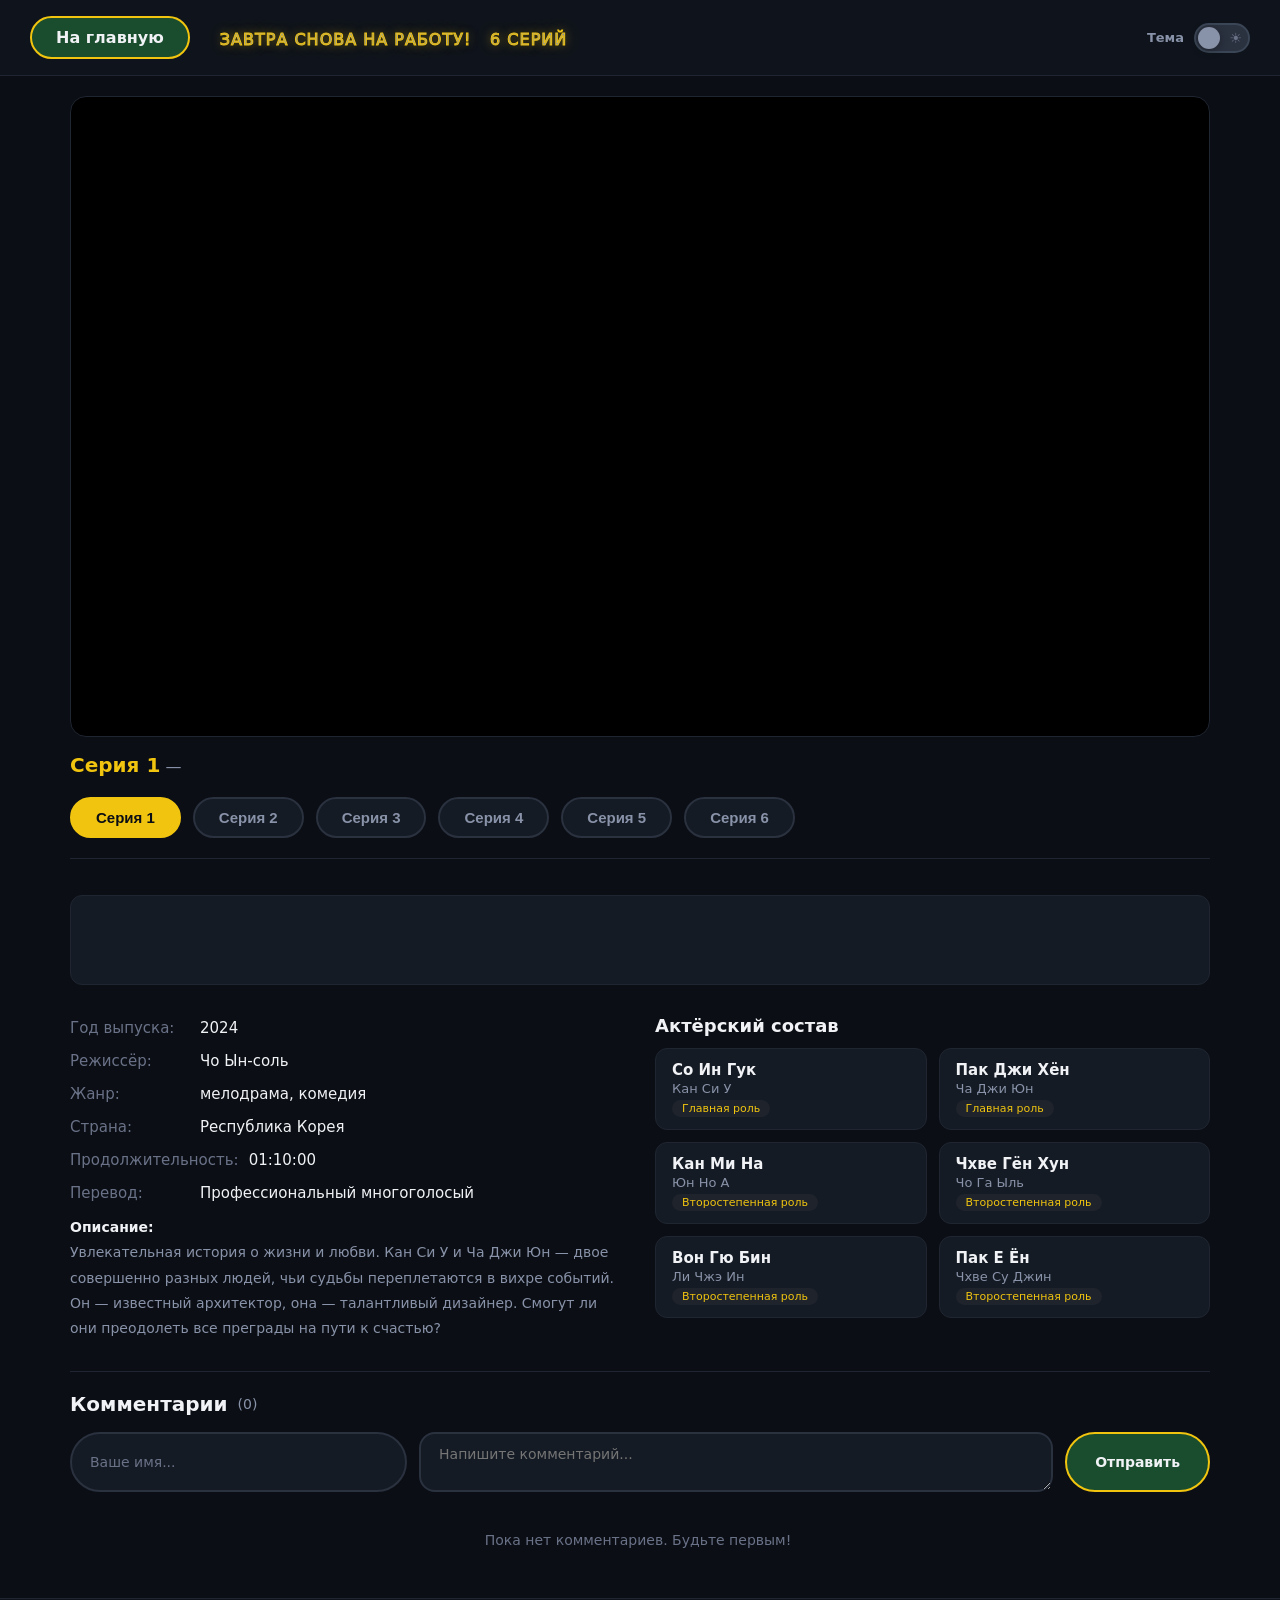
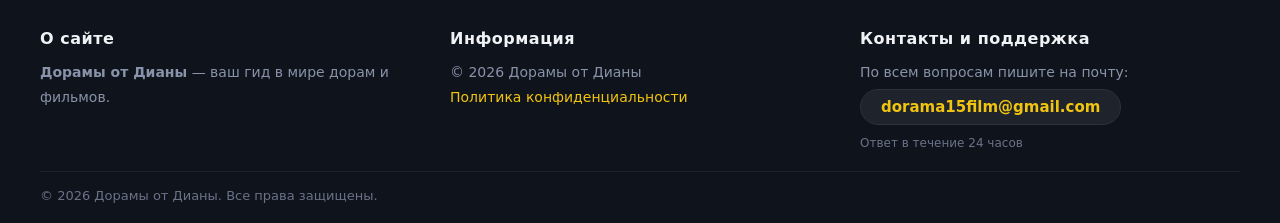
==== watch.html @ 2b7a159f "Update watch.html" ====
<!DOCTYPE html>
<html lang="ru">
<head>
    <meta charset="UTF-8">
    <meta name="viewport" content="width=device-width, initial-scale=1.0">
    <title>Смотреть дораму</title>
    <link rel="icon" href="Log.png" type="image/png">
    
    <!-- ===== КОД ЗАГРУЗЧИКА РСЯ ===== -->
    <script>
        window.yaContextCb = window.yaContextCb || [];
    </script>
    <script src="https://yandex.ru/ads/system/context.js" async></script>
    <!-- ===== КОНЕЦ КОДА ЗАГРУЗЧИКА ===== -->
    
    <style>
        * { margin: 0; padding: 0; box-sizing: border-box; }

        :root {
            --bg-primary: #0b0e14;
            --bg-secondary: #151b24;
            --bg-card: #151b24;
            --bg-header: #0f141c;
            --text-primary: #f0f2f5;
            --text-secondary: #8892a8;
            --text-muted: #6a7288;
            --border-color: #1f2631;
            --border-light: #2a313f;
            --shadow: rgba(0, 0, 0, 0.5);
            --shadow-glow: rgba(241, 196, 15, 0.15);
            --input-bg: #000000;
            --toast-bg: #151b24;
            --modal-bg: #151b24;
            --scrollbar-track: #1a212b;
            --scrollbar-thumb: #f1c40f;
            --accent-color: #f1c40f;
            --accent-hover: #f39c12;
        }

        [data-theme="light"] {
            --bg-primary: #e8f4f8;
            --bg-secondary: #ffffff;
            --bg-card: #ffffff;
            --bg-header: #d4ecf5;
            --text-primary: #1a2a3a;
            --text-secondary: #3a5a6a;
            --text-muted: #5a7a8a;
            --border-color: #b0d4e0;
            --border-light: #90c4d4;
            --shadow: rgba(0, 180, 200, 0.15);
            --shadow-glow: rgba(0, 212, 255, 0.25);
            --input-bg: #f0f8fa;
            --toast-bg: #ffffff;
            --modal-bg: #ffffff;
            --scrollbar-track: #d4ecf5;
            --scrollbar-thumb: #00bcd4;
            --accent-color: #00bcd4;
            --accent-hover: #0097a7;
        }

        body {
            background: var(--bg-primary);
            color: var(--text-primary);
            font-family: system-ui, sans-serif;
            min-height: 100vh;
            display: flex;
            flex-direction: column;
            transition: background 0.4s ease, color 0.4s ease;
        }

        .header {
            padding: 16px 30px;
            background: var(--bg-header);
            border-bottom: 1px solid var(--border-color);
            display: flex;
            align-items: center;
            gap: 20px;
            flex-wrap: wrap;
            transition: background 0.3s ease, border-color 0.3s ease;
        }

        .header .back-btn {
            color: var(--text-primary);
            text-decoration: none;
            font-size: 16px;
            font-weight: 600;
            padding: 10px 24px;
            background: #1a4d2e;
            border: 2px solid var(--accent-color);
            border-radius: 30px;
            transition: 0.3s ease;
            display: inline-block;
        }

        .header .back-btn:hover {
            background: #2a6d3e;
            border-color: var(--accent-hover);
            transform: scale(1.02);
            box-shadow: 0 0 30px var(--shadow-glow);
        }

        .header .title {
            font-size: 22px;
            font-weight: 700;
            color: #1a4d2e;
            text-shadow:
                0 0 10px rgba(241, 196, 15, 0.5),
                0 0 20px rgba(241, 196, 15, 0.3),
                0 0 40px rgba(241, 196, 15, 0.1);
            -webkit-text-stroke: 1px var(--accent-color);
            text-stroke: 1px var(--accent-color);
            text-transform: uppercase;
            letter-spacing: 1px;
            transition: text-shadow 0.3s ease, -webkit-text-stroke 0.3s ease;
        }

        .header .title span {
            color: var(--text-secondary);
            font-weight: 400;
            font-size: 16px;
            margin-left: 10px;
            transition: color 0.3s ease;
        }

        .theme-toggle-wrapper {
            margin-left: auto;
            display: flex;
            align-items: center;
            gap: 10px;
        }

        .theme-toggle-label {
            color: var(--text-secondary);
            font-family: system-ui, -apple-system, sans-serif;
            font-size: 13px;
            font-weight: 600;
            transition: color 0.3s ease;
        }

        .theme-switch {
            position: relative;
            width: 56px;
            height: 30px;
            background: #2a313f;
            border-radius: 30px;
            cursor: pointer;
            transition: 0.3s ease;
            border: 2px solid #3a4555;
            flex-shrink: 0;
        }

        [data-theme="light"] .theme-switch {
            background: #00bcd4;
            border-color: #00d4ff;
            box-shadow: 0 0 20px rgba(0, 212, 255, 0.3);
        }

        .theme-switch .slider {
            position: absolute;
            top: 2px;
            left: 2px;
            width: 22px;
            height: 22px;
            background: #8892a8;
            border-radius: 50%;
            transition: 0.3s ease;
            box-shadow: 0 2px 8px rgba(0, 0, 0, 0.3);
        }

        [data-theme="light"] .theme-switch .slider {
            left: 28px;
            background: #ffffff;
            box-shadow: 0 2px 12px rgba(0, 212, 255, 0.4);
        }

        .theme-switch:hover {
            border-color: var(--accent-color);
            transform: scale(1.05);
        }

        .theme-switch .theme-icons {
            display: flex;
            justify-content: space-between;
            padding: 0 6px;
            align-items: center;
            height: 100%;
            font-size: 14px;
            color: #6a7288;
            pointer-events: none;
        }

        [data-theme="light"] .theme-icons .sun-icon { color: #ffffff; }
        [data-theme="dark"] .theme-icons .moon-icon { color: #f1c40f; }

        .main-content {
            flex: 1;
            padding: 20px 30px 30px;
            max-width: 1200px;
            margin: 0 auto;
            width: 100%;
            display: flex;
            flex-direction: column;
        }

        .player-wrapper {
            width: 100%;
            background: #000;
            border-radius: 16px;
            overflow: hidden;
            border: 1px solid var(--border-color);
            position: relative;
            aspect-ratio: 16 / 9;
            transition: border-color 0.3s ease;
        }

        .player-wrapper iframe {
            width: 100%;
            height: 100%;
            border: none;
            display: block;
        }

        .episode-info {
            display: flex;
            justify-content: space-between;
            align-items: center;
            padding: 16px 0 10px;
            flex-wrap: wrap;
            gap: 10px;
        }

        .episode-info .current-episode {
            font-size: 20px;
            font-weight: 600;
            color: var(--accent-color);
            transition: color 0.3s ease;
        }

        .episode-info .episode-title {
            color: var(--text-secondary);
            font-size: 16px;
            transition: color 0.3s ease;
        }

        .episodes-list {
            display: flex;
            gap: 12px;
            flex-wrap: wrap;
            padding: 10px 0 20px;
            border-bottom: 1px solid var(--border-color);
            margin-bottom: 20px;
            transition: border-color 0.3s ease;
        }

        .episodes-list .episode-btn {
            background: var(--bg-secondary);
            border: 2px solid var(--border-light);
            color: var(--text-secondary);
            padding: 10px 24px;
            border-radius: 30px;
            cursor: pointer;
            font-size: 15px;
            font-weight: 600;
            transition: 0.25s ease;
        }

        .episodes-list .episode-btn:hover {
            border-color: var(--accent-color);
            color: var(--text-primary);
        }

        .episodes-list .episode-btn.active {
            background: var(--accent-color);
            border-color: var(--accent-color);
            color: #0b0e14;
        }

        /* ===== РЕКЛАМНЫЙ БАННЕР ===== */
        .ad-banner {
            margin: 16px 0 20px;
            min-height: 90px;
            background: var(--bg-secondary);
            border-radius: 12px;
            border: 1px solid var(--border-color);
            display: flex;
            align-items: center;
            justify-content: center;
            overflow: hidden;
            padding: 4px;
            transition: background 0.3s ease, border-color 0.3s ease;
        }

        .ad-banner .ad-label {
            color: var(--text-muted);
            font-size: 11px;
            text-transform: uppercase;
            letter-spacing: 0.5px;
            transition: color 0.3s ease;
        }

        .drama-info {
            display: grid;
            grid-template-columns: 1fr 1fr;
            gap: 30px;
            margin-top: 10px;
        }

        .drama-description {
            color: var(--text-secondary);
            font-size: 15px;
            line-height: 1.8;
            transition: color 0.3s ease;
        }

        .drama-description .info-item {
            display: flex;
            gap: 10px;
            margin-bottom: 6px;
        }

        .drama-description .info-item .label {
            color: var(--text-muted);
            min-width: 120px;
            flex-shrink: 0;
            transition: color 0.3s ease;
        }

        .drama-description .info-item .value {
            color: var(--text-primary);
            transition: color 0.3s ease;
        }

        .drama-description .plot {
            color: var(--text-secondary);
            font-size: 14px;
            line-height: 1.8;
            margin-top: 8px;
            transition: color 0.3s ease;
        }

        .drama-description .plot strong {
            color: var(--text-primary);
            transition: color 0.3s ease;
        }

        .cast-section .cast-title {
            color: var(--text-primary);
            font-size: 18px;
            font-weight: 700;
            margin-bottom: 12px;
            transition: color 0.3s ease;
        }

        .cast-grid {
            display: grid;
            grid-template-columns: repeat(auto-fill, minmax(220px, 1fr));
            gap: 12px;
        }

        .cast-item {
            background: var(--bg-secondary);
            border: 1px solid var(--border-color);
            border-radius: 12px;
            padding: 12px 16px;
            transition: background 0.3s ease, border-color 0.3s ease;
        }

        .cast-item .actor-name {
            color: var(--text-primary);
            font-size: 15px;
            font-weight: 600;
            transition: color 0.3s ease;
        }

        .cast-item .actor-role {
            color: var(--text-secondary);
            font-size: 13px;
            margin-top: 2px;
            transition: color 0.3s ease;
        }

        .cast-item .actor-role-tag {
            background: #1e232c;
            color: var(--accent-color);
            font-size: 11px;
            padding: 2px 10px;
            border-radius: 20px;
            display: inline-block;
            margin-top: 4px;
            transition: color 0.3s ease;
        }

        .comments-section {
            margin-top: 30px;
            padding-top: 20px;
            border-top: 1px solid var(--border-color);
            width: 100%;
            transition: border-color 0.3s ease;
        }

        .comments-section .comments-title {
            color: var(--text-primary);
            font-size: 20px;
            font-weight: 700;
            margin-bottom: 16px;
            display: flex;
            align-items: center;
            gap: 10px;
            transition: color 0.3s ease;
        }

        .comments-section .comments-title span {
            color: var(--text-secondary);
            font-size: 14px;
            font-weight: 400;
            transition: color 0.3s ease;
        }

        .comment-form {
            display: flex;
            gap: 12px;
            margin-bottom: 20px;
            flex-wrap: wrap;
        }

        .comment-form input {
            flex: 1;
            min-width: 200px;
            padding: 12px 18px;
            background: var(--bg-secondary);
            border: 2px solid var(--border-light);
            border-radius: 30px;
            color: var(--text-primary);
            font-family: system-ui, sans-serif;
            font-size: 14px;
            outline: none;
            transition: 0.3s ease;
        }

        .comment-form input:focus {
            border-color: var(--accent-color);
            box-shadow: 0 0 30px var(--shadow-glow);
        }

        .comment-form input::placeholder {
            color: var(--text-muted);
        }

        .comment-form textarea {
            flex: 2;
            min-width: 300px;
            padding: 12px 18px;
            background: var(--bg-secondary);
            border: 2px solid var(--border-light);
            border-radius: 16px;
            color: var(--text-primary);
            font-family: system-ui, sans-serif;
            font-size: 14px;
            outline: none;
            resize: vertical;
            min-height: 60px;
            transition: 0.3s ease;
        }

        .comment-form textarea:focus {
            border-color: var(--accent-color);
            box-shadow: 0 0 30px var(--shadow-glow);
        }

        .comment-form .submit-btn {
            background: #1a4d2e;
            border: 2px solid var(--accent-color);
            border-radius: 30px;
            color: var(--text-primary);
            padding: 12px 28px;
            font-family: system-ui, sans-serif;
            font-size: 14px;
            font-weight: 600;
            cursor: pointer;
            transition: 0.3s ease;
            white-space: nowrap;
        }

        .comment-form .submit-btn:hover {
            background: #2a6d3e;
            border-color: var(--accent-hover);
            transform: scale(1.02);
            box-shadow: 0 0 30px var(--shadow-glow);
        }

        .comments-list {
            display: flex;
            flex-direction: column;
            gap: 12px;
            max-height: 400px;
            overflow-y: auto;
            padding-right: 4px;
        }

        .comments-list::-webkit-scrollbar {
            width: 4px;
        }
        .comments-list::-webkit-scrollbar-track {
            background: var(--scrollbar-track);
            border-radius: 10px;
        }
        .comments-list::-webkit-scrollbar-thumb {
            background: var(--scrollbar-thumb);
            border-radius: 10px;
        }

        .comment-item {
            background: var(--bg-secondary);
            border: 1px solid var(--border-color);
            border-radius: 12px;
            padding: 14px 18px;
            animation: fadeInUp 0.3s ease;
            transition: background 0.3s ease, border-color 0.3s ease;
        }

        .comment-item .comment-header {
            display: flex;
            justify-content: space-between;
            align-items: center;
            margin-bottom: 6px;
            flex-wrap: wrap;
            gap: 6px;
        }

        .comment-item .comment-author {
            color: var(--accent-color);
            font-weight: 600;
            font-size: 15px;
            transition: color 0.3s ease;
        }

        .comment-item .comment-date {
            color: var(--text-muted);
            font-size: 12px;
            transition: color 0.3s ease;
        }

        .comment-item .comment-text {
            color: var(--text-secondary);
            font-size: 14px;
            line-height: 1.6;
            transition: color 0.3s ease;
        }

        .comment-item .comment-delete {
            background: transparent;
            border: none;
            color: var(--text-muted);
            cursor: pointer;
            font-size: 14px;
            transition: 0.2s ease;
            padding: 2px 8px;
            border-radius: 6px;
        }

        .comment-item .comment-delete:hover {
            color: #e74c3c;
            background: rgba(231, 76, 60, 0.1);
        }

        .no-comments {
            color: var(--text-muted);
            text-align: center;
            padding: 20px;
            font-size: 14px;
            transition: color 0.3s ease;
        }

        .toast-container {
            position: fixed;
            bottom: 100px;
            right: 30px;
            z-index: 9999;
            display: flex;
            flex-direction: column;
            gap: 10px;
            max-width: 350px;
        }

        .toast {
            background: var(--toast-bg);
            border: 2px solid var(--accent-color);
            border-radius: 12px;
            padding: 14px 20px;
            color: var(--text-primary);
            font-family: system-ui, -apple-system, sans-serif;
            font-size: 14px;
            box-shadow: 0 8px 30px var(--shadow);
            animation: slideInRight 0.4s ease, fadeOut 0.4s ease 2.6s forwards;
            display: flex;
            align-items: center;
            gap: 10px;
            transition: background 0.3s ease, color 0.3s ease, border-color 0.3s ease;
        }

        .toast.success {
            border-color: #2ecc71;
        }

        .toast.error {
            border-color: #e74c3c;
        }

        .toast.info {
            border-color: var(--accent-color);
        }

        .toast .toast-icon {
            font-size: 20px;
        }

        @keyframes slideInRight {
            from { transform: translateX(100%); opacity: 0; }
            to { transform: translateX(0); opacity: 1; }
        }

        @keyframes fadeOut {
            from { opacity: 1; transform: translateX(0); }
            to { opacity: 0; transform: translateX(50px); }
        }

        @keyframes fadeInUp {
            from { opacity: 0; transform: translateY(10px); }
            to { opacity: 1; transform: translateY(0); }
        }

        /* ============================================================
           ПОДВАЛ (FOOTER) С ПОДДЕРЖКОЙ
           ============================================================ */
        .site-footer {
            width: 100%;
            background: var(--bg-header);
            border-top: 1px solid var(--border-color);
            padding: 30px 20px 20px;
            flex-shrink: 0;
            margin-top: auto;
            transition: background 0.3s ease, border-color 0.3s ease;
        }

        .footer-content {
            max-width: 1200px;
            margin: 0 auto;
            display: grid;
            grid-template-columns: 1fr 1fr 1fr;
            gap: 30px;
        }

        .footer-column h4 {
            color: var(--text-primary);
            font-family: system-ui, -apple-system, sans-serif;
            font-size: 16px;
            font-weight: 700;
            margin-bottom: 12px;
            letter-spacing: 0.5px;
            transition: color 0.3s ease;
        }

        .footer-column p {
            color: var(--text-secondary);
            font-family: system-ui, -apple-system, sans-serif;
            font-size: 14px;
            line-height: 1.8;
            transition: color 0.3s ease;
        }

        .footer-column a {
            color: var(--accent-color);
            text-decoration: none;
            transition: 0.2s;
        }

        .footer-column a:hover {
            color: var(--accent-hover);
            text-decoration: underline;
        }

        .footer-column .email-link {
            display: inline-block;
            background: #1e232c;
            padding: 8px 20px;
            border-radius: 30px;
            border: 1px solid #2a313f;
            color: var(--accent-color);
            font-size: 15px;
            font-weight: 600;
            transition: 0.2s;
            margin-top: 4px;
        }

        .footer-column .email-link:hover {
            background: #2a313f;
            border-color: var(--accent-color);
            text-decoration: none;
            transform: scale(1.02);
        }

        .footer-bottom {
            max-width: 1200px;
            margin: 0 auto;
            padding-top: 16px;
            border-top: 1px solid #1a212b;
            margin-top: 16px;
            display: flex;
            justify-content: space-between;
            align-items: center;
            flex-wrap: wrap;
            gap: 10px;
        }

        .footer-bottom p {
            color: var(--text-muted);
            font-family: system-ui, -apple-system, sans-serif;
            font-size: 13px;
            transition: color 0.3s ease;
        }

        .footer-bottom .social-links {
            display: flex;
            gap: 16px;
        }

        .footer-bottom .social-links a {
            color: var(--text-muted);
            font-size: 18px;
            transition: 0.2s;
            text-decoration: none;
        }

        .footer-bottom .social-links a:hover {
            color: var(--accent-color);
        }

        @media (max-width: 768px) {
            .header { padding: 12px 16px; }
            .header .title { font-size: 18px; }
            .theme-toggle-wrapper { gap: 6px; }
            .theme-switch { width: 48px; height: 26px; }
            .theme-switch .slider { width: 18px; height: 18px; }
            [data-theme="light"] .theme-switch .slider { left: 24px; }
            .theme-toggle-label { font-size: 11px; }
            .main-content { padding: 12px 16px 20px; }
            .drama-info { grid-template-columns: 1fr; gap: 20px; }
            .cast-grid { grid-template-columns: repeat(auto-fill, minmax(160px, 1fr)); }
            .drama-description .info-item .label { min-width: 90px; }
            .comment-form { flex-direction: column; }
            .comment-form input { min-width: auto; }
            .comment-form textarea { min-width: auto; min-height: 50px; }
            .ad-banner { min-height: 60px; margin: 12px 0 16px; }
            .footer-content { grid-template-columns: 1fr; gap: 20px; text-align: center; }
            .footer-bottom { flex-direction: column; text-align: center; }
        }

        @media (max-width: 480px) {
            .header .title { font-size: 15px; }
            .header .title span { font-size: 13px; display: block; margin-left: 0; }
            .theme-toggle-wrapper { gap: 4px; }
            .theme-switch { width: 42px; height: 22px; }
            .theme-switch .slider { width: 16px; height: 16px; top: 1px; left: 1px; }
            [data-theme="light"] .theme-switch .slider { left: 22px; }
            .theme-toggle-label { font-size: 10px; }
            .theme-switch .theme-icons { font-size: 11px; padding: 0 4px; }
            .cast-grid { grid-template-columns: 1fr 1fr; gap: 8px; }
            .cast-item { padding: 10px 12px; }
            .drama-description .info-item { flex-direction: column; gap: 2px; }
            .drama-description .info-item .label { min-width: auto; }
            .drama-description .plot { font-size: 13px; }
            .comments-section .comments-title { font-size: 17px; }
            .comment-item .comment-author { font-size: 13px; }
            .comment-item .comment-text { font-size: 13px; }
            .toast-container { bottom: 70px; right: 10px; max-width: 240px; }
            .toast { font-size: 12px; padding: 10px 14px; }
            .ad-banner { min-height: 50px; margin: 10px 0 12px; }
            .footer-content { grid-template-columns: 1fr; gap: 20px; text-align: center; }
            .footer-bottom { flex-direction: column; text-align: center; }
            .footer-column .email-link { font-size: 13px; padding: 6px 16px; }
        }
    </style>
</head>
<body>
    <header class="header">
        <a href="index.html" class="back-btn"> На главную</a>
        <div class="title"> <span id="dramaTitle">Завтра снова на работу!</span> <span id="dramaEpisodes">6 серий</span></div>

        <div class="theme-toggle-wrapper">
            <span class="theme-toggle-label" id="themeLabel">Тема</span>
            <div class="theme-switch" id="themeSwitch">
                <div class="slider"></div>
                <div class="theme-icons">
                    <span class="moon-icon">🌙</span>
                    <span class="sun-icon">☀️</span>
                </div>
            </div>
        </div>
    </header>

    <main class="main-content">
        <div class="player-wrapper">
            <iframe id="videoPlayer" src="" allow="autoplay; encrypted-media; fullscreen; picture-in-picture; screen-wake-lock;" frameborder="0" allowfullscreen></iframe>
        </div>

        <div class="episode-info">
            <div>
                <span class="current-episode" id="currentEpisode">Серия 1</span>
                <span class="episode-title" id="episodeTitle"> Начало истории</span>
            </div>
        </div>

        <div class="episodes-list" id="episodesList"></div>

        <!-- ===== РЕКЛАМНЫЙ БАННЕР ===== -->
        <div class="ad-banner">
            <!-- Yandex.RTB R-A-19737404-1 -->
            <div id="yandex_rtb_R-A-19737404-1"></div>
            <script>
            window.yaContextCb.push(() => {
                Ya.Context.AdvManager.render({
                    "blockId": "R-A-19737404-1",
                    "renderTo": "yandex_rtb_R-A-19737404-1"
                })
            })
            </script>
        </div>

        <div class="drama-info" id="dramaInfo"></div>

        <div class="comments-section" id="commentsSection">
            <div class="comments-title">
                 Комментарии <span id="commentsCount">(0)</span>
            </div>

            <div class="comment-form">
                <input type="text" id="commentName" placeholder="Ваше имя..." maxlength="30" />
                <textarea id="commentText" placeholder="Напишите комментарий..." maxlength="500"></textarea>
                <button class="submit-btn" id="submitComment">Отправить</button>
            </div>

            <div class="comments-list" id="commentsList">
                <div class="no-comments">Пока нет комментариев. Будьте первым! </div>
            </div>
        </div>
    </main>

    <!-- ============================================================
    ПОДВАЛ (FOOTER) С ПОДДЕРЖКОЙ
    ============================================================ -->
    <footer class="site-footer">
        <div class="footer-content">
            <div class="footer-column">
                <h4>О сайте</h4>
                <p><strong>Дорамы от Дианы</strong> — ваш гид в мире дорам и фильмов.</p>
            </div>
            <div class="footer-column">
                <h4>Информация</h4>
                <p>© 2026 Дорамы от Дианы</p>
                <p><a href="privacy.html" style="color: var(--accent-color); text-decoration: none;">Политика конфиденциальности</a></p>
            </div>
            <div class="footer-column">
                <h4>Контакты и поддержка</h4>
                <p>По всем вопросам пишите на почту:</p>
                <a href="mailto:dorama15film@gmail.com" class="email-link"> dorama15film@gmail.com</a>
                <p style="margin-top: 8px; font-size: 12px; color: var(--text-muted);">Ответ в течение 24 часов</p>
            </div>
        </div>
        <div class="footer-bottom">
            <p>© 2026 Дорамы от Дианы. Все права защищены.</p>
        </div>
    </footer>

    <script>
        // =====================================================
        // ===== ТЕМА =====
        // =====================================================
        const themeSwitch = document.getElementById('themeSwitch');
        let currentTheme = localStorage.getItem('theme') || 'dark';

        function applyTheme(theme) {
            document.documentElement.setAttribute('data-theme', theme);
            localStorage.setItem('theme', theme);
            currentTheme = theme;
        }

        themeSwitch.addEventListener('click', () => {
            const newTheme = currentTheme === 'dark' ? 'light' : 'dark';
            applyTheme(newTheme);
            showToast(newTheme === 'light' ? '☀️ Светлая тема' : '🌙 Тёмная тема', '', 'info');
        });

        applyTheme(currentTheme);

        // =====================================================
        // ===== TOAST =====
        // =====================================================
        function showToast(message, icon = '', type = 'info') {
            const container = document.getElementById('toastContainer') || createToastContainer();
            const toast = document.createElement('div');
            toast.className = `toast ${type}`;
            toast.innerHTML = `<span class="toast-icon">${icon}</span> ${message}`;
            container.appendChild(toast);
            setTimeout(() => {
                if (toast.parentNode) toast.remove();
            }, 3000);
        }

        function createToastContainer() {
            const container = document.createElement('div');
            container.className = 'toast-container';
            container.id = 'toastContainer';
            document.body.appendChild(container);
            return container;
        }

        // =====================================================
        // ===== ДАННЫЕ О ДОРАМАХ (23 ДОРАМЫ) =====
        // =====================================================
        const DRAMAS = {
            // ===== ДОРАМА 1: Завтра снова на работу! =====
            drama1: {
                name: 'Завтра снова на работу!',
                episodes: 6,
                storageKey: 'lastDramaEpisode1',
                info: {
                    year: '2024',
                    director: 'Чо Ын-соль',
                    genre: 'мелодрама, комедия',
                    country: 'Республика Корея',
                    duration: '01:10:00',
                    translation: 'Профессиональный многоголосый',
                    plot: 'Увлекательная история о жизни и любви. Кан Си У и Ча Джи Юн — двое совершенно разных людей, чьи судьбы переплетаются в вихре событий. Он — известный архитектор, она — талантливый дизайнер. Смогут ли они преодолеть все преграды на пути к счастью?',
                    cast: [
                        { name: 'Со Ин Гук', role: 'Кан Си У', tag: 'Главная роль' },
                        { name: 'Пак Джи Хён', role: 'Ча Джи Юн', tag: 'Главная роль' },
                        { name: 'Кан Ми На', role: 'Юн Но А', tag: 'Второстепенная роль' },
                        { name: 'Чхве Гён Хун', role: 'Чо Га Ыль', tag: 'Второстепенная роль' },
                        { name: 'Вон Гю Бин', role: 'Ли Чжэ Ин', tag: 'Второстепенная роль' },
                        { name: 'Пак Е Ён', role: 'Чхве Су Джин', tag: 'Второстепенная роль' }
                    ]
                },
                videos: {
                    1: 'https://vkvideo.ru/video_ext.php?oid=-240209939&id=456239017&hash=840fe3708e6631e2&hd=3',
                    2: 'https://vkvideo.ru/video_ext.php?oid=-240209939&id=456239018&hash=beca558dabab47be&hd=3',
                    3: 'https://vkvideo.ru/video_ext.php?oid=-240209939&id=456239019&hash=2d01bbbcca816411&hd=3',
                    4: 'https://vkvideo.ru/video_ext.php?oid=-240209939&id=456239020&hash=11e776e7ffbe1859&hd=3',
                    5: 'https://vkvideo.ru/video_ext.php?oid=-240209939&id=456239021&hash=3e2b94d232d22eef&hd=3',
                    6: 'https://vkvideo.ru/video_ext.php?oid=-240209939&id=456239022&hash=d2c59399f439985e&hd=3'
                }
            },
            // ===== ДОРАМА 2: Лазурная весна =====
            drama2: {
                name: 'Лазурная весна',
                episodes: 6,
                storageKey: 'lastDramaEpisode2',
                info: {
                    year: '2026',
                    director: 'Чон Хон-су',
                    genre: 'Мелодрама',
                    country: 'Корея Южная',
                    duration: '00:40:00',
                    translation: 'Профессиональный многоголосый',
                    plot: 'Говорят, море умеет слушать. Не отвечает, не осуждает — просто шумит, перекатывая гальку, и ждёт. Именно к нему и приходят двое, каждый со своим грузом, каждый — на последнем издыхании в той жизни, которую уже не в силах тащить дальше. Юн Док Хён давно перестал ждать чего-то от будущего. Прошлое прилипло к нему, как морская соль к коже — незаметно, намертво, и уже не смыть. Со Ан На когда-то бежала вперёд быстрее всех, но однажды упала — и не просто разбила колено. Разбилась вся жизнь, которую она строила. Теперь тревога стала её постоянным спутником, тихим и удушающим, как туман над водой ранним утром. Они встречаются в маленьком прибрежном посёлке, где время течёт иначе. Без суеты. Без дедлайнов. Здесь рыбаки чинят сети, пахнет водорослями и жареной рыбой, и кажется, что мир снаружи — это просто сон, который никак не хочет заканчиваться. Нырять без снаряжения — странный выбор для людей, которые едва держатся на поверхности. Но именно под водой что-то меняется. Там нет голосов, нет воспоминаний, нет страха перед завтрашним днём. Только холод, темнота и собственное сердцебиение. И — странным образом — покой.',
                    cast: [
                        { name: 'Ким Е-рим', role: 'Со Ан На', tag: 'Главная роль' },
                        { name: 'Кан Сан-джун', role: 'Юн Док Хён', tag: 'Главная роль' },
                        { name: 'Ко Джу-хи', role: 'Второстепенная роль', tag: '' },
                        { name: 'Чон Хён-мин', role: 'Второстепенная роль', tag: '' }
                    ]
                },
                videos: {
                    1: 'https://vkvideo.ru/video_ext.php?oid=-240209939&id=456239023&hash=ed3dfe7f49737604&hd=3',
                    2: 'https://vkvideo.ru/video_ext.php?oid=-240209939&id=456239024&hash=53ba059fa9ecb049&hd=3',
                    3: 'https://vkvideo.ru/video_ext.php?oid=-240209939&id=456239025&hash=65c706e3c5886f24&hd=3',
                    4: 'https://vkvideo.ru/video_ext.php?oid=-240209939&id=456239026&hash=679f21016c9672ec&hd=3',
                    5: 'https://vkvideo.ru/video_ext.php?oid=-240209939&id=456239027&hash=340f22a92d15b7b6&hd=3',
                    6: 'https://vkvideo.ru/video_ext.php?oid=-240209939&id=456239028&hash=77eede5363ac751f&hd=3'
                }
            },
            // ===== ДОРАМА 3: Абсолютная величина любви =====
            drama3: {
                name: 'Абсолютная величина любви',
                episodes: 16,
                storageKey: 'lastDramaEpisode3',
                info: {
                    year: '2026',
                    director: 'Тхэ Гон Ли',
                    genre: 'мелодрама, комедия',
                    country: 'Корея Южная',
                    duration: '00:59:00',
                    translation: 'Профессиональный многоголосый',
                    plot: 'Днём — серая мышка за последней партой, та самая ученица, которую учителя путают с соседкой по парте. Ночью — автор бойких веб-романов, где слова льются куда смелее, чем в реальной жизни Е И-джу когда-либо получалось вести себя. Дома — мать с хваткой, не оставляющей пространства для своевольных решений. На бумаге же — свобода без границ. Вдохновением для нового хита становятся четверо молодых учителей, только-только переступивших порог школы: живые, настоящие, с разными голосами и разными взглядами. И вот тонкая грань между вымыслом и явью начинает плавиться, особенно когда в поле зрения попадает загадочный учитель математики — слишком спокойный, слишком наблюдательный, слишком похожий на героя из её собственных текстов. 16 серий нежной неловкости, первых румянцев и того особого корейского обаяния, когда комедия щекочет, а в следующую секунду внезапно сжимает сердце. Где кончается строка романа и начинается настоящее чувство — провести эту черту окажется куда сложнее, чем писать главы по ночам.',
                    cast: [
                        { name: 'Ким Хян-ги', role: 'Е И-джу', tag: 'Главная роль' },
                        { name: 'Ким Джэ-хён', role: 'Ким Джи-сок', tag: 'Главная роль' },
                        { name: 'Чха Хаг-ён', role: 'Чхве Су-мин', tag: '' },
                        { name: 'Сон Джон-хёк', role: 'Ким Дон-гю', tag: '' }
                    ]
                },
                videos: {
                    1: 'https://vkvideo.ru/video_ext.php?oid=-240209939&id=456239297&hash=dd2d99a5808e32a9&hd=3',
                    2: 'https://vkvideo.ru/video_ext.php?oid=-240209939&id=456239296&hash=e62ee5fc8d8db95f&hd=3',
                    3: 'https://vkvideo.ru/video_ext.php?oid=-240209939&id=456239295&hash=044384bbef31db70&hd=3',
                    4: 'https://vkvideo.ru/video_ext.php?oid=-240209939&id=456239294&hash=334e1184391d27ed&hd=3',
                    5: 'https://vkvideo.ru/video_ext.php?oid=-240209939&id=456239293&hash=f34b8498639dc8d9&hd=3',
                    6: 'https://vkvideo.ru/video_ext.php?oid=-240209939&id=456239292&hash=e59cb4a625178c48&hd=3',
                    7: 'https://vkvideo.ru/video_ext.php?oid=-240209939&id=456239291&hash=f5d646fc68f478b7&hd=3',
                    8: 'https://vkvideo.ru/video_ext.php?oid=-240209939&id=456239290&hash=a1d36f4fbc9167a7&hd=3',
                    9: 'https://vkvideo.ru/video_ext.php?oid=-240209939&id=456239289&hash=4d7a5f0585c14cb5&hd=3',
                    10: 'https://vkvideo.ru/video_ext.php?oid=-240209939&id=456239288&hash=34e7f66ce7e39822&hd=3',
                    11: 'https://vkvideo.ru/video_ext.php?oid=-240209939&id=456239287&hash=0348766c4701d3ba&hd=3',
                    12: 'https://vkvideo.ru/video_ext.php?oid=-240209939&id=456239286&hash=2f8f6c793392ffa1&hd=3',
                    13: 'https://vkvideo.ru/video_ext.php?oid=-240209939&id=456239285&hash=38362495087480fc&hd=3',
                    14: 'https://vkvideo.ru/video_ext.php?oid=-240209939&id=456239284&hash=9258f67dcfe6e63d&hd=3',
                    15: 'https://vkvideo.ru/video_ext.php?oid=-240209939&id=456239283&hash=61e719ffbafcc26e&hd=3',
                    16: 'https://vkvideo.ru/video_ext.php?oid=-240209939&id=456239282&hash=f0c1d2451e2205ee&hd=3'
                }
            },
            // ===== ДОРАМА 4: Атхит - это я =====
            drama4: {
                name: 'Атхит - это я',
                episodes: 6,
                storageKey: 'lastDramaEpisode4',
                info: {
                    year: '2022',
                    director: 'Bhandit Thongdee, Simon Kessler',
                    genre: 'комедия, романтика',
                    country: 'Таиланд',
                    duration: '00:44:00',
                    translation: 'Озвучка, Субтитры',
                    plot: 'Сун работает сборщиком долгов, но его успех в этой роли оставляет желать лучшего. Он часто сталкивается с трудностями при попытках возврата денежных средств от должников. Ситуация усугубляется тем, что его отец, стоящий на грани банкротства, настоятельно требует от Суна возвращения долга с одного из клиентов, молодого человека по имени Атхит. Суну нужно как можно скорее найти способ эффективно разрешить эту задачу, чтобы избежать финансового коллапса своей семьи и сохранить деловую репутацию. Однако его обычные методы работают плохо — подход с прямым давлением и угрозами не приносит ожидаемых результатов. Необходимо, чтобы Сун пересмотрел свои методы и возможно нашел более гуманный и эффективный подход к взысканию задолженностей, чтобы добиться положительных изменений и успеха в своей работе.',
                    cast: [
                        { name: 'Nop Panut Guntachai', role: 'Атхит (Athit)', tag: 'Главная роль' },
                        { name: 'Prem Warut Chawalitrujiwong', role: 'Сун (Sun)', tag: 'Главная роль' },
                        { name: 'Parinya Angsanan', role: 'Мек (Mek)', tag: '' },
                        { name: 'Papungkorn Sakunsong', role: 'Най (Nai)', tag: '' },
                        { name: 'Nathas Tunjaroen', role: 'Манкон (Mangkorn)', tag: '' },
                        { name: 'Weerapat Toemmaneerat', role: 'Тай (Thai)', tag: '' },
                        { name: 'Tanawat Hudchaleelaha', role: 'Немо (Nemo)', tag: '' }
                    ]
                },
                videos: {
                    1: 'https://vkvideo.ru/video_ext.php?oid=-240209939&id=456239043&hash=db6392efde51ba6e&hd=3',
                    2: 'https://vkvideo.ru/video_ext.php?oid=-240209939&id=456239044&hash=5d903d8bf8d1f639&hd=3',
                    3: 'https://vkvideo.ru/video_ext.php?oid=-240209939&id=456239045&hash=d6ca323f6bf9b4a0&hd=3',
                    4: 'https://vkvideo.ru/video_ext.php?oid=-240209939&id=456239046&hash=71c8095d7d9d13f6&hd=3',
                    5: 'https://vkvideo.ru/video_ext.php?oid=-240209939&id=456239047&hash=b4099cd95d47ae91&hd=3',
                    6: 'https://vkvideo.ru/video_ext.php?oid=-240209939&id=456239048&hash=d9466f01ce9b0a00&hd=3'
                }
            },
            // ===== ДОРАМА 5: Бойфренд по запросу =====
            drama5: {
                name: 'Бойфренд по запросу',
                episodes: 10,
                storageKey: 'lastDramaEpisode5',
                info: {
                    year: '2026',
                    director: 'Ким Джон Щик',
                    genre: 'Комедия, мелодрама',
                    country: 'Южная Корея',
                    duration: '00:55:00',
                    translation: 'Профессиональный многоголосый',
                    plot: 'Со Ми Рэ живёт работой. Продюсер вебтунов — звучит круто, да? На деле это бесконечные дедлайны, капризные авторы и постоянное ощущение, что времени катастрофически не хватает ни на что. Романтика? Да она про неё даже думать забыла. Свидания, цветы, бабочки в животе — всё это кажется какой-то сказкой из манхвы, которую она сама редактирует. И тут ей подсовывают новое приложение. "Парень по подписке". Виртуальная реальность, идеальные парни на любой вкус — красавцы, умницы, романтики. Со Ми Рэ сначала скептически фыркает, но... любопытство берёт своё. Надевает шлем — и погружается. Там всё не по-настоящему, конечно. Но чувства? О, чувства очень даже настоящие. Сердце колотится, щёки горят, хочется улыбаться без причины. Она будто заново учится влюбляться. Параллельно в офисе её достаёт коллега Пак Кён Нам. Амбициозный, успешный, вечно всех переплюнуть пытается. Они постоянно спорят, соревнуются, огрызаются друг на друга. Но с недавних пор... споры перестали раздражать. Более того — работа вообще стала легче как-то. Неужели виртуальные свидания настолько меняют настроение? Вопрос назревает сам собой: где кончается фантазия и где начинается реальность? И что если самый идеальный парень давно рядом — просто ты его не замечала? А если Кён Нам знает о приложении больше, чем кажется? Если он тоже играет в эту игру — но по своим правилам?',
                    cast: [
                        { name: 'Ким Джи Су', role: '', tag: 'Главная роль' },
                        { name: 'Со Ин Гук', role: '', tag: 'Главная роль' },
                        { name: 'Рю Абель', role: '', tag: '' },
                        { name: 'Ким Сон Чхоль', role: '', tag: '' },
                        { name: 'Пак Чи-ху', role: '', tag: '' },
                        { name: 'Кон Мин Чжон', role: '', tag: '' },
                        { name: 'Ко Гю Пхиль', role: '', tag: '' },
                        { name: 'Кан Мин У', role: '', tag: '' },
                        { name: 'Сон Ха-На', role: '', tag: '' },
                        { name: 'Ю Сон Хо', role: '', tag: '' },
                        { name: 'Хё Рим Со', role: '', tag: '' },
                        { name: 'Сон Хо Ён', role: '', tag: '' },
                        { name: 'Хун Ли', role: '', tag: '' },
                        { name: 'Ким А Ён', role: '', tag: '' },
                        { name: 'Пак Хэ-лин', role: '', tag: '' },
                        { name: 'Тинюй Лу', role: '', tag: '' }
                    ]
                },
                videos: {
                    1: 'https://vkvideo.ru/video_ext.php?oid=-240209939&id=456239049&hash=4e7aaaca66866200&hd=3',
                    2: 'https://vkvideo.ru/video_ext.php?oid=-240209939&id=456239050&hash=dbd8261600e7dfa1&hd=3',
                    3: 'https://vkvideo.ru/video_ext.php?oid=-240209939&id=456239051&hash=3d4e0c05d04ba423&hd=3',
                    4: 'https://vkvideo.ru/video_ext.php?oid=-240209939&id=456239052&hash=026b075dcff2723a&hd=3',
                    5: 'https://vkvideo.ru/video_ext.php?oid=-240209939&id=456239053&hash=bb79c2e519e5998b&hd=3',
                    6: 'https://vkvideo.ru/video_ext.php?oid=-240209939&id=456239054&hash=adb71c60c01a909b&hd=3',
                    7: 'https://vkvideo.ru/video_ext.php?oid=-240209939&id=456239055&hash=a8b1c91faf8e4d6d&hd=3',
                    8: 'https://vkvideo.ru/video_ext.php?oid=-240209939&id=456239056&hash=ae681bfa74c82000&hd=3',
                    9: 'https://vkvideo.ru/video_ext.php?oid=-240209939&id=456239057&hash=d45cd0f0e6bd26cc&hd=3',
                    10: 'https://vkvideo.ru/video_ext.php?oid=-240209939&id=456239058&hash=4cd0477c2a8825b2&hd=3'
                }
            },
            // ===== ДОРАМА 6: Жена принца XXI века =====
            drama6: {
                name: 'Жена принца XXI века',
                episodes: 12,
                storageKey: 'lastDramaEpisode6',
                info: {
                    year: '2026',
                    director: 'Пак Джун Хва',
                    genre: 'мелодрама',
                    country: 'Корея Южная',
                    duration: '01:14:00',
                    translation: 'Профессиональный многоголосый',
                    plot: 'Корея, которой не существует — и всё же она до боли узнаваема. Небоскрёбы, смартфоны, пробки на хайвеях, и где-то над всем этим — королевский дворец, живой и настоящий, с флагом, гвардией и протоколом на каждый чих. Монархия здесь — не музейный экспонат, а работающий механизм. Со своими правилами, своими жертвами и своими играми. Сон Хи Джу умеет многое. Острый ум, внешность, которая заставляет оборачиваться, воля — хоть гвозди забивай. Дочь влиятельного чеболя, казалось бы, у неё есть всё. Но одно маленькое "но" перечёркивает многое: она незаконнорождённая. В мире, где статус — это воздух, это звучит как приговор. Шёпот за спиной она слышит давно, научилась не вздрагивать. Но внутри — накопилось. Принц Ли Ан — второй сын. Не наследник, не символ, почти тень. Старший брат получил всё: внимание, привилегии, будущее. Ли Ан существует на периферии собственной семьи — и устал от этого так, что иногда хочется просто исчезнуть. Оказаться обычным человеком, хотя бы на один день. Их встреча — случайная, нелепая, немного неловкая — могла бы ничем не кончиться. Но судьба, она такая: редко спрашивает разрешения. Предложение, которое Хи Джу решается сделать, звучит холодно и по-деловому: фиктивный брак. Ей — защита и статус, ему — видимость реальной роли. Всё просто. Всё под контролем. Так обычно говорят в самом начале истории, которая потом выходит из-под контроля полностью.',
                    cast: [
                        { name: 'АйЮ', role: 'Сон Хи Джу', tag: 'Главная роль' },
                        { name: 'Пён Усок', role: 'Принц Ли Ан', tag: 'Главная роль' },
                        { name: 'Стив Санхён Но', role: '', tag: '' },
                        { name: 'Гон Сын Ён', role: '', tag: '' },
                        { name: 'Ю Су Бин', role: '', tag: '' },
                        { name: 'Ли Ён', role: '', tag: '' },
                        { name: 'Пак Джун Мён', role: '', tag: '' },
                        { name: 'Пён Со Юн', role: '', tag: '' }
                    ]
                },
                videos: {
                    1: 'https://vkvideo.ru/video_ext.php?oid=-240209939&id=456239059&hash=cf794ae56194b893&hd=3',
                    2: 'https://vkvideo.ru/video_ext.php?oid=-240209939&id=456239060&hash=517ef06fbbb2a94d&hd=3',
                    3: 'https://vkvideo.ru/video_ext.php?oid=-240209939&id=456239061&hash=c1c648c29808d79a&hd=3',
                    4: 'https://vkvideo.ru/video_ext.php?oid=-240209939&id=456239062&hash=2941691fb6a25f9b&hd=3',
                    5: 'https://vkvideo.ru/video_ext.php?oid=-240209939&id=456239063&hash=fa830f1199d7af85&hd=3',
                    6: 'https://vkvideo.ru/video_ext.php?oid=-240209939&id=456239064&hash=b31279f9d43ad9bf&hd=3',
                    7: 'https://vkvideo.ru/video_ext.php?oid=-240209939&id=456239065&hash=3c05bbca0e069421&hd=3',
                    8: 'https://vkvideo.ru/video_ext.php?oid=-240209939&id=456239066&hash=2846faf658879e6f&hd=3',
                    9: 'https://vkvideo.ru/video_ext.php?oid=-240209939&id=456239067&hash=4417a787b580f884&hd=3',
                    10: 'https://vkvideo.ru/video_ext.php?oid=-240209939&id=456239068&hash=0dbfd19d803b5e2a&hd=3',
                    11: 'https://vkvideo.ru/video_ext.php?oid=-240209939&id=456239069&hash=6d062085aa257253&hd=3',
                    12: 'https://vkvideo.ru/video_ext.php?oid=-240209939&id=456239070&hash=27d8c0f57c73886f&hd=3'
                }
            },
            // ===== ДОРАМА 7: Весенняя лихорадка =====
            drama7: {
                name: 'Весенняя лихорадка',
                episodes: 12,
                storageKey: 'lastDramaEpisode7',
                info: {
                    year: '2026',
                    director: 'Пак Вон-гук',
                    genre: 'мелодрама, комедия',
                    country: 'Корея Южная',
                    duration: '01:02:00',
                    translation: 'Профессиональный многоголосый',
                    plot: 'Юн Бом сбегает из Сеула. Ну то есть официально она просто берёт перевод по обмену в маленький городишко Шинсу, работать учителем. Но по факту — да, сбегает, от чего-то что болит так сильно, что молчать об этом легче чем объяснять. Приезжает, а там всё как в провинции обычно бывает: все всех знают, сплетни разносятся быстрее интернета, и новенькая учительница из столицы — это событие года, считай. Поначалу Юн Бом держит дистанцию. Холодная, замкнутая, делает свою работу и всё. Пытается построить стену между собой и этим миром где все лезут с вопросами. А потом в её жизни появляется Сон Джэ Гю. Дядя одного из учеников, местная знаменитость, причём не самого положительного толка — связан с криминалом, решает вопросы по своему, грубовато так. Но парадокс в том, что за этой грубостью прячется что-то настоящее. Искреннее, что ли. Сначала их общение — чисто по школьным делам. Но Джэ-гю видит как местные начинают "прижимать" новенькую учительницу намёками, сплетнями, давлением. И начинает вмешиваться. А Юн Бом — она же независимая, ей эта защита не нужна вообще! Пытается границы выстроить, но обстоятельства заставляют их всё чаще пересекаться. Конфликты с родителями учеников, старые долги Джэ-гю, прошлое Юн Бом которое не отпускает... Постепенно между ними что то возникает. Не сразу понятно что именно, но точно больше чем просто знакомство. И теперь Юн Бом стоит перед выбором: продолжать прятаться в спокойной жизни или наконец разобраться со своим прошлым и впустить кого-то по-настоящему близко.',
                    cast: [
                        { name: 'Ан Бо-хён', role: 'Сон Джэ Гю', tag: 'Главная роль' },
                        { name: 'Ли Джу-бин', role: 'Юн Бом', tag: 'Главная роль' },
                        { name: 'Чха Со-вон', role: '', tag: '' },
                        { name: 'Чо Джун-ён', role: '', tag: '' },
                        { name: 'Ли Джэ-ин', role: '', tag: '' },
                        { name: 'Чин Гён', role: '', tag: '' },
                        { name: 'Пэ Джон-нам', role: '', tag: '' },
                        { name: 'Ким Бён-чхун', role: '', tag: '' },
                        { name: 'О Ман-сок', role: '', tag: '' },
                        { name: 'Чон Ён-ги', role: '', tag: '' }
                    ]
                },
                videos: {
                    1: 'https://vkvideo.ru/video_ext.php?oid=-240209939&id=456239071&hash=1f27835192750df2&hd=3',
                    2: 'https://vkvideo.ru/video_ext.php?oid=-240209939&id=456239072&hash=9ac2444293c24df6&hd=3',
                    3: 'https://vkvideo.ru/video_ext.php?oid=-240209939&id=456239073&hash=9cb8d6c3b2c8f1ac&hd=3',
                    4: 'https://vkvideo.ru/video_ext.php?oid=-240209939&id=456239074&hash=712bd3006b17af03&hd=3',
                    5: 'https://vkvideo.ru/video_ext.php?oid=-240209939&id=456239075&hash=0f62c59adfbd0afb&hd=3',
                    6: 'https://vkvideo.ru/video_ext.php?oid=-240209939&id=456239076&hash=520bda7a0e46d32a&hd=3',
                    7: 'https://vkvideo.ru/video_ext.php?oid=-240209939&id=456239077&hash=27ec0c95a3875f59&hd=3',
                    8: 'https://vkvideo.ru/video_ext.php?oid=-240209939&id=456239078&hash=bce2a19f662241a1&hd=3',
                    9: 'https://vkvideo.ru/video_ext.php?oid=-240209939&id=456239079&hash=1cd418e8791d48ea&hd=3',
                    10: 'https://vkvideo.ru/video_ext.php?oid=-240209939&id=456239080&hash=a742725e8e4fcc74&hd=3',
                    11: 'https://vkvideo.ru/video_ext.php?oid=-240209939&id=456239081&hash=1bf6f0ba4249601b&hd=3',
                    12: 'https://vkvideo.ru/video_ext.php?oid=-240209939&id=456239082&hash=60863793b7acf836&hd=3'
                }
            },
            // ===== ДОРАМА 8: Босс компании «Тайфун» =====
            drama8: {
                name: 'Босс компании «Тайфун»',
                episodes: 16,
                storageKey: 'lastDramaEpisode8',
                info: {
                    year: '2025',
                    director: 'Ли На-джон',
                    genre: 'Драма, семейный',
                    country: 'Корея Южная',
                    duration: '01:17:00',
                    translation: 'Профессиональный многоголосый',
                    plot: '1997 год. Южная Корея. Азиатский финансовый кризис бьёт по стране, как цунами. Компании рушатся одна за другой, люди теряют всё. В престижном районе Апкучжон умирает основатель торговой фирмы «Тайфун» — человек, который создавал это дело с нуля. А его сын Кан Тхэ-пун (имя буквально значит «тайфун») всю жизнь был беззаботным наследником. Деньги, тусовки, никакой ответственности. И вот теперь — бац! — он вынужден возглавить компанию, которая на грани банкротства. Тхэ-пун садится в кресло генерального директора, но понятия не имеет, что делать. Он путает факс с телефоном, не знает, что такое просроченный платёж, усердно конспектирует на совещаниях, как первоклашка. Кредиторы требуют долги, поставщики разрывают контракты, сотрудники в панике. Особенно О Ми-сук из бухгалтерии — старшая дочь в бедной семье, которая годами тянет родных на себе. Для неё работа в «Тайфуне» — единственный источник дохода. И тут появляется этот неопытный босс со своими идеями? Но Тхэ-пун не сдаётся. Он меняет яркую одежду на строгий костюм и начинает учиться заново — с нуля, как отец когда-то. Предлагает рискованный план: искать клиентов среди мелких провинциальных магазинов, которых игнорируют большие корпорации. Стать посредником, помочь им выжить в кризис. Ми-сук, перфекционистка до мозга костей, видит в этом плане шанс. Она соглашается возглавить проект, хотя сомнения гложут изнутри. Команда раскалывается: Ми-сук уезжает по городам, сталкиваясь с отказами и недоверием. Тхэ-пун остаётся в Сеуле, ведёт переговоры с кредиторами... и узнаёт страшную правду: его отец заложил личное имущество ради бизнеса. Эта жертва меняет всё. Тхэ-пун понимает: «Тайфун» — это не просто компания. Это наследие, любовь, символ стихии, которая может как разрушить, так и очистить путь для нового начала. И если он не справится, всё рухнет окончательно.',
                    cast: [
                        { name: 'Ли Джун-хо', role: 'Кан Тхэ-пун', tag: 'Главная роль' },
                        { name: 'Ким Мин-ха', role: 'О Ми-сук', tag: 'Главная роль' },
                        { name: 'Сон Дон-иль', role: '', tag: '' },
                        { name: 'Ким Джи-ён', role: '', tag: '' },
                        { name: 'Ким Мин-сок', role: '', tag: '' },
                        { name: 'Му Джин-сон', role: '', tag: '' },
                        { name: 'Квон Хан-соль', role: '', tag: '' },
                        { name: 'Ли Чхан-хун', role: '', tag: '' },
                        { name: 'Ким Джэ-хва', role: '', tag: '' },
                        { name: 'Ким Сон-иль', role: '', tag: '' }
                    ]
                },
                videos: {
                    1: 'https://vkvideo.ru/video_ext.php?oid=-240209939&id=456239098&hash=df1b685200f0eccf&hd=3',
                    2: 'https://vkvideo.ru/video_ext.php?oid=-240209939&id=456239097&hash=4d88fe8c0df2f486&hd=3',
                    3: 'https://vkvideo.ru/video_ext.php?oid=-240209939&id=456239096&hash=11342c59a1841e02&hd=3',
                    4: 'https://vkvideo.ru/video_ext.php?oid=-240209939&id=456239095&hash=47030ae0c2488b65&hd=3',
                    5: 'https://vkvideo.ru/video_ext.php?oid=-240209939&id=456239094&hash=af96406ed60002be&hd=3',
                    6: 'https://vkvideo.ru/video_ext.php?oid=-240209939&id=456239093&hash=38d542511f7eab5c&hd=3',
                    7: 'https://vkvideo.ru/video_ext.php?oid=-240209939&id=456239092&hash=32425b259717ff32&hd=3',
                    8: 'https://vkvideo.ru/video_ext.php?oid=-240209939&id=456239091&hash=0bd0e7e8b6f12a20&hd=3',
                    9: 'https://vkvideo.ru/video_ext.php?oid=-240209939&id=456239090&hash=f71ebf5a1647b087&hd=3',
                    10: 'https://vkvideo.ru/video_ext.php?oid=-240209939&id=456239089&hash=28caf8979d1e9b8a&hd=3',
                    11: 'https://vkvideo.ru/video_ext.php?oid=-240209939&id=456239088&hash=a8d66aa6156e00df&hd=3',
                    12: 'https://vkvideo.ru/video_ext.php?oid=-240209939&id=456239087&hash=f33be513208a2258&hd=3',
                    13: 'https://vkvideo.ru/video_ext.php?oid=-240209939&id=456239086&hash=791c3f2ebef9fd62&hd=3',
                    14: 'https://vkvideo.ru/video_ext.php?oid=-240209939&id=456239085&hash=730c620b365533ef&hd=3',
                    15: 'https://vkvideo.ru/video_ext.php?oid=-240209939&id=456239084&hash=7797ba5269d7c3a9&hd=3',
                    16: 'https://vkvideo.ru/video_ext.php?oid=-240209939&id=456239083&hash=bd27462a88e0354c&hd=3'
                }
            },
            // ===== ДОРАМА 9: Все твои желания исполнятся =====
            drama9: {
                name: 'Все твои желания исполнятся',
                episodes: 13,
                storageKey: 'lastDramaEpisode9',
                info: {
                    year: '2025',
                    director: 'Бён Хон Ли (II), Гиль Хо Ан',
                    genre: 'комедия, мелодрама, фэнтези',
                    country: 'Корея Южная',
                    duration: '00:55:00',
                    translation: 'Любительский многоголосый',
                    plot: 'Га Ён разучилась мечтать. Точнее, она и не умела толком. Чувства? Выражать эмоции? Зачем, если можно просто существовать, не высовываясь, не надеясь ни на что. Окружающая реальность приносит разочарования, так к чему тогда позитивное мышление и вся эта мишура про силу желаний? Но однажды случается чудо. Старинная лампа, пылившаяся где-то на антресолях, оказывается в её руках. И оттуда появляется... джинн. Настоящий, живой, эмоциональный до неприличия. Дух, который томился в заточении веками, изнывая от одиночества, жаждущий хоть какого-то общения. И вот судьба сводит его с девушкой, которая вообще не знает, чего хочет. Три желания. Классика жанра. Казалось бы, мечта любого человека — получить шанс изменить жизнь одним щелчком пальцев. Но Га Ён ошеломлена. Её мозг отказывается работать в категориях "хочу". Она отвыкла представлять себя счастливой, обладательницей чего-то ценного. Мечты стали чем-то абстрактным, недостижимым, бессмысленным. А джинн — навязчивый, неугомонный, яркий как фейерверк — не даёт ей покоя. Требует загадать желания, чтобы наконец освободиться из проклятой лампы. Но как загадать, если не знаешь, чего хочешь? Как поверить в возможность счастья, если годами убеждал себя, что это не для тебя? Наука утверждает: мозг не отличает реальность от воображения. Мечты могут влиять на жизнь, если их правильно использовать. Но грёзы — коварная штука, они не знают границ, а разочарование от несбывшихся надежд бьёт больнее любой реальной неудачи. Два существа — девушка, запершая себя в клетку равнодушия, и древний дух, переполненный эмоциями. Их встреча обещает быть взрывоопасной. Потому что иногда, чтобы исполнились желания, нужно сначала научиться их чувствовать. А это — самая сложная магия из всех возможных.',
                    cast: [
                        { name: 'Су Чжи Пэ', role: 'Га Ён', tag: 'Главная роль' },
                        { name: 'У Бин Ким', role: 'Джинн', tag: 'Главная роль' },
                        { name: 'Ын Джин Ан', role: '', tag: '' },
                        { name: 'Стив Но', role: '', tag: '' },
                        { name: 'Гю Пхиль Го', role: '', tag: '' },
                        { name: 'Джу Ён Ли', role: '', tag: '' },
                        { name: 'Ми Гён Ким', role: '', tag: '' },
                        { name: 'Шин Э Шин', role: '', tag: '' },
                        { name: 'Мён Син Пак', role: '', tag: '' },
                        { name: 'Док Джу Ким', role: '', tag: '' },
                        { name: 'Дон Ёп Го', role: '', tag: '' },
                        { name: 'Дэниэл Хенни', role: '', tag: '' },
                        { name: 'Чжи Хун Ким (I)', role: '', tag: '' },
                        { name: 'Хё Кё Сон', role: '', tag: '' },
                        { name: 'Му Сэн Ли', role: '', tag: '' }
                    ]
                },
                videos: {
                    1: 'https://vkvideo.ru/video_ext.php?oid=-240209939&id=456239111&hash=63a2d406a8ca07b0&hd=3',
                    2: 'https://vkvideo.ru/video_ext.php?oid=-240209939&id=456239110&hash=f65f4abbfaafbebf&hd=3',
                    3: 'https://vkvideo.ru/video_ext.php?oid=-240209939&id=456239109&hash=29dcc9316a0a909e&hd=3',
                    4: 'https://vkvideo.ru/video_ext.php?oid=-240209939&id=456239108&hash=4775ba3ec3da169d&hd=3',
                    5: 'https://vkvideo.ru/video_ext.php?oid=-240209939&id=456239107&hash=6858f75c0e5a034b&hd=3',
                    6: 'https://vkvideo.ru/video_ext.php?oid=-240209939&id=456239106&hash=0decc27f536f9f4c&hd=3',
                    7: 'https://vkvideo.ru/video_ext.php?oid=-240209939&id=456239105&hash=aef458729453cba8&hd=3',
                    8: 'https://vkvideo.ru/video_ext.php?oid=-240209939&id=456239104&hash=4ed9086fa70c0184&hd=3',
                    9: 'https://vkvideo.ru/video_ext.php?oid=-240209939&id=456239103&hash=33fb485fe4a81512&hd=3',
                    10: 'https://vkvideo.ru/video_ext.php?oid=-240209939&id=456239102&hash=024e831dcc26c254&hd=3',
                    11: 'https://vkvideo.ru/video_ext.php?oid=-240209939&id=456239101&hash=3ba69a009ef2af1b&hd=3',
                    12: 'https://vkvideo.ru/video_ext.php?oid=-240209939&id=456239100&hash=112512a5175f23e2&hd=3',
                    13: 'https://vkvideo.ru/video_ext.php?oid=-240209939&id=456239099&hash=6cabc9bafeaebb9c&hd=3'
                }
            },
            // ===== ДОРАМА 10: Полярная звезда =====
            drama10: {
                name: 'Полярная звезда',
                episodes: 9,
                storageKey: 'lastDramaEpisode10',
                info: {
                    year: '2025',
                    director: 'Ким Хи-вон, Хо Мён-хэн',
                    genre: 'триллер, мелодрама, боевик',
                    country: 'Корея Южная',
                    duration: '00:53:00',
                    translation: 'Профессиональный многоголосый',
                    plot: 'Мун Джу когда-то была звездой дипломатического небосклона — умная, решительная, безупречная в каждом жесте и слове. Её уважали коллеги, ею гордилась страна. Казалось, ей по плечу любые международные переговоры и самые запутанные политические интриги. Но одно убийство способно разрушить даже самую блестящую карьеру. Влиятельный чиновник найден мёртвым, а все улики ведут в такие дебри, где дипломатический иммунитет не поможет. Между Севером и Югом разгорается игра, ставки в которой — человеческие жизни. В центре этого водоворота появляется Сан Хо — человек без прошлого, имени и, кажется, совести. Наёмник, который умеет решать проблемы радикально и бесшумно. Его руки помнят запах пороха, а глаза видели столько крови, что уже ничему не удивляются. Теперь Мун Джу и этот загадочный незнакомец должны работать в паре. Она — с её дипломатической мудростью, он — с его жестокими методами. Правда где-то рядом, но за неё придётся заплатить такую цену, которая может оказаться слишком высокой даже для закалённых в боях сердец.',
                    cast: [
                        { name: 'Чон Джи-хён', role: 'Мун Джу', tag: 'Главная роль' },
                        { name: 'Кан Дон-вон', role: 'Сан Хо', tag: 'Главная роль' },
                        { name: 'Джон Чо', role: '', tag: '' },
                        { name: 'Ли Ми-сук', role: '', tag: '' },
                        { name: 'Пак Хэ-джун', role: '', tag: '' },
                        { name: 'Ким Хэ-сук', role: '', tag: '' },
                        { name: 'О Джон-сэ', role: '', tag: '' },
                        { name: 'Ли Сан-хи', role: '', tag: '' },
                        { name: 'Чу Джон-хёк', role: '', tag: '' },
                        { name: 'Вон Джи-ан', role: '', tag: '' }
                    ]
                },
                videos: {
                    1: 'https://vkvideo.ru/video_ext.php?oid=-240209939&id=456239120&hash=604e64827658a72f&hd=3',
                    2: 'https://vkvideo.ru/video_ext.php?oid=-240209939&id=456239119&hash=4efd10671d12457f&hd=3',
                    3: 'https://vkvideo.ru/video_ext.php?oid=-240209939&id=456239118&hash=bd3bece607ff33e2&hd=3',
                    4: 'https://vkvideo.ru/video_ext.php?oid=-240209939&id=456239117&hash=64ae719ce8ccade0&hd=3',
                    5: 'https://vkvideo.ru/video_ext.php?oid=-240209939&id=456239116&hash=725331502342480e&hd=3',
                    6: 'https://vkvideo.ru/video_ext.php?oid=-240209939&id=456239115&hash=d61b544d36ac21d5&hd=3',
                    7: 'https://vkvideo.ru/video_ext.php?oid=-240209939&id=456239114&hash=c59f61a202933590&hd=3',
                    8: 'https://vkvideo.ru/video_ext.php?oid=-240209939&id=456239113&hash=402a5b7b87a76da0&hd=3',
                    9: 'https://vkvideo.ru/video_ext.php?oid=-240209939&id=456239112&hash=c19a0446c984a05c&hd=3'
                }
            },
            // ===== ДОРАМА 11: В погоне за нефритом =====
            drama11: {
                name: 'В погоне за нефритом',
                episodes: 40,
                storageKey: 'lastDramaEpisode11',
                info: {
                    year: '2026',
                    director: 'Цзэн Цинцзе',
                    genre: 'драма, мелодрама',
                    country: 'Китай',
                    duration: '00:46:50',
                    translation: 'Любительский многоголосый',
                    plot: 'Метель — штука безжалостная, заносит следы быстрее, чем успеваешь оглянуться. Именно в такую непогоду судьба сталкивает Фань Чанъюй, простую девушку из мясной лавки, с раненым, полузамёрзшим мужчиной у обочины. Пройти мимо она не смогла — то ли совесть не позволила, то ли что-то ещё, чему сама Чанъюй пока не может подобрать название. А зря бы прошла: перед ней, оказывается, не бродяга, а Се Чжэн, маркиз, чью семью недавно вырезали жестоко и без сожаления, и теперь он вынужден скрываться, точно загнанный зверь, от врагов, что не остановятся, пока не доведут дело до конца. Фань Чанъюй — не кисейная барышня, а женщина с крепкими руками и характером под стать: работа в мясной лавке закалила и тело, и волю. Родственники у неё, как назло, из тех, что готовы обобрать до нитки при первой возможности, поэтому, когда подворачивается шанс через фиктивный брак защититься от их посягательств и заодно спасти найденного незнакомца, героиня решается — без особых раздумий, на голом расчёте пополам с состраданием. Поначалу это чистая сделка: он получает укрытие, она — защиту от жадных родичей. Она понятия не имеет, что перед ней не какой-то безродный бедолага, а наследник знатного рода. Но, как это часто случается, фальшивые чувства начинают потихоньку прорастать чем-то настоящим, будто трава сквозь трещины в камне. Между двумя людьми, которых свело чистое совпадение, зарождается связь — сначала настороженная, потом всё более крепкая, и вот уже ни он, ни она не могут сказать наверняка, где кончается расчёт и начинается любовь. Только вот радоваться рано: как только чувства становятся явными, влюблённые оказываются в самом центре смертельно опасной игры. Тайны Се Чжэна нагоняют беду, и парочке приходится расстаться — не по своей воле, а чтобы просто выжить. Но Фань Чанъюй не из тех, кто смиряется с несправедливостью: она отправляется прямиком на поле боя, вооружённая ножом мясника вместо меча, и это не метафора, а буквальная деталь, ставшая символом всей истории. Ради любимого и ради справедливости она готова на многое, а рядом с ней — верные друзья, без которых такие бои не выигрывают. Постепенно линии судьбы вновь пересекаются: влюблённые встречаются посреди хаоса войны и вместе идут против общего врага, мечтая только об одном — вернуться домой, туда, где начиналась их история, ещё до всех этих метелей, интриг и крови.',
                    cast: [
                        { name: 'Линхэ Чжан', role: 'Се Чжэн', tag: 'Главная роль' },
                        { name: 'Сивэй Тянь', role: 'Фань Чанъюй', tag: 'Главная роль' },
                        { name: 'Ду Чунь', role: '', tag: '' },
                        { name: 'Янь Икуань', role: '', tag: '' },
                        { name: 'Лю Линь', role: '', tag: '' },
                        { name: 'Ли Цин', role: '', tag: '' },
                        { name: 'Юэ Ян', role: '', tag: '' },
                        { name: 'Чжу Цзаньцзинь', role: '', tag: '' },
                        { name: 'Ванг Джин Э尔', role: '', tag: '' },
                        { name: 'Сноу Кун', role: '', tag: '' }
                    ]
                },
                videos: {
                    1: 'https://vkvideo.ru/video_ext.php?oid=-240209939&id=456239160&hash=34596f811349a58e&hd=3',
                    2: 'https://vkvideo.ru/video_ext.php?oid=-240209939&id=456239159&hash=0fa98229b3f94b94&hd=3',
                    3: 'https://vkvideo.ru/video_ext.php?oid=-240209939&id=456239158&hash=5f60cbc66b11491d&hd=3',
                    4: 'https://vkvideo.ru/video_ext.php?oid=-240209939&id=456239157&hash=d1d38f41d2b94fa4&hd=3',
                    5: 'https://vkvideo.ru/video_ext.php?oid=-240209939&id=456239156&hash=ebb1681442b9e9b7&hd=3',
                    6: 'https://vkvideo.ru/video_ext.php?oid=-240209939&id=456239155&hash=d74a25dc20e37ec6&hd=3',
                    7: 'https://vkvideo.ru/video_ext.php?oid=-240209939&id=456239154&hash=cf5aeeb1b6bae68d&hd=3',
                    8: 'https://vkvideo.ru/video_ext.php?oid=-240209939&id=456239153&hash=1ae9ac1d2cb6ba05&hd=3',
                    9: 'https://vkvideo.ru/video_ext.php?oid=-240209939&id=456239152&hash=932b376e262f7402&hd=3',
                    10: 'https://vkvideo.ru/video_ext.php?oid=-240209939&id=456239151&hash=7dcc4b027eb43e71&hd=3',
                    11: 'https://vkvideo.ru/video_ext.php?oid=-240209939&id=456239150&hash=25b5b5ffdb8271dd&hd=3',
                    12: 'https://vkvideo.ru/video_ext.php?oid=-240209939&id=456239149&hash=6fb7729549252b7c&hd=3',
                    13: 'https://vkvideo.ru/video_ext.php?oid=-240209939&id=456239148&hash=f3fd93cad70b1a6e&hd=3',
                    14: 'https://vkvideo.ru/video_ext.php?oid=-240209939&id=456239147&hash=530ea69a63e1831e&hd=3',
                    15: 'https://vkvideo.ru/video_ext.php?oid=-240209939&id=456239146&hash=eebca4ebf6b62fde&hd=3',
                    16: 'https://vkvideo.ru/video_ext.php?oid=-240209939&id=456239145&hash=17dd00c213be2bf6&hd=3',
                    17: 'https://vkvideo.ru/video_ext.php?oid=-240209939&id=456239144&hash=d68661c3a1595db9&hd=3',
                    18: 'https://vkvideo.ru/video_ext.php?oid=-240209939&id=456239143&hash=4cb1766816ca7a4f&hd=3',
                    19: 'https://vkvideo.ru/video_ext.php?oid=-240209939&id=456239142&hash=5e92cc90fcbc6327&hd=3',
                    20: 'https://vkvideo.ru/video_ext.php?oid=-240209939&id=456239141&hash=57921e4f12480d98&hd=3',
                    21: 'https://vkvideo.ru/video_ext.php?oid=-240209939&id=456239140&hash=968fec4dced4f1a9&hd=3',
                    22: 'https://vkvideo.ru/video_ext.php?oid=-240209939&id=456239139&hash=012d03a9b54145f8&hd=3',
                    23: 'https://vkvideo.ru/video_ext.php?oid=-240209939&id=456239138&hash=91d103d19b4477af&hd=3',
                    24: 'https://vkvideo.ru/video_ext.php?oid=-240209939&id=456239137&hash=76b701000890b67f&hd=3',
                    25: 'https://vkvideo.ru/video_ext.php?oid=-240209939&id=456239136&hash=90eff1d5012b6ee5&hd=3',
                    26: 'https://vkvideo.ru/video_ext.php?oid=-240209939&id=456239135&hash=508cae78e24bbc1f&hd=3',
                    27: 'https://vkvideo.ru/video_ext.php?oid=-240209939&id=456239134&hash=683e8b652c5acefd&hd=3',
                    28: 'https://vkvideo.ru/video_ext.php?oid=-240209939&id=456239133&hash=6989972d98324171&hd=3',
                    29: 'https://vkvideo.ru/video_ext.php?oid=-240209939&id=456239132&hash=b30a8d6ac675b28e&hd=3',
                    30: 'https://vkvideo.ru/video_ext.php?oid=-240209939&id=456239131&hash=a9733722ed3df2d6&hd=3',
                    31: 'https://vkvideo.ru/video_ext.php?oid=-240209939&id=456239130&hash=31833418f8fd2086&hd=3',
                    32: 'https://vkvideo.ru/video_ext.php?oid=-240209939&id=456239129&hash=2f857a5833e32bb3&hd=3',
                    33: 'https://vkvideo.ru/video_ext.php?oid=-240209939&id=456239128&hash=52df095880ca580e&hd=3',
                    34: 'https://vkvideo.ru/video_ext.php?oid=-240209939&id=456239127&hash=5b2c3258db1e1478&hd=3',
                    35: 'https://vkvideo.ru/video_ext.php?oid=-240209939&id=456239126&hash=09a639a1bef94035&hd=3',
                    36: 'https://vkvideo.ru/video_ext.php?oid=-240209939&id=456239125&hash=4cab028527939cf9&hd=3',
                    37: 'https://vkvideo.ru/video_ext.php?oid=-240209939&id=456239124&hash=aa742ebf3974dee0&hd=3',
                    38: 'https://vkvideo.ru/video_ext.php?oid=-240209939&id=456239123&hash=212936b400bd3cce&hd=3',
                    39: 'https://vkvideo.ru/video_ext.php?oid=-240209939&id=456239122&hash=db635643f27791bc&hd=3',
                    40: 'https://vkvideo.ru/video_ext.php?oid=-240209939&id=456239121&hash=cf2cff84d1ec1195&hd=3'
                }
            },
            // ===== ДОРАМА 12: 50-летние профи =====
            drama12: {
                name: '50-летние профи',
                episodes: 12,
                storageKey: 'lastDramaEpisode12',
                info: {
                    year: '2026',
                    director: 'Хан Донхва',
                    genre: 'комедия, боевик, криминал',
                    country: 'Корея Южная',
                    duration: '01:10:00',
                    translation: 'Профессиональный многоголосый',
                    plot: 'Есть такая поговорка — покой нам только снится, и трое героев этой истории убедились в этом на собственной шкуре. Каждому из них давно перевалило за пятьдесят, у каждого за плечами — жизнь, полная риска, а теперь вроде бы наступило время тихой гавани. Да только гавань оказалась с подвохом. Чон Хомён когда-то был агентом национальной разведки — человеком, чья работа состояла в том, чтобы оставаться невидимым. После ложного обвинения ему пришлось исчезнуть по-настоящему: сменить имя, лицо жизни и осесть на острове Ёнсон под личиной скромного повара китайского ресторанчика. Готовит, между прочим, неплохо — но руки, которые когда-то держали оружие, иногда предательски вздрагивают при виде ножа для разделки мяса. Бон — фигура ещё более трагичная. Северокорейский спецагент, потерявший память в результате давнего инцидента. Он живёт как будто половинкой себя: старые навыки — рефлексы, реакция, умение читать людей — временами всплывают из глубин подсознания, точно рыба, на миг показавшаяся над водой и снова канувшая в омут. Сам он этого не осознаёт, а окружающие лишь диву даются, откуда в тихом соседе вдруг берётся такая прыть. Третий — Кан, человек с криминальным прошлым, некогда занимавший не последнее место в преступной иерархии. Теперь он старается держаться подальше от бывших подельников, от всего, что напоминает о прежней жизни. Но прошлое, как назло, липнет к пяткам похлеще смолы.',
                    cast: [
                        { name: 'Син Хагюн', role: 'Чон Хомён', tag: 'Главная роль' },
                        { name: 'О Джонсэ', role: 'Бон', tag: 'Главная роль' },
                        { name: 'Хо Сонтхэ', role: 'Кан', tag: 'Главная роль' },
                        { name: 'Ли Хакчу', role: '', tag: '' },
                        { name: 'Квон Юль', role: '', tag: '' },
                        { name: 'Ким Санхо', role: '', tag: '' },
                        { name: 'Син Донми', role: '', tag: '' },
                        { name: 'Ким Синнок', role: '', tag: '' },
                        { name: 'Хан Джиын', role: '', tag: '' },
                        { name: 'Хён Бонсик', role: '', tag: '' }
                    ]
                },
                videos: {
                    1: 'https://vkvideo.ru/video_ext.php?oid=-240209939&id=456239172&hash=59462314b63a87b6&hd=3',
                    2: 'https://vkvideo.ru/video_ext.php?oid=-240209939&id=456239171&hash=cd53f1899d986897&hd=3',
                    3: 'https://vkvideo.ru/video_ext.php?oid=-240209939&id=456239170&hash=ac080867ab2fcb3d&hd=3',
                    4: 'https://vkvideo.ru/video_ext.php?oid=-240209939&id=456239169&hash=99bfa069a06b6c2a&hd=3',
                    5: 'https://vkvideo.ru/video_ext.php?oid=-240209939&id=456239168&hash=b22765bff05a9f26&hd=3',
                    6: 'https://vkvideo.ru/video_ext.php?oid=-240209939&id=456239167&hash=6f2bbd72bc1bd270&hd=3',
                    7: 'https://vkvideo.ru/video_ext.php?oid=-240209939&id=456239166&hash=256c35c158bd3ff0&hd=3',
                    8: 'https://vkvideo.ru/video_ext.php?oid=-240209939&id=456239165&hash=3df203b783a1f544&hd=3',
                    9: 'https://vkvideo.ru/video_ext.php?oid=-240209939&id=456239164&hash=81c5fcf3afb640e9&hd=3',
                    10: 'https://vkvideo.ru/video_ext.php?oid=-240209939&id=456239163&hash=82d4bec6d90fd598&hd=3',
                    11: 'https://vkvideo.ru/video_ext.php?oid=-240209939&id=456239162&hash=898497de0618b0b9&hd=3',
                    12: 'https://vkvideo.ru/video_ext.php?oid=-240209939&id=456239161&hash=995e9149fbb3df42&hd=3'
                }
            },
            // ===== ДОРАМА 13: Клетки эмпатии =====
            drama13: {
                name: 'Клетки эмпатии',
                episodes: 6,
                storageKey: 'lastDramaEpisode13',
                info: {
                    year: '2026',
                    director: 'Ким Чхиль-бон',
                    genre: 'Мелодрама, Фэнтези',
                    country: 'Корея Южная',
                    duration: '00:49:00',
                    translation: 'Профессиональный многоголосый',
                    plot: 'Бывают люди, которые чувствуют слишком много, и те, кто не чувствует почти ничего — по разным причинам, но одинаково больно. Психолог-консультант день за днём впитывает чужую боль, как губка, пока границы между «моим» и «твоим» переживанием не начинают стираться совсем. Он слышит чужие слёзы раньше, чем клиент успевает их произнести. По другую сторону — бывшая айдол-звезда, которая с детства училась запирать эмоции на замок. Её лицо — маска, отточенная годами перед камерами и публикой; внутри, впрочем, давно что-то потрескивает. Актёрская карьера трещит следом: холодность, которая раньше читалась как загадочность, теперь выглядит просто пустотой. Их встреча — случайность, из тех, что потом называют судьбой. Что-то происходит в момент столкновения этих двух противоположностей: чувства одного будто просачиваются в другого, минуя все привычные фильтры и защиты. Смех отражается смехом, тревога — тревогой, и оба вдруг оказываются голыми перед чужими переживаниями, как перед зеркалом без права отвернуться. Это уже не просто симпатия и не просто профессиональный интерес — это нечто вроде эмоционального заражения, от которого нет прививки. Комедийные нотки соседствуют с настоящей тревогой, лёгкость — с вопросом о том, где заканчивается «я» и начинается «другой». Что случится, когда чужая боль станет неотличима от собственной?',
                    cast: [
                        { name: 'Ким Мён-су', role: 'Психолог-консультант', tag: 'Главная роль' },
                        { name: 'Кан Мин-а', role: 'Бывшая айдол-звезда', tag: 'Главная роль' },
                        { name: 'Квон Со-хён', role: '', tag: '' },
                        { name: 'Щин У-гём', role: '', tag: '' }
                    ]
                },
                videos: {
                    1: 'https://vkvideo.ru/video_ext.php?oid=-240209939&id=456239178&hash=b885d47ec7808444&hd=3',
                    2: 'https://vkvideo.ru/video_ext.php?oid=-240209939&id=456239177&hash=e3ac600fb1e3de4f&hd=3',
                    3: 'https://vkvideo.ru/video_ext.php?oid=-240209939&id=456239176&hash=5b4183f638f2ff34&hd=3',
                    4: 'https://vkvideo.ru/video_ext.php?oid=-240209939&id=456239175&hash=273d791b28c972b4&hd=3',
                    5: 'https://vkvideo.ru/video_ext.php?oid=-240209939&id=456239174&hash=a342f2ef83b4dd8e&hd=3',
                    6: 'https://vkvideo.ru/video_ext.php?oid=-240209939&id=456239173&hash=1549506a870806c6&hd=3'
                }
            },
            // ===== ДОРАМА 14: Вперёд, Кальмар! =====
            drama14: {
                name: 'Вперёд, Кальмар!',
                episodes: 41,
                storageKey: 'lastDramaEpisode14',
                info: {
                    year: '2019',
                    director: 'Чэнь Хунжу, Ли Цзинжун, Сян Сюйцзин, Джия Ли',
                    genre: 'комедия, мелодрама, романтика, молодость, спорт',
                    country: 'Китай',
                    duration: '00:45:00',
                    translation: 'Профессиональный многоголосый',
                    plot: 'Бойкая и харизматичная студентка Тун Нянь занята собственными научными разработками по изучению искусственного интеллекта, а в свободное время участвует в аниме-косплеях и поет песни в своем видеостриме. Но вся ее спокойная жизнь полетела под откос, когда она встретилась с Хань Шан Яном — капитаном команды по киберспорту. Однако неприступный красавчик не замечает ничего вокруг, обеспокоенный только предстоящим чемпионатом мира. Умная девушка придумывает, как привлечь внимание парня: раз это невозможно в реальности, значит, надо сделать это в кибервселенной.',
                    cast: [
                        { name: 'Ян Цзы', role: 'Тун Нянь', tag: 'Главная роль' },
                        { name: 'Ли Сянь', role: 'Хань Шан Янь', tag: 'Главная роль' },
                        { name: 'Ли Миндэ', role: '', tag: '' },
                        { name: 'Вэнь Ифань', role: '', tag: '' },
                        { name: 'Чэнь Сицзюнь', role: '', tag: '' },
                        { name: 'Ли Хунчи', role: '', tag: '' },
                        { name: 'Ли Цзэфэн', role: '', tag: '' },
                        { name: 'Юй Чэнъэнь', role: '', tag: '' },
                        { name: 'Ху Итянь', role: '', tag: '' },
                        { name: 'Сюй Лэсяо', role: '', tag: '' }
                    ]
                },
                videos: {
                    1: 'https://vkvideo.ru/video_ext.php?oid=-240209939&id=456239179&hash=b88b377df6a1de6d&hd=3',
                    2: 'https://vkvideo.ru/video_ext.php?oid=-240209939&id=456239180&hash=ccb2380e2ec94681&hd=3',
                    3: 'https://vkvideo.ru/video_ext.php?oid=-240209939&id=456239181&hash=51d4d66728c2e16e&hd=3',
                    4: 'https://vkvideo.ru/video_ext.php?oid=-240209939&id=456239184&hash=f37f0633d467158e&hd=3',
                    5: 'https://vkvideo.ru/video_ext.php?oid=-240209939&id=456239229&hash=97e0eeedbedbb18d&hd=3',
                    6: 'https://vkvideo.ru/video_ext.php?oid=-240209939&id=456239230&hash=307da16d42f998cd&hd=3',
                    7: 'https://vkvideo.ru/video_ext.php?oid=-240209939&id=456239231&hash=6a99344f6715d277&hd=3',
                    8: 'https://vkvideo.ru/video_ext.php?oid=-240209939&id=456239232&hash=fdb7416e63c7ccde&hd=3',
                    9: 'https://vkvideo.ru/video_ext.php?oid=-240209939&id=456239233&hash=468508f50a5aaacc&hd=3',
                    10: 'https://vkvideo.ru/video_ext.php?oid=-240209939&id=456239234&hash=0796d10c1ab55176&hd=3',
                    11: 'https://vkvideo.ru/video_ext.php?oid=-240209939&id=456239235&hash=12250a29245c3cc5&hd=3',
                    12: 'https://vkvideo.ru/video_ext.php?oid=-240209939&id=456239236&hash=2435d95ddfcd8313&hd=3',
                    13: 'https://vkvideo.ru/video_ext.php?oid=-240209939&id=456239237&hash=44277080f2f83b7a&hd=3',
                    14: 'https://vkvideo.ru/video_ext.php?oid=-240209939&id=456239238&hash=6044d140ebefd1eb&hd=3',
                    15: 'https://vkvideo.ru/video_ext.php?oid=-240209939&id=456239239&hash=58c11057b3225dc7&hd=3',
                    16: 'https://vkvideo.ru/video_ext.php?oid=-240209939&id=456239240&hash=59b3d604074db5c9&hd=3',
                    17: 'https://vkvideo.ru/video_ext.php?oid=-240209939&id=456239241&hash=16be80e4f18a014a&hd=3',
                    18: 'https://vkvideo.ru/video_ext.php?oid=-240209939&id=456239242&hash=899b747645f4843e&hd=3',
                    19: 'https://vkvideo.ru/video_ext.php?oid=-240209939&id=456239243&hash=768f0ddb90b4e1a0&hd=3',
                    20: 'https://vkvideo.ru/video_ext.php?oid=-240209939&id=456239244&hash=12f787e44579c4c0&hd=3',
                    21: 'https://vkvideo.ru/video_ext.php?oid=-240209939&id=456239245&hash=398f8c6ff819fe3a&hd=3',
                    22: 'https://vkvideo.ru/video_ext.php?oid=-240209939&id=456239246&hash=df680205380ad5f3&hd=3',
                    23: 'https://vkvideo.ru/video_ext.php?oid=-240209939&id=456239247&hash=3285d538a8db56b6&hd=3',
                    24: 'https://vkvideo.ru/video_ext.php?oid=-240209939&id=456239248&hash=712f73828703e9a0&hd=3',
                    25: 'https://vkvideo.ru/video_ext.php?oid=-240209939&id=456239249&hash=9039cbd2b35d57e8&hd=3',
                    26: 'https://vkvideo.ru/video_ext.php?oid=-240209939&id=456239250&hash=ca0c8d99f354d338&hd=3',
                    27: 'https://vkvideo.ru/video_ext.php?oid=-240209939&id=456239251&hash=d638a856980def5d&hd=3',
                    28: 'https://vkvideo.ru/video_ext.php?oid=-240209939&id=456239252&hash=32f28b8dc03b15a5&hd=3',
                    29: 'https://vkvideo.ru/video_ext.php?oid=-240209939&id=456239253&hash=13f9eb50689caf30&hd=3',
                    30: 'https://vkvideo.ru/video_ext.php?oid=-240209939&id=456239254&hash=448c0ae2471878df&hd=3',
                    31: 'https://vkvideo.ru/video_ext.php?oid=-240209939&id=456239255&hash=a872f00f9ee2873c&hd=3',
                    32: 'https://vkvideo.ru/video_ext.php?oid=-240209939&id=456239256&hash=1533de598528d3c4&hd=3',
                    33: 'https://vkvideo.ru/video_ext.php?oid=-240209939&id=456239257&hash=07b545887353c25c&hd=3',
                    34: 'https://vkvideo.ru/video_ext.php?oid=-240209939&id=456239258&hash=6d30e0fee191c65f&hd=3',
                    35: 'https://vkvideo.ru/video_ext.php?oid=-240209939&id=456239259&hash=54221ad34b22ad7d&hd=3',
                    36: 'https://vkvideo.ru/video_ext.php?oid=-240209939&id=456239260&hash=2b3c472b66c7078a&hd=3',
                    37: 'https://vkvideo.ru/video_ext.php?oid=-240209939&id=456239261&hash=4641d8b9f51850e4&hd=3',
                    38: 'https://vkvideo.ru/video_ext.php?oid=-240209939&id=456239262&hash=06cd1f574b8e8dad&hd=3',
                    39: 'https://vkvideo.ru/video_ext.php?oid=-240209939&id=456239263&hash=46e9786d3fa68b21&hd=3',
                    40: 'https://vkvideo.ru/video_ext.php?oid=-240209939&id=456239264&hash=b979c844759c4885&hd=3',
                    41: 'https://vkvideo.ru/video_ext.php?oid=-240209939&id=456239265&hash=724b2c5ee4c89247&hd=3'
                }
            },
            // ===== ДОРАМА 15: Борьба в прямом эфире =====
            drama15: {
                name: 'Борьба в прямом эфире',
                episodes: 6,
                storageKey: 'lastDramaEpisode15',
                info: {
                    year: '2026',
                    director: 'Хидэки Такэути',
                    genre: 'Триллер, Драма, Боевик',
                    country: 'Япония',
                    duration: '00:45:00',
                    translation: 'Профессиональный многоголосый',
                    plot: 'Камера трясётся в руках, звук рвётся, на экране — обычный школьный двор, где обычного парня снова прижали к забору. Ничего нового. Кота Симура давно перестал считать синяки: мать тяжело болеет, в кошельке — пустота, а одноклассники чувствуют слабину носом, как собаки. Жить с этим можно. Жить на это — нельзя. И вот однажды случайно снятый ролик с дворовой дракой взлетает в сети так, что у Коты темнеет в глазах от количества просмотров. Деньги. Внимание. Хоть что-то, что не отнимет завтрашний день. Парень, ни разу в жизни не вставший в правильную боевую стойку, начинает по ночам пересматривать мутные видеоуроки, заучивая удары, как иероглифы. Получается криво, болезненно, но получается. Стримерская лестница не прощает слабину — каждая новая трансляция требует драки жёстче предыдущей, а зрители быстро привыкают к зрелищу и просят добавки. Рядом появляются такие же отчаявшиеся — кто-то стал другом, кто-то союзником на одну ночь эфира. Цифры подписчиков растут, как температура у больного: вроде хороший знак, а тревожно. Мир интернет-славы оказывается куда грязнее школьного двора — тут предают красивее и бьют не только кулаками. Вопрос лишь один: что Кота продаст раньше — свой страх или себя самого?',
                    cast: [
                        { name: 'Одзи Судзука', role: 'Кота Симура', tag: 'Главная роль' },
                        { name: 'Миэко Харада', role: '', tag: '' },
                        { name: 'Нана Асакава', role: '', tag: '' },
                        { name: 'Аи Миками', role: '', tag: '' },
                        { name: 'Араки Суго', role: '', tag: '' },
                        { name: 'Такуро Осада', role: '', tag: '' }
                    ]
                },
                videos: {
                    1: 'https://vkvideo.ru/video_ext.php?oid=-240209939&id=456239271&hash=441df6f243599195&hd=3',
                    2: 'https://vkvideo.ru/video_ext.php?oid=-240209939&id=456239270&hash=ea1989da6fbed6e2&hd=3',
                    3: 'https://vkvideo.ru/video_ext.php?oid=-240209939&id=456239269&hash=93fd0e144f99c09b&hd=3',
                    4: 'https://vkvideo.ru/video_ext.php?oid=-240209939&id=456239268&hash=dd648a3b2efabc85&hd=3',
                    5: 'https://vkvideo.ru/video_ext.php?oid=-240209939&id=456239267&hash=00e78ac9ca370de6&hd=3',
                    6: 'https://vkvideo.ru/video_ext.php?oid=-240209939&id=456239266&hash=53734edc5b946baf&hd=3'
                }
            },
            // ===== ДОРАМА 16: Золотое место =====
            drama16: {
                name: 'Золотое место',
                episodes: 10,
                storageKey: 'lastDramaEpisode16',
                info: {
                    year: '2026',
                    director: 'Сон Хун Ким',
                    genre: 'криминал, триллер',
                    country: 'Корея Южная',
                    duration: '00:52:50',
                    translation: 'Любительский двухголосый',
                    plot: 'Ким Хи Джу умеет быть невидимкой. Восемь часов в форме, проверяешь сумки, смотришь в документы, киваешь, пропускаешь. Аэропорт — место, где все куда-то летят, а ты стоишь на месте. Дома — ссоры, усталость, тупик. Она давно привыкла, что её жизнь — это узкий коридор без окон: вперёд идти можно, но куда — непонятно. Один знакомый пилот попросил подержать сумку. Обычную, с виду ничем не примечательную. Внутри оказалось золото. Вот тут всё и началось. Блеск металла делает с людьми странные вещи — гасит осторожность, разжигает что-то такое, о чём потом неловко вспоминать. Хи Джу не сразу, но поддалась. Кажется, что наконец-то — вот оно, шанс, которого так долго не было. Выход из коридора. Дверь в другую жизнь. Только золото — вещь такая: оно всегда чьё-то. И за ним уже идут. Директор Пак отправил людей. Преступники почуяли запах. Детектив Джин Ман тоже двигается по следу. А из прошлого появляется Чан Ук — человек, которого она когда-то знала, и который теперь смотрит на неё так, будто читает мысли. Спасаясь, Хи Джу бежит туда, куда меньше всего хотела возвращаться — в Gold Land, бывший шахтёрский город, пропахший азартом и старыми обидами. Здесь её знают. Здесь её помнят. Здесь её боятся — или, наоборот, ждут.',
                    cast: [
                        { name: 'Бо Ён Пак', role: 'Ким Хи Джу', tag: 'Главная роль' },
                        { name: 'Сон Чхоль Ким', role: '', tag: '' },
                        { name: 'Хён Ук Ли', role: '', tag: '' },
                        { name: 'Хи Вон Ким', role: '', tag: '' },
                        { name: 'Чжон Хи Мун', role: '', tag: '' },
                        { name: 'Кван Су Ли', role: '', tag: '' },
                        { name: 'Соль Ли', role: '', tag: '' },
                        { name: 'Док Мун Чхве', role: '', tag: '' },
                        { name: 'Мин Чжэ Ким', role: '', tag: '' }
                    ]
                },
                videos: {
                    1: 'https://vkvideo.ru/video_ext.php?oid=-240209939&id=456239281&hash=3740a5872ebc7fc8&hd=3',
                    2: 'https://vkvideo.ru/video_ext.php?oid=-240209939&id=456239280&hash=ad987b815cee9850&hd=3',
                    3: 'https://vkvideo.ru/video_ext.php?oid=-240209939&id=456239279&hash=8beaa29ee195e860&hd=3',
                    4: 'https://vkvideo.ru/video_ext.php?oid=-240209939&id=456239278&hash=58744bb6260cc309&hd=3',
                    5: 'https://vkvideo.ru/video_ext.php?oid=-240209939&id=456239277&hash=b3f89365715d196f&hd=3',
                    6: 'https://vkvideo.ru/video_ext.php?oid=-240209939&id=456239276&hash=ddb52a0ba8b8aed2&hd=3',
                    7: 'https://vkvideo.ru/video_ext.php?oid=-240209939&id=456239275&hash=aeda7a85d41b94d9&hd=3',
                    8: 'https://vkvideo.ru/video_ext.php?oid=-240209939&id=456239274&hash=3bc5cfa564b28601&hd=3',
                    9: 'https://vkvideo.ru/video_ext.php?oid=-240209939&id=456239273&hash=a0aa699e9d087af6&hd=3',
                    10: 'https://vkvideo.ru/video_ext.php?oid=-240209939&id=456239272&hash=9e735ac633368aba&hd=3'
                }
            },
            // ===== ДОРАМА 17: Судьба, поцелованная дождем =====
            drama17: {
                name: 'Судьба, поцелованная дождем',
                episodes: 30,
                storageKey: 'lastDramaEpisode17',
                info: {
                    year: '2025',
                    director: 'Линь Цин',
                    genre: 'Мелодрама',
                    country: 'Китай',
                    duration: '30 x 00:12:00',
                    translation: 'Любительский многоголосый',
                    plot: 'Шесть лет — это много или мало? Смотря что считать. Для Хэ Юй Чэня это была целая жизнь: из перспективного боксёра — в человека, которому, как говорится, дали подножку в самый неподходящий момент. Скандал, крах карьеры, и где-то на дне всего этого — воспоминание об одной ночи. Об одной женщине. О Бу Янь, которая появилась как гроза — ярко, оглушительно — и исчезла, не объяснив зачем. Он думал, что давно перестал думать о ней. Ошибался. Она вернулась. Причём вернулась не с извинениями — с предложением. Формальным, холодным, почти деловым: контракт, подпись, деньги. И ещё кое-что, о чём она предпочитает не говорить вслух. Бу Янь всегда умела носить маску — аристократичная, уверенная в себе наследница, которой, судя по всему, всё даётся легко. Только вот глаза иногда выдают: что-то внутри неё давно сломано, и она очень старательно делает вид, что это не так. А ещё — дети. Двое. И даты, которые совпадают слишком точно, чтобы быть случайностью. Что скрывает эта женщина? Почему она ушла тогда — и почему вернулась сейчас? И самое главное: что делать мужчине, который умеет держать удар на ринге, но совершенно беззащитен перед единственным человеком, которого никогда по-настоящему не забывал?',
                    cast: [
                        { name: 'Чэнь Фантун', role: '', tag: 'Главная роль' },
                        { name: 'Дай Гаочжэн', role: '', tag: 'Главная роль' },
                        { name: 'Фань Сяодун', role: '', tag: '' },
                        { name: 'Чжан Синьюэ', role: '', tag: '' }
                    ]
                },
                videos: {
                    1: 'https://vkvideo.ru/video_ext.php?oid=-240209939&id=456239327&hash=f79e7372e5315240&hd=3',
                    2: 'https://vkvideo.ru/video_ext.php?oid=-240209939&id=456239326&hash=027e9b7e2906af65&hd=3',
                    3: 'https://vkvideo.ru/video_ext.php?oid=-240209939&id=456239325&hash=bb7d91345491cde0&hd=3',
                    4: 'https://vkvideo.ru/video_ext.php?oid=-240209939&id=456239324&hash=a7dc1955cb2a9036&hd=3',
                    5: 'https://vkvideo.ru/video_ext.php?oid=-240209939&id=456239323&hash=9ec327ac1cc1b512&hd=3',
                    6: 'https://vkvideo.ru/video_ext.php?oid=-240209939&id=456239322&hash=dfb982d3fb3e7439&hd=3',
                    7: 'https://vkvideo.ru/video_ext.php?oid=-240209939&id=456239321&hash=06cb2641ee0ce4a1&hd=3',
                    8: 'https://vkvideo.ru/video_ext.php?oid=-240209939&id=456239320&hash=03f04d2a6c5c4a5e&hd=3',
                    9: 'https://vkvideo.ru/video_ext.php?oid=-240209939&id=456239319&hash=0ff347c00fc3a5c1&hd=3',
                    10: 'https://vkvideo.ru/video_ext.php?oid=-240209939&id=456239318&hash=8ae13c506595ea81&hd=3',
                    11: 'https://vkvideo.ru/video_ext.php?oid=-240209939&id=456239317&hash=948e5b4d288e5356&hd=3',
                    12: 'https://vkvideo.ru/video_ext.php?oid=-240209939&id=456239316&hash=a778d69673b4e040&hd=3',
                    13: 'https://vkvideo.ru/video_ext.php?oid=-240209939&id=456239315&hash=63a4a4015c881820&hd=3',
                    14: 'https://vkvideo.ru/video_ext.php?oid=-240209939&id=456239314&hash=9a9f90346c9b5afe&hd=3',
                    15: 'https://vkvideo.ru/video_ext.php?oid=-240209939&id=456239313&hash=f10a211675c07ee2&hd=3',
                    16: 'https://vkvideo.ru/video_ext.php?oid=-240209939&id=456239312&hash=a1b5a73a4057c34b&hd=3',
                    17: 'https://vkvideo.ru/video_ext.php?oid=-240209939&id=456239311&hash=21114d2f62ff83d6&hd=3',
                    18: 'https://vkvideo.ru/video_ext.php?oid=-240209939&id=456239310&hash=728eef199359d931&hd=3',
                    19: 'https://vkvideo.ru/video_ext.php?oid=-240209939&id=456239309&hash=6e53044c3a2a6f2a&hd=3',
                    20: 'https://vkvideo.ru/video_ext.php?oid=-240209939&id=456239308&hash=3af47295731f6c13&hd=3',
                    21: 'https://vkvideo.ru/video_ext.php?oid=-240209939&id=456239307&hash=009b070d92aad8ee&hd=3',
                    22: 'https://vkvideo.ru/video_ext.php?oid=-240209939&id=456239306&hash=c6ea14a2c6717f1a&hd=3',
                    23: 'https://vkvideo.ru/video_ext.php?oid=-240209939&id=456239305&hash=bf4f163a27f7ac18&hd=3',
                    24: 'https://vkvideo.ru/video_ext.php?oid=-240209939&id=456239304&hash=5cee7e1e54bca68e&hd=3',
                    25: 'https://vkvideo.ru/video_ext.php?oid=-240209939&id=456239303&hash=a787e1da2c5b999e&hd=3',
                    26: 'https://vkvideo.ru/video_ext.php?oid=-240209939&id=456239302&hash=71027600622c5c52&hd=3',
                    27: 'https://vkvideo.ru/video_ext.php?oid=-240209939&id=456239301&hash=7deb4591013df90a&hd=3',
                    28: 'https://vkvideo.ru/video_ext.php?oid=-240209939&id=456239300&hash=fcb261ede4775bfc&hd=3',
                    29: 'https://vkvideo.ru/video_ext.php?oid=-240209939&id=456239299&hash=874aa12df55a0fa4&hd=3',
                    30: 'https://vkvideo.ru/video_ext.php?oid=-240209939&id=456239298&hash=9f81ad4e262a9c4b&hd=3'
                }
            },
            // ===== ДОРАМА 18: Ты мой герой =====
            drama18: {
                name: 'Ты мой герой',
                episodes: 40,
                storageKey: 'lastDramaEpisode18',
                info: {
                    year: '2024',
                    director: 'Ли Цзянь, Чжан Ли',
                    genre: 'Мелодрама, комедия, романтика',
                    country: 'Китай',
                    duration: '40 x 00:45:00',
                    translation: 'Профессиональный многоголосый',
                    plot: 'История о настоящей любви и героизме в повседневной жизни. Главные герои проходят через испытания, чтобы понять, что настоящее счастье — рядом. В центре сюжета — молодая девушка, которая мечтает стать врачом, и парень, который работает спасателем. Их пути пересекаются, когда случается трагедия, и они понимают, что судьба свела их не случайно. Смогут ли они преодолеть все преграды и быть вместе?',
                    cast: [
                        { name: 'Сун Цзянь', role: 'Чжан И', tag: 'Главная роль' },
                        { name: 'Ли Цинь', role: 'Хэ Хуань', tag: 'Главная роль' },
                        { name: 'Сун Ифэй', role: 'Чэнь Хань', tag: 'Второстепенная роль' },
                        { name: 'Чжан И', role: 'Лю Цзин', tag: 'Второстепенная роль' },
                        { name: 'Ван Янь', role: 'Мать Чжан И', tag: 'Второстепенная роль' },
                        { name: 'Чжэн Хун', role: 'Отец Хэ Хуань', tag: 'Второстепенная роль' }
                    ]
                },
                videos: {
                    1: 'https://vkvideo.ru/video_ext.php?oid=-240209939&id=456239328&hash=3ab205472c363031&hd=3',
                    2: 'https://vkvideo.ru/video_ext.php?oid=-240209939&id=456239329&hash=d9a28eea56eb2da0&hd=3',
                    3: 'https://vkvideo.ru/video_ext.php?oid=-240209939&id=456239330&hash=dfbb49bf7e1230a0&hd=3',
                    4: 'https://vkvideo.ru/video_ext.php?oid=-240209939&id=456239331&hash=69f2f178b665c1b1&hd=3',
                    5: 'https://vkvideo.ru/video_ext.php?oid=-240209939&id=456239332&hash=c57cbf2cd0abf804&hd=3',
                    6: 'https://vkvideo.ru/video_ext.php?oid=-240209939&id=456239333&hash=6d1fead04aaac50e&hd=3',
                    7: 'https://vkvideo.ru/video_ext.php?oid=-240209939&id=456239334&hash=f272b0fe45c39474&hd=3',
                    8: 'https://vkvideo.ru/video_ext.php?oid=-240209939&id=456239335&hash=0afa535b53354490&hd=3',
                    9: 'https://vkvideo.ru/video_ext.php?oid=-240209939&id=456239336&hash=7fc7adbd838a00cc&hd=3',
                    10: 'https://vkvideo.ru/video_ext.php?oid=-240209939&id=456239337&hash=a30e686bf17b0195&hd=3',
                    11: 'https://vkvideo.ru/video_ext.php?oid=-240209939&id=456239338&hash=a1bdf0e5c35b8c7e&hd=3',
                    12: 'https://vkvideo.ru/video_ext.php?oid=-240209939&id=456239339&hash=66b17870694495e7&hd=3',
                    13: 'https://vkvideo.ru/video_ext.php?oid=-240209939&id=456239340&hash=b74e606d153c92c9&hd=3',
                    14: 'https://vkvideo.ru/video_ext.php?oid=-240209939&id=456239341&hash=ffc511b14383caf8&hd=3',
                    15: 'https://vkvideo.ru/video_ext.php?oid=-240209939&id=456239342&hash=b90ae3d478e6eb45&hd=3',
                    16: 'https://vkvideo.ru/video_ext.php?oid=-240209939&id=456239343&hash=e0873b3e9218aa36&hd=3',
                    17: 'https://vkvideo.ru/video_ext.php?oid=-240209939&id=456239344&hash=e7e4d09547af93de&hd=3',
                    18: 'https://vkvideo.ru/video_ext.php?oid=-240209939&id=456239345&hash=a14b74be3b96e798&hd=3',
                    19: 'https://vkvideo.ru/video_ext.php?oid=-240209939&id=456239346&hash=a6ade5ffc8f7925f&hd=3',
                    20: 'https://vkvideo.ru/video_ext.php?oid=-240209939&id=456239347&hash=530674d17f4b0404&hd=3',
                    21: 'https://vkvideo.ru/video_ext.php?oid=-240209939&id=456239348&hash=a9f3a19a40eed688&hd=3',
                    22: 'https://vkvideo.ru/video_ext.php?oid=-240209939&id=456239349&hash=6ffe1672912815b7&hd=3',
                    23: 'https://vkvideo.ru/video_ext.php?oid=-240209939&id=456239350&hash=bfa8d7e20cabe9be&hd=3',
                    24: 'https://vkvideo.ru/video_ext.php?oid=-240209939&id=456239351&hash=c742df398acda591&hd=3',
                    25: 'https://vkvideo.ru/video_ext.php?oid=-240209939&id=456239352&hash=9a40d1ed577c9688&hd=3',
                    26: 'https://vkvideo.ru/video_ext.php?oid=-240209939&id=456239353&hash=14ffb801d2ccda28&hd=3',
                    27: 'https://vkvideo.ru/video_ext.php?oid=-240209939&id=456239354&hash=cad5cdf600a47568&hd=3',
                    28: 'https://vkvideo.ru/video_ext.php?oid=-240209939&id=456239355&hash=f81425273772d071&hd=3',
                    29: 'https://vkvideo.ru/video_ext.php?oid=-240209939&id=456239356&hash=c139ac45ccc52cac&hd=3',
                    30: 'https://vkvideo.ru/video_ext.php?oid=-240209939&id=456239357&hash=a4464d303ee50ed0&hd=3',
                    31: 'https://vkvideo.ru/video_ext.php?oid=-240209939&id=456239358&hash=b041b62377fbdae7&hd=3',
                    32: 'https://vkvideo.ru/video_ext.php?oid=-240209939&id=456239359&hash=c608489560caf391&hd=3',
                    33: 'https://vkvideo.ru/video_ext.php?oid=-240209939&id=456239360&hash=a6732ad9912e53ee&hd=3',
                    34: 'https://vkvideo.ru/video_ext.php?oid=-240209939&id=456239361&hash=f87dba362967b66a&hd=3',
                    35: 'https://vkvideo.ru/video_ext.php?oid=-240209939&id=456239362&hash=37c76918a5199910&hd=3',
                    36: 'https://vkvideo.ru/video_ext.php?oid=-240209939&id=456239363&hash=386f661ae805e4b8&hd=3',
                    37: 'https://vkvideo.ru/video_ext.php?oid=-240209939&id=456239364&hash=516df6fb4b8f1fdb&hd=3',
                    38: 'https://vkvideo.ru/video_ext.php?oid=-240209939&id=456239365&hash=2523e355ef9dd847&hd=3',
                    39: 'https://vkvideo.ru/video_ext.php?oid=-240209939&id=456239366&hash=d6457168e4b3c4ac&hd=3',
                    40: 'https://vkvideo.ru/video_ext.php?oid=-240209939&id=456239367&hash=40360227ffd5af73&hd=3'
                }
            },
            // ===== ДОРАМА 19: Профессионал-одиночка =====
            drama19: {
                name: 'Профессионал-одиночка',
                episodes: 24,
                storageKey: 'lastDramaEpisode19',
                info: {
                    year: '2020',
                    director: 'Линь Янь',
                    genre: 'мелодрама, комедия, романтика',
                    country: 'Китай',
                    duration: '24 x 00:45:00',
                    translation: 'Профессиональный многоголосый',
                    plot: 'Сюжет разворачивается вокруг двух студентов скульптурного факультета. Цинь Шэнь — талантливый, умный и очень сосредоточенный на учёбе парень. Он холоден, замкнутый и искренне считает, что романтические отношения — это пустая трата времени. Юань Цянь — девушка с живым, упрямым и решительным характером. Она не обладает таким же врождённым талантом, как Цинь Шэнь, но очень любит скульптуру, много работает и не сдаётся. При этом она довольно критична к окружающим и часто замечает в людях то, что другие могут упустить. Их пути пересекаются: Юань Цянь постоянно попадает в ситуации, которые усложняют жизнь Цинь Шэню. Поначалу это его раздражает, но постепенно, наблюдая за девушкой, он сам того не замечает, как проникается к ней симпатией. А Юань Цянь видит, что отношение Цинь Шэня меняется. Вместе им предстоит преодолевать не только рабочие и учебные трудности, но и постепенно узнавать друг друга, расти и учиться строить отношения. В сюжете также есть линия с другим персонажем — студентом спортивного факультета Сун Си И, который тоже проявляет к Юань Цянь интерес. Дорама создаёт уютную, «студенческую» атмосферу — много сцен с учёбой, проектами, совместными выездами. В ней есть и забавные, и трогательные моменты, связанные с первой любовью и взрослением.',
                    cast: [
                        { name: 'Дэн Чаоюань', role: 'Цинь Шэнь', tag: 'Главная роль' },
                        { name: 'Ирене Сун', role: 'Юань Цянь', tag: 'Главная роль' },
                        { name: 'Ван Жуньцзэ', role: 'Сун Си И', tag: '' }
                    ]
                },
                videos: {
                    1: 'https://vkvideo.ru/video_ext.php?oid=-240209939&id=456239392&hash=6872adc48634c217&hd=3',
                    2: 'https://vkvideo.ru/video_ext.php?oid=-240209939&id=456239391&hash=c40270eacd933d2f&hd=3',
                    3: 'https://vkvideo.ru/video_ext.php?oid=-240209939&id=456239390&hash=ee8aa46a38e92629&hd=3',
                    4: 'https://vkvideo.ru/video_ext.php?oid=-240209939&id=456239389&hash=b5ca79a117f785d2&hd=3',
                    5: 'https://vkvideo.ru/video_ext.php?oid=-240209939&id=456239388&hash=a46af04c712fedaf&hd=3',
                    6: 'https://vkvideo.ru/video_ext.php?oid=-240209939&id=456239387&hash=b6b8b68d393f19f7&hd=3',
                    7: 'https://vkvideo.ru/video_ext.php?oid=-240209939&id=456239386&hash=f514a1acaac9b303&hd=3',
                    8: 'https://vkvideo.ru/video_ext.php?oid=-240209939&id=456239385&hash=dc2d0a7ce3929ba9&hd=3',
                    9: 'https://vkvideo.ru/video_ext.php?oid=-240209939&id=456239384&hash=f1bd522b476d87d6&hd=3',
                    10: 'https://vkvideo.ru/video_ext.php?oid=-240209939&id=456239383&hash=df9bcbf5fbe6b565&hd=3',
                    11: 'https://vkvideo.ru/video_ext.php?oid=-240209939&id=456239382&hash=b0adf36a1c53e60a&hd=3',
                    12: 'https://vkvideo.ru/video_ext.php?oid=-240209939&id=456239381&hash=ba48fb284fc8afd1&hd=3',
                    13: 'https://vkvideo.ru/video_ext.php?oid=-240209939&id=456239380&hash=238b6bf9e7872d1a&hd=3',
                    14: 'https://vkvideo.ru/video_ext.php?oid=-240209939&id=456239379&hash=e8cdfeb34c0ae8e4&hd=3',
                    15: 'https://vkvideo.ru/video_ext.php?oid=-240209939&id=456239378&hash=4f865be7fa00d48f&hd=3',
                    16: 'https://vkvideo.ru/video_ext.php?oid=-240209939&id=456239377&hash=8436a50f7a20a2d4&hd=3',
                    17: 'https://vkvideo.ru/video_ext.php?oid=-240209939&id=456239376&hash=210f534b27d0ce2a&hd=3',
                    18: 'https://vkvideo.ru/video_ext.php?oid=-240209939&id=456239375&hash=ffa46eabb7149d00&hd=3',
                    19: 'https://vkvideo.ru/video_ext.php?oid=-240209939&id=456239374&hash=acd5fa88cdf58a93&hd=3',
                    20: 'https://vkvideo.ru/video_ext.php?oid=-240209939&id=456239373&hash=7fe8b560a2674f9f&hd=3',
                    21: 'https://vkvideo.ru/video_ext.php?oid=-240209939&id=456239372&hash=21f44abea3daa1e8&hd=3',
                    22: 'https://vkvideo.ru/video_ext.php?oid=-240209939&id=456239371&hash=34ddcc9e9e1f4ec2&hd=3',
                    23: 'https://vkvideo.ru/video_ext.php?oid=-240209939&id=456239370&hash=0d76e0e74b2c65d9&hd=3',
                    24: 'https://vkvideo.ru/video_ext.php?oid=-240209939&id=456239369&hash=a9d13d6faa805cb4&hd=3'
                }
            },
            // ===== ДОРАМА 20: Жутко влюблённые (12 СЕРИЙ) =====
            drama20: {
                name: 'Жутко влюблённые',
                episodes: 12,
                storageKey: 'lastDramaEpisode20',
                info: {
                    year: '2026',
                    director: 'Ли Минсу',
                    genre: 'мелодрама, комедия, фэнтези, детектив',
                    country: 'Корея Южная',
                    duration: '01:10:30',
                    translation: 'Проф. Многоголосый',
                    plot: 'Есть люди, которым, кажется, судьба выдала все козыри разом — красота, деньги, положение в обществе. Вот и наша героиня, Чон Ён Ри, живёт будто в глянцевом журнале: собственная гостиничная империя, шикарные апартаменты, машины, от которых глаза разбегаются. Соседки по кампусу в своё время локти кусали от зависти, что уж говорить. Только оболочка эта — красивая обёртка, под которой прячется штука пострашнее любого скелета в шкафу. Девушка видит мертвецов. И не в смысле "чувствую неладное", а по-настоящему, во плоти (ну, почти) — по ночам к ней наведываются души тех, кого убили несправедливо, кто не смог упокоиться. Прикиньте: ложишься спать в спальне за миллион вон, а к тебе приходит призрак с покалеченной судьбой и явно не для того, чтобы пожелать спокойной ночи. Никакие деньги от такого не спасают, хоть тресни. И вот в эту и без того непростую жизнь врывается прокурор Ма Ган Ук — полная её противоположность. Не человек, а ходячий кодекс справедливости, из тех, что спать не могут спокойно, пока подонок гуляет на свободе. Целыми днями (да что там, ночами тоже) роется в пыльных нераскрытых делах об убийствах, ищет зацепки там, где остальные давно опустили руки. Есть в нём что-то от бультерьера — вцепится и не отпустит. Ну и как водится, две противоположности сталкиваются лбами и — вот это поворот — начинают работать сообща. Ён Ри становится этаким секретным оружием следствия: духи-то знают то, чего ни в одном протоколе не сыщешь. Вдвоём они берутся за тех, кому закон обычно не по зубам — зазнавшихся чеболей, привыкших откупаться от любых проблем, и обычных мерзавцев, прячущих жестокость за закрытыми дверями. Опасно? Ещё бы. Жутко? Временами до дрожи в коленках. Но именно в этом хаосе, среди воплей неупокоенных душ и полицейских протоколов, между героями проскакивает та самая искра, ради которой, собственно, всё и затевалось. Пугающий роман — потому что и вправду страшно, и вправду роман.',
                    cast: [
                        { name: 'Пак Ынбин', role: 'Чон Ён Ри', tag: 'Главная роль' },
                        { name: 'Ян Сэджон', role: 'Ма Ган Ук', tag: 'Главная роль' },
                        { name: 'Он Сону', role: '', tag: '' }
                    ]
                },
                videos: {
                    1: 'https://vkvideo.ru/video_ext.php?oid=-240209939&id=456239398&hash=aae5463f099117c3&hd=3',
                    2: 'https://vkvideo.ru/video_ext.php?oid=-240209939&id=456239397&hash=c50470a2573170b8&hd=3',
                    3: 'https://vkvideo.ru/video_ext.php?oid=-240209939&id=456239396&hash=778fd1c5fca6f03b&hd=3',
                    4: 'https://vkvideo.ru/video_ext.php?oid=-240209939&id=456239395&hash=ae78b144c4f5a2d5&hd=3',
                    5: 'https://vkvideo.ru/video_ext.php?oid=-240209939&id=456239394&hash=df29b7819bfd84b8&hd=3',
                    6: 'https://vkvideo.ru/video_ext.php?oid=-240209939&id=456239393&hash=d712020f89634e18&hd=3',
                    7: 'https://vkvideo.ru/video_ext.php?oid=-240209939&id=456239434&hash=a5ca7c7abb56463c&hd=3',
                    8: 'https://vkvideo.ru/video_ext.php?oid=-240209939&id=456239438&hash=c79e7d7ce15844d7&hd=3',
                    9: 'https://vkvideo.ru/video_ext.php?oid=-240209939&id=456239493&hash=bb39881ca48245b5&hd=3',
                    10: 'https://vkvideo.ru/video_ext.php?oid=-240209939&id=456239496&hash=75edb76f51f6df9f&hd=3',
                    11: 'https://vkvideo.ru/video_ext.php?oid=-240209939&id=456239501&hash=4bd67385d0166e8c&hd=3',
                    12: 'https://vkvideo.ru/video_ext.php?oid=-240209939&id=456239502&hash=3bbf3bdfeb1bda02&hd=3'
                }
            },
            // ===== ДОРАМА 21: История леди Ок =====
            drama21: {
                name: 'История леди Ок',
                episodes: 16,
                storageKey: 'lastDramaEpisode21',
                info: {
                    year: '2024',
                    director: 'Чин Хёк',
                    genre: 'драма',
                    country: 'Корея Южная',
                    duration: '16 x 01:23:00',
                    translation: 'Профессиональный многоголосый',
                    plot: 'Ок Тэ Ён — женщина, которая привыкла прятаться за своими делами. Её имя шепчут с уважением, её помощь ищут те, кому больше некуда идти. Но в её жизни слишком много полутонов — между правдой и ложью, прошлым и настоящим. Она плетёт свою судьбу, как тончайшую паутину, надеясь, что никто не заметит, что за идеальным фасадом скрывается хрупкая душа. Когда на её пути появляется Чхон Сын Хи — человек с талантом оживлять истории, — всё начинает меняться. Он словно видит сквозь неё, не задаёт лишних вопросов, но каждый его взгляд — это вызов. В мире, где правда может стать смертельным оружием, их союз — как нож, который можно держать либо за лезвие, либо за рукоять. Но разве стоит бояться порезов, если на кону — настоящая жизнь?',
                    cast: [
                        { name: 'Син Сын Хван', role: 'Ок Тэ Ён', tag: 'Главная роль' },
                        { name: 'Чху Ён У', role: 'Чхон Сын Хи', tag: 'Главная роль' },
                        { name: 'Ха Юль Ри', role: '', tag: '' },
                        { name: 'Чон Ик Рён', role: '', tag: '' },
                        { name: 'Ли Чан Ю', role: '', tag: '' },
                        { name: 'Ким Дон Гюн', role: '', tag: '' },
                        { name: 'Ли Чжэ Вон', role: '', tag: '' },
                        { name: 'Пэк Сын Хён', role: '', tag: '' },
                        { name: 'Сон Дон Иль', role: '', tag: '' },
                        { name: 'Ён У', role: '', tag: '' },
                        { name: 'Ким Ми Сук', role: '', tag: '' },
                        { name: 'О Дэ Хван', role: '', tag: '' },
                        { name: 'Ким Джэ Хва', role: '', tag: '' },
                        { name: 'Чхве Кён Хун', role: '', tag: '' },
                        { name: 'Хо Джун Сок', role: '', tag: '' },
                        { name: 'Юн Джи Хе', role: '', tag: '' },
                        { name: 'Ли Со Хван', role: '', tag: '' },
                        { name: 'Ким Чон Тхэ', role: '', tag: '' },
                        { name: 'Ким Чжон Ён', role: '', tag: '' },
                        { name: 'Юн Хи Сок', role: '', tag: '' },
                        { name: 'Юн Со А', role: '', tag: '' },
                        { name: 'Чон Су Ён', role: '', tag: '' },
                        { name: 'Сон На Ын', role: '', tag: '' },
                        { name: 'Сон Ён Гю', role: '', tag: '' }
                    ]
                },
                videos: {
                    1: 'https://vkvideo.ru/video_ext.php?oid=-240209939&id=456239433&hash=853b934e5f64047d&hd=3',
                    2: 'https://vkvideo.ru/video_ext.php?oid=-240209939&id=456239432&hash=fe0b12006047b0c2&hd=3',
                    3: 'https://vkvideo.ru/video_ext.php?oid=-240209939&id=456239431&hash=10102ff98c940d56&hd=3',
                    4: 'https://vkvideo.ru/video_ext.php?oid=-240209939&id=456239428&hash=419b78a4b78b0209&hd=3',
                    5: 'https://vkvideo.ru/video_ext.php?oid=-240209939&id=456239427&hash=4a82126caeb0ff2f&hd=3',
                    6: 'https://vkvideo.ru/video_ext.php?oid=-240209939&id=456239425&hash=93c9a57fb2863066&hd=3',
                    7: 'https://vkvideo.ru/video_ext.php?oid=-240209939&id=456239424&hash=79bf9851da6755a6&hd=3',
                    8: 'https://vkvideo.ru/video_ext.php?oid=-240209939&id=456239422&hash=70ef12da7efa7e79&hd=3',
                    9: 'https://vkvideo.ru/video_ext.php?oid=-240209939&id=456239421&hash=eb34a500bff993a1&hd=3',
                    10: 'https://vkvideo.ru/video_ext.php?oid=-240209939&id=456239418&hash=2e32e4e469b9bd11&hd=3',
                    11: 'https://vkvideo.ru/video_ext.php?oid=-240209939&id=456239417&hash=c83fb3cc567f2436&hd=3',
                    12: 'https://vkvideo.ru/video_ext.php?oid=-240209939&id=456239416&hash=edb43f235134d56b&hd=3',
                    13: 'https://vkvideo.ru/video_ext.php?oid=-240209939&id=456239415&hash=6928b7dae842dc04&hd=3',
                    14: 'https://vkvideo.ru/video_ext.php?oid=-240209939&id=456239414&hash=c79c0f83e89b7f4a&hd=3',
                    15: 'https://vkvideo.ru/video_ext.php?oid=-240209939&id=456239413&hash=8bb2a5332caf747e&hd=3',
                    16: 'https://vkvideo.ru/video_ext.php?oid=-240209939&id=456239412&hash=6d2c57db04fe4ef6&hd=3'
                }
            },
            // ===== ДОРАМА 22: Логическая ошибка =====
            drama22: {
                name: 'Логическая ошибка',
                episodes: 8,
                storageKey: 'lastDramaEpisode22',
                info: {
                    year: '2025',
                    director: 'Ким Хён Джун',
                    genre: 'мелодрама, комедия, BL',
                    country: 'Корея Южная',
                    duration: '00:45:00',
                    translation: 'Профессиональный многоголосый',
                    plot: 'Студент факультета компьютерных наук Чу Сан У — человек, который живёт по строгим правилам и всегда действует логически. Работая над групповым проектом, он удаляет из списка участников имена бездельников, которые не помогали в работе, и сдаёт презентацию от своего имени. Этим поступком он рушит планы старшекурсника с факультета дизайна Чан Чжэ Ёна, который из-за незачёта по проекту теряет возможность уехать учиться за границу. Чжэ Ён — полная противоположность Сан У: он популярная звезда кампуса, стильный и общительный. Встретившись с принципиальным и непреклонным Сан У, Чжэ Ён вместо того, чтобы договориться мирно, начинает мстить и всячески досаждать ему. Однако вскоре их вынуждают работать вместе, и между ними возникает странное притяжение. Для идеального мира программиста Сан У жизнерадостный и хаотичный дизайнер Чжэ Ён становится настоящей «логической ошибкой», которую ему предстоит «отладить».',
                    cast: [
                        { name: 'Чхэ Чжон Хёп', role: 'Чу Сан У', tag: 'Главная роль' },
                        { name: 'Пак Со Хам', role: 'Чан Чжэ Ён', tag: 'Главная роль' },
                        { name: 'Ким Гён Мин', role: 'Сон Чан Хо', tag: 'Второстепенная роль' },
                        { name: 'Пак Чжи Хун', role: 'Ким Джун Хёк', tag: 'Второстепенная роль' }
                    ]
                },
                videos: {
                    1: 'https://vkvideo.ru/video_ext.php?oid=-240209939&id=456239447&hash=b96c5b37495d708d&hd=3',
                    2: 'https://vkvideo.ru/video_ext.php?oid=-240209939&id=456239446&hash=b2a8f45c0c1294fa&hd=3',
                    3: 'https://vkvideo.ru/video_ext.php?oid=-240209939&id=456239445&hash=9d076da21b86d7f2&hd=3',
                    4: 'https://vkvideo.ru/video_ext.php?oid=-240209939&id=456239444&hash=dc9a13eb595f96f6&hd=3',
                    5: 'https://vkvideo.ru/video_ext.php?oid=-240209939&id=456239443&hash=6b17bd93dadc8536&hd=3',
                    6: 'https://vkvideo.ru/video_ext.php?oid=-240209939&id=456239442&hash=0e195b45d7ccc030&hd=3',
                    7: 'https://vkvideo.ru/video_ext.php?oid=-240209939&id=456239441&hash=ad6109a470f50aa3&hd=3',
                    8: 'https://vkvideo.ru/video_ext.php?oid=-240209939&id=456239440&hash=fb7ec855973ff643&hd=4'
                }
            },
            // ===== ДОРАМА 23: НАША ВСЕЛЕННАЯ =====
            drama23: {
                name: 'Наша вселенная',
                episodes: 12,
                storageKey: 'lastDramaEpisode23',
                info: {
                    year: '2026',
                    director: 'Ким Сын Хо',
                    genre: 'мелодрама, комедия, семейный',
                    country: 'Корея Южная',
                    duration: '01:10:00',
                    translation: 'Профессиональный многоголосый',
                    plot: 'Сюжет строится вокруг двух родственников — Сон Тхэ Хёна (Пэ Ин Хёк) и У Хён Джин (Но Чжон Ый). Изначально они не близки: их связывает только родство через брак (сестра Хён Джин замужем за братом Тхэ Хёна), и с первой встречи они не находят общего языка, постоянно конфликтуют. Трагическая авария уносит жизни родителей малыша У Джу (Пак Ю Хо) — его родители были братом Тхэ Хёна и сестрой Хён Джин. Теперь У Джу остаётся на попечении его дяди и тёти. Чтобы заботиться о ребёнке, Тхэ Хён и Хён Джин вынуждены начать жить вместе. По мере того как они вместе преодолевают трудности воспитания, постепенно исчезают недопонимания, а между ними зарождаются романтические чувства.',
                    cast: [
                        { name: 'Пэ Ин Хёк', role: 'Сон Тхэ Хён', tag: 'Главная роль' },
                        { name: 'Но Чжон Ый', role: 'У Хён Джин', tag: 'Главная роль' },
                        { name: 'Пак Ю Хо', role: 'У Джу', tag: 'Главная роль' }
                    ]
                },
                videos: {
                    1: 'https://vkvideo.ru/video_ext.php?oid=-240209939&id=456239492&hash=b4b174da0ad651f5&hd=3',
                    2: 'https://vkvideo.ru/video_ext.php?oid=-240209939&id=456239491&hash=8f39b19d6bd3107e&hd=3',
                    3: 'https://vkvideo.ru/video_ext.php?oid=-240209939&id=456239486&hash=6d6bde3843589cc3&hd=3',
                    4: 'https://vkvideo.ru/video_ext.php?oid=-240209939&id=456239483&hash=104549e8a87d097c&hd=3',
                    5: 'https://vkvideo.ru/video_ext.php?oid=-240209939&id=456239479&hash=87e426c75a308304&hd=4',
                    6: 'https://vkvideo.ru/video_ext.php?oid=-240209939&id=456239474&hash=52fabef4db2c4b11&hd=4',
                    7: 'https://vkvideo.ru/video_ext.php?oid=-240209939&id=456239470&hash=534b1d5a82791cde&hd=4',
                    8: 'https://vkvideo.ru/video_ext.php?oid=-240209939&id=456239468&hash=d668034870a27db2&hd=4',
                    9: 'https://vkvideo.ru/video_ext.php?oid=-240209939&id=456239464&hash=5423fb7b56501db3&hd=4',
                    10: 'https://vkvideo.ru/video_ext.php?oid=-240209939&id=456239460&hash=bbf20c81e4c53e62&hd=3',
                    11: 'https://vkvideo.ru/video_ext.php?oid=-240209939&id=456239457&hash=a52516ae5a65bc48&hd=3',
                    12: 'https://vkvideo.ru/video_ext.php?oid=-240209939&id=456239453&hash=55fd15967cef519b&hd=3'
                }
            },
            // ===== ДОРАМА 24: И вспыхнуло пламя =====
drama24: {
    name: 'И вспыхнуло пламя',
    episodes: 10,
    storageKey: 'lastDramaEpisode24',
    info: {
        year: '2024',
        director: 'Не указан',
        genre: 'мелодрама, драма, история',
        country: 'Китай',
        duration: '00:45:00',
        translation: 'Любительский многоголосый',
        plot: 'Шанхай двадцатых, но за кадром — не открытки с рикшами, а гарь гражданской войны, витающая над крышами вместе с дымом от жаровен уличных торговцев. Мальчишку в этой истории с рождения перепутали в роддоме, и вместо тепла родного дома он получил кулаки приёмного отца-военачальника. Годы побоев довели его до побега — почти без сил, почти без надежды. Спасла его дочь торговца лекарствами, простая девушка с руками, пахнущими сушёными травами и полынью. Спасла — и тут же поплатилась: её семью стёрли с лица земли, будто наказывая за доброту. Дальше — тишина в несколько лет, и внезапно судьба сводит их снова, только теперь между ними не благодарность, а нечто более острое и путаное. Влечение есть, а доверия нет ни на грош. Девушка вынашивает месть, и решается на отчаянный шаг: инсценирует собственную смерть, растворяется в ночи на долгих три года. Возвращается она уже другим человеком — по документам богатая наследница откуда-то из Юго-Восточной Азии, с шёлковыми платьями и холодным взглядом. И тут — поворот, от которого сжимается всё внутри: она объявляется невестой старшего брата того самого мальчика, которого когда-то спасла. Комната, где они встречаются впервые за три года, будто наэлектризована — там смешались ревность, старая боль, недосказанная нежность.',
        cast: [
            { name: 'Чжан Линхэ', role: 'Мужская роль', tag: 'Главная роль' },
            { name: 'Цзин Тянь', role: 'Женская роль', tag: 'Главная роль' },
            { name: 'Ван Ибо', role: 'Второстепенная роль', tag: 'Второстепенная роль' },
            { name: 'Чжао Лиин', role: 'Второстепенная роль', tag: 'Второстепенная роль' }
        ]
    },
    videos: {
        1: 'https://vkvideo.ru/video_ext.php?oid=-240209939&id=456239503&hash=e6442ebf5e21afa9&hd=3',
        2: 'https://vkvideo.ru/video_ext.php?oid=-240209939&id=456239504&hash=642a99200c743d1f&hd=3',
        3: 'https://vkvideo.ru/video_ext.php?oid=-240209939&id=456239505&hash=18910632e504c02d&hd=3',
        4: 'https://vkvideo.ru/video_ext.php?oid=-240209939&id=456239506&hash=00bf0dd179141337&hd=3',
        5: 'https://vkvideo.ru/video_ext.php?oid=-240209939&id=456239507&hash=6ff4d6b61da8f937&hd=3',
        6: 'https://vkvideo.ru/video_ext.php?oid=-240209939&id=456239508&hash=6662574814d22b52&hd=3',
        7: 'https://vkvideo.ru/video_ext.php?oid=-240209939&id=456239509&hash=219ad3e17adb3250&hd=3',
        8: 'https://vkvideo.ru/video_ext.php?oid=-240209939&id=456239510&hash=45a210f6c75f2604&hd=3',
        9: 'https://vkvideo.ru/video_ext.php?oid=-240209939&id=456239511&hash=4d6e5ac4a6859ab2&hd=3',
        10: 'https://vkvideo.ru/video_ext.php?oid=-240209939&id=456239512&hash=2cee6d39c259920b&hd=3'
    }
 }
};

        // =====================================================
        // ===== ОПРЕДЕЛЯЕМ КАКУЮ ДОРАМУ ПОКАЗЫВАТЬ =====
        // =====================================================
        const urlParams = new URLSearchParams(window.location.search);
        let dramaId = urlParams.get('drama') || 'drama1';

        if (!urlParams.has('drama')) {
            const saved = localStorage.getItem('lastDramaId');
            if (saved && DRAMAS[saved]) {
                dramaId = saved;
            }
        }

        const drama = DRAMAS[dramaId];
        if (!drama) {
            window.location.href = 'index.html';
            throw new Error('Дорама не найдена');
        }

        localStorage.setItem('lastDramaId', dramaId);

        // =====================================================
        // ===== ЗАГРУЗКА ДОРАМЫ =====
        // =====================================================
        const episodes = [];
        for (let i = 1; i <= drama.episodes; i++) {
            episodes.push({ number: i, title: '' });
        }

        const episodesList = document.getElementById('episodesList');
        const videoPlayer = document.getElementById('videoPlayer');
        const currentEpisodeSpan = document.getElementById('currentEpisode');
        const episodeTitleSpan = document.getElementById('episodeTitle');
        const dramaTitle = document.getElementById('dramaTitle');
        const dramaEpisodes = document.getElementById('dramaEpisodes');
        const dramaInfoDiv = document.getElementById('dramaInfo');

        let currentEpisode = 1;

        function renderInfo() {
            const info = drama.info;
            dramaTitle.textContent = drama.name;
            dramaEpisodes.textContent = `${drama.episodes} серий`;

            let castHtml = '';
            info.cast.forEach(actor => {
                const tag = actor.tag ? `<span class="actor-role-tag">${actor.tag}</span>` : '';
                castHtml += `
                    <div class="cast-item">
                        <div class="actor-name">${actor.name}</div>
                        <div class="actor-role">${actor.role}</div>
                        ${tag}
                    </div>
                `;
            });

            dramaInfoDiv.innerHTML = `
                <div class="drama-description">
                    <div class="info-item"><span class="label"> Год выпуска:</span><span class="value">${info.year}</span></div>
                    <div class="info-item"><span class="label"> Режиссёр:</span><span class="value">${info.director}</span></div>
                    <div class="info-item"><span class="label"> Жанр:</span><span class="value">${info.genre}</span></div>
                    <div class="info-item"><span class="label"> Страна:</span><span class="value">${info.country}</span></div>
                    ${info.duration ? `<div class="info-item"><span class="label"> Продолжительность:</span><span class="value">${info.duration}</span></div>` : ''}
                    ${info.translation ? `<div class="info-item"><span class="label"> Перевод:</span><span class="value">${info.translation}</span></div>` : ''}
                    ${info.plot ? `<div class="plot"><strong>Описание:</strong><br>${info.plot}</div>` : ''}
                </div>
                <div class="cast-section">
                    <div class="cast-title"> Актёрский состав</div>
                    <div class="cast-grid">${castHtml}</div>
                </div>
            `;
        }

        function renderEpisodes() {
            episodesList.innerHTML = '';
            for (let i = 1; i <= drama.episodes; i++) {
                const btn = document.createElement('button');
                btn.className = 'episode-btn' + (i === currentEpisode ? ' active' : '');
                btn.textContent = `Серия ${i}`;
                btn.dataset.number = i;
                btn.addEventListener('click', () => loadEpisode(i));
                episodesList.appendChild(btn);
            }
        }

        function loadEpisode(number) {
            currentEpisode = number;
            const episode = episodes.find(e => e.number === number);
            currentEpisodeSpan.textContent = `Серия ${number}`;
            episodeTitleSpan.textContent = `— ${episode ? episode.title : ''}`;
            document.querySelectorAll('.episode-btn').forEach(btn => {
                btn.classList.toggle('active', parseInt(btn.dataset.number) === number);
            });

            const videoUrl = drama.videos[number];
            if (videoUrl) {
                videoPlayer.src = videoUrl;
            }
        }

        function saveLastEpisode(number) {
            try { localStorage.setItem(drama.storageKey, number); } catch(e) {}
        }

        function getLastEpisode() {
            try { return parseInt(localStorage.getItem(drama.storageKey)) || 1; } catch(e) { return 1; }
        }

        renderInfo();
        renderEpisodes();
        loadEpisode(getLastEpisode());

        document.addEventListener('click', (e) => {
            const btn = e.target.closest('.episode-btn');
            if (btn) saveLastEpisode(parseInt(btn.dataset.number));
        });

        window.addEventListener('load', () => {
            const saved = getLastEpisode();
            if (saved !== currentEpisode) loadEpisode(saved);
        });

        // =====================================================
        // ===== КОММЕНТАРИИ =====
        // =====================================================
        const COMMENTS_STORAGE_KEY = `comments_${dramaId}`;
        let comments = JSON.parse(localStorage.getItem(COMMENTS_STORAGE_KEY)) || [];

        function renderComments() {
            const container = document.getElementById('commentsList');
            const countSpan = document.getElementById('commentsCount');

            countSpan.textContent = `(${comments.length})`;

            if (comments.length === 0) {
                container.innerHTML = '<div class="no-comments">Пока нет комментариев. Будьте первым! </div>';
                return;
            }

            let html = '';
            comments.forEach((comment, index) => {
                html += `
                    <div class="comment-item">
                        <div class="comment-header">
                            <span class="comment-author">${escapeHtml(comment.name)}</span>
                            <div>
                                <span class="comment-date">${comment.date}</span>
                                <button class="comment-delete" data-index="${index}">✕</button>
                            </div>
                        </div>
                        <div class="comment-text">${escapeHtml(comment.text)}</div>
                    </div>
                `;
            });
            container.innerHTML = html;

            container.querySelectorAll('.comment-delete').forEach(btn => {
                btn.addEventListener('click', function() {
                    const index = parseInt(this.dataset.index);
                    comments.splice(index, 1);
                    localStorage.setItem(COMMENTS_STORAGE_KEY, JSON.stringify(comments));
                    renderComments();
                });
            });
        }

        function escapeHtml(text) {
            const div = document.createElement('div');
            div.textContent = text;
            return div.innerHTML;
        }

        document.getElementById('submitComment').addEventListener('click', function() {
            const nameInput = document.getElementById('commentName');
            const textInput = document.getElementById('commentText');
            const name = nameInput.value.trim() || 'Аноним';
            const text = textInput.value.trim();

            if (!text) {
                showToast('Напишите комментарий!', '⚠️', 'error');
                return;
            }

            const now = new Date();
            const date = now.toLocaleDateString('ru-RU') + ' ' + now.toLocaleTimeString('ru-RU', { hour: '2-digit', minute: '2-digit' });

            comments.push({ name, text, date });
            localStorage.setItem(COMMENTS_STORAGE_KEY, JSON.stringify(comments));

            textInput.value = '';
            if (nameInput.value.trim() === '') {
                nameInput.value = '';
            }

            renderComments();
            textInput.focus();
            showToast('Комментарий добавлен!', '✅', 'success');
        });

        document.getElementById('commentText').addEventListener('keydown', function(e) {
            if (e.key === 'Enter' && e.ctrlKey) {
                document.getElementById('submitComment').click();
            }
        });

        renderComments();
    </script>
</body>
</html>
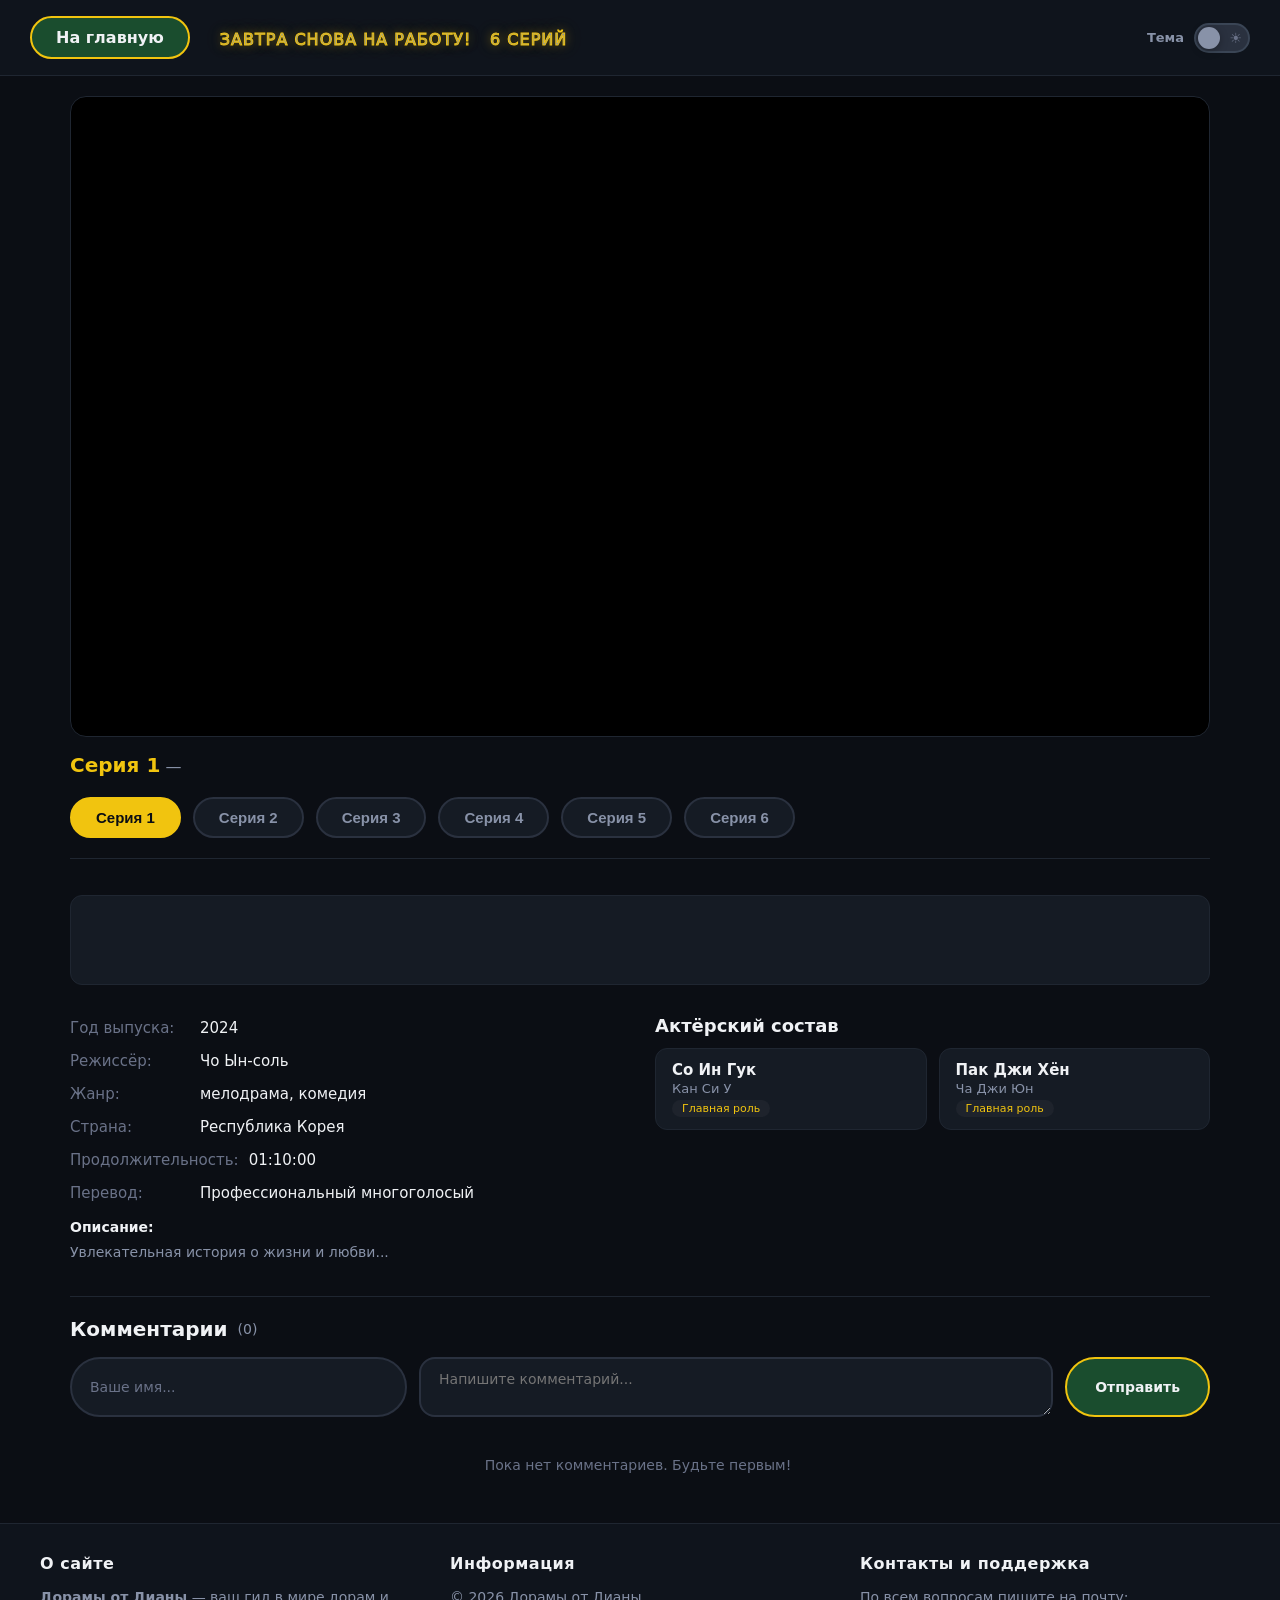
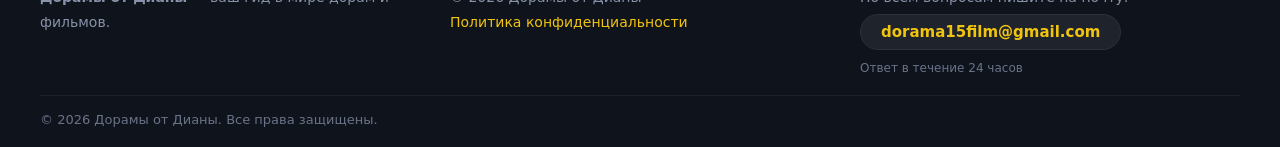
==== commit f6c96785: "Update watch.html" ====
--- a/watch.html
+++ b/watch.html
@@ -6,12 +6,10 @@
     <title>Смотреть дораму</title>
     <link rel="icon" href="Log.png" type="image/png">
     
-    <!-- ===== КОД ЗАГРУЗЧИКА РСЯ ===== -->
     <script>
         window.yaContextCb = window.yaContextCb || [];
     </script>
     <script src="https://yandex.ru/ads/system/context.js" async></script>
-    <!-- ===== КОНЕЦ КОДА ЗАГРУЗЧИКА ===== -->
     
     <style>
         * { margin: 0; padding: 0; box-sizing: border-box; }
@@ -275,7 +273,6 @@
             color: #0b0e14;
         }
 
-        /* ===== РЕКЛАМНЫЙ БАННЕР ===== */
         .ad-banner {
             margin: 16px 0 20px;
             min-height: 90px;
@@ -629,9 +626,6 @@
             to { opacity: 1; transform: translateY(0); }
         }
 
-        /* ============================================================
-           ПОДВАЛ (FOOTER) С ПОДДЕРЖКОЙ
-           ============================================================ */
         .site-footer {
             width: 100%;
             background: var(--bg-header);
@@ -717,22 +711,6 @@
             font-family: system-ui, -apple-system, sans-serif;
             font-size: 13px;
             transition: color 0.3s ease;
-        }
-
-        .footer-bottom .social-links {
-            display: flex;
-            gap: 16px;
-        }
-
-        .footer-bottom .social-links a {
-            color: var(--text-muted);
-            font-size: 18px;
-            transition: 0.2s;
-            text-decoration: none;
-        }
-
-        .footer-bottom .social-links a:hover {
-            color: var(--accent-color);
         }
 
         @media (max-width: 768px) {
@@ -812,9 +790,7 @@
 
         <div class="episodes-list" id="episodesList"></div>
 
-        <!-- ===== РЕКЛАМНЫЙ БАННЕР ===== -->
         <div class="ad-banner">
-            <!-- Yandex.RTB R-A-19737404-1 -->
             <div id="yandex_rtb_R-A-19737404-1"></div>
             <script>
             window.yaContextCb.push(() => {
@@ -845,9 +821,6 @@
         </div>
     </main>
 
-    <!-- ============================================================
-    ПОДВАЛ (FOOTER) С ПОДДЕРЖКОЙ
-    ============================================================ -->
     <footer class="site-footer">
         <div class="footer-content">
             <div class="footer-column">
@@ -872,9 +845,6 @@
     </footer>
 
     <script>
-        // =====================================================
-        // ===== ТЕМА =====
-        // =====================================================
         const themeSwitch = document.getElementById('themeSwitch');
         let currentTheme = localStorage.getItem('theme') || 'dark';
 
@@ -892,9 +862,6 @@
 
         applyTheme(currentTheme);
 
-        // =====================================================
-        // ===== TOAST =====
-        // =====================================================
         function showToast(message, icon = '', type = 'info') {
             const container = document.getElementById('toastContainer') || createToastContainer();
             const toast = document.createElement('div');
@@ -914,11 +881,7 @@
             return container;
         }
 
-        // =====================================================
-        // ===== ДАННЫЕ О ДОРАМАХ (23 ДОРАМЫ) =====
-        // =====================================================
         const DRAMAS = {
-            // ===== ДОРАМА 1: Завтра снова на работу! =====
             drama1: {
                 name: 'Завтра снова на работу!',
                 episodes: 6,
@@ -930,14 +893,10 @@
                     country: 'Республика Корея',
                     duration: '01:10:00',
                     translation: 'Профессиональный многоголосый',
-                    plot: 'Увлекательная история о жизни и любви. Кан Си У и Ча Джи Юн — двое совершенно разных людей, чьи судьбы переплетаются в вихре событий. Он — известный архитектор, она — талантливый дизайнер. Смогут ли они преодолеть все преграды на пути к счастью?',
+                    plot: 'Увлекательная история о жизни и любви...',
                     cast: [
                         { name: 'Со Ин Гук', role: 'Кан Си У', tag: 'Главная роль' },
-                        { name: 'Пак Джи Хён', role: 'Ча Джи Юн', tag: 'Главная роль' },
-                        { name: 'Кан Ми На', role: 'Юн Но А', tag: 'Второстепенная роль' },
-                        { name: 'Чхве Гён Хун', role: 'Чо Га Ыль', tag: 'Второстепенная роль' },
-                        { name: 'Вон Гю Бин', role: 'Ли Чжэ Ин', tag: 'Второстепенная роль' },
-                        { name: 'Пак Е Ён', role: 'Чхве Су Джин', tag: 'Второстепенная роль' }
+                        { name: 'Пак Джи Хён', role: 'Ча Джи Юн', tag: 'Главная роль' }
                     ]
                 },
                 videos: {
@@ -949,7 +908,6 @@
                     6: 'https://vkvideo.ru/video_ext.php?oid=-240209939&id=456239022&hash=d2c59399f439985e&hd=3'
                 }
             },
-            // ===== ДОРАМА 2: Лазурная весна =====
             drama2: {
                 name: 'Лазурная весна',
                 episodes: 6,
@@ -961,12 +919,10 @@
                     country: 'Корея Южная',
                     duration: '00:40:00',
                     translation: 'Профессиональный многоголосый',
-                    plot: 'Говорят, море умеет слушать. Не отвечает, не осуждает — просто шумит, перекатывая гальку, и ждёт. Именно к нему и приходят двое, каждый со своим грузом, каждый — на последнем издыхании в той жизни, которую уже не в силах тащить дальше. Юн Док Хён давно перестал ждать чего-то от будущего. Прошлое прилипло к нему, как морская соль к коже — незаметно, намертво, и уже не смыть. Со Ан На когда-то бежала вперёд быстрее всех, но однажды упала — и не просто разбила колено. Разбилась вся жизнь, которую она строила. Теперь тревога стала её постоянным спутником, тихим и удушающим, как туман над водой ранним утром. Они встречаются в маленьком прибрежном посёлке, где время течёт иначе. Без суеты. Без дедлайнов. Здесь рыбаки чинят сети, пахнет водорослями и жареной рыбой, и кажется, что мир снаружи — это просто сон, который никак не хочет заканчиваться. Нырять без снаряжения — странный выбор для людей, которые едва держатся на поверхности. Но именно под водой что-то меняется. Там нет голосов, нет воспоминаний, нет страха перед завтрашним днём. Только холод, темнота и собственное сердцебиение. И — странным образом — покой.',
+                    plot: 'Говорят, море умеет слушать...',
                     cast: [
                         { name: 'Ким Е-рим', role: 'Со Ан На', tag: 'Главная роль' },
-                        { name: 'Кан Сан-джун', role: 'Юн Док Хён', tag: 'Главная роль' },
-                        { name: 'Ко Джу-хи', role: 'Второстепенная роль', tag: '' },
-                        { name: 'Чон Хён-мин', role: 'Второстепенная роль', tag: '' }
+                        { name: 'Кан Сан-джун', role: 'Юн Док Хён', tag: 'Главная роль' }
                     ]
                 },
                 videos: {
@@ -978,7 +934,6 @@
                     6: 'https://vkvideo.ru/video_ext.php?oid=-240209939&id=456239028&hash=77eede5363ac751f&hd=3'
                 }
             },
-            // ===== ДОРАМА 3: Абсолютная величина любви =====
             drama3: {
                 name: 'Абсолютная величина любви',
                 episodes: 16,
@@ -990,12 +945,10 @@
                     country: 'Корея Южная',
                     duration: '00:59:00',
                     translation: 'Профессиональный многоголосый',
-                    plot: 'Днём — серая мышка за последней партой, та самая ученица, которую учителя путают с соседкой по парте. Ночью — автор бойких веб-романов, где слова льются куда смелее, чем в реальной жизни Е И-джу когда-либо получалось вести себя. Дома — мать с хваткой, не оставляющей пространства для своевольных решений. На бумаге же — свобода без границ. Вдохновением для нового хита становятся четверо молодых учителей, только-только переступивших порог школы: живые, настоящие, с разными голосами и разными взглядами. И вот тонкая грань между вымыслом и явью начинает плавиться, особенно когда в поле зрения попадает загадочный учитель математики — слишком спокойный, слишком наблюдательный, слишком похожий на героя из её собственных текстов. 16 серий нежной неловкости, первых румянцев и того особого корейского обаяния, когда комедия щекочет, а в следующую секунду внезапно сжимает сердце. Где кончается строка романа и начинается настоящее чувство — провести эту черту окажется куда сложнее, чем писать главы по ночам.',
+                    plot: 'Днём — серая мышка за последней партой...',
                     cast: [
                         { name: 'Ким Хян-ги', role: 'Е И-джу', tag: 'Главная роль' },
-                        { name: 'Ким Джэ-хён', role: 'Ким Джи-сок', tag: 'Главная роль' },
-                        { name: 'Чха Хаг-ён', role: 'Чхве Су-мин', tag: '' },
-                        { name: 'Сон Джон-хёк', role: 'Ким Дон-гю', tag: '' }
+                        { name: 'Ким Джэ-хён', role: 'Ким Джи-сок', tag: 'Главная роль' }
                     ]
                 },
                 videos: {
@@ -1017,7 +970,6 @@
                     16: 'https://vkvideo.ru/video_ext.php?oid=-240209939&id=456239282&hash=f0c1d2451e2205ee&hd=3'
                 }
             },
-            // ===== ДОРАМА 4: Атхит - это я =====
             drama4: {
                 name: 'Атхит - это я',
                 episodes: 6,
@@ -1029,15 +981,10 @@
                     country: 'Таиланд',
                     duration: '00:44:00',
                     translation: 'Озвучка, Субтитры',
-                    plot: 'Сун работает сборщиком долгов, но его успех в этой роли оставляет желать лучшего. Он часто сталкивается с трудностями при попытках возврата денежных средств от должников. Ситуация усугубляется тем, что его отец, стоящий на грани банкротства, настоятельно требует от Суна возвращения долга с одного из клиентов, молодого человека по имени Атхит. Суну нужно как можно скорее найти способ эффективно разрешить эту задачу, чтобы избежать финансового коллапса своей семьи и сохранить деловую репутацию. Однако его обычные методы работают плохо — подход с прямым давлением и угрозами не приносит ожидаемых результатов. Необходимо, чтобы Сун пересмотрел свои методы и возможно нашел более гуманный и эффективный подход к взысканию задолженностей, чтобы добиться положительных изменений и успеха в своей работе.',
+                    plot: 'Сун работает сборщиком долгов...',
                     cast: [
                         { name: 'Nop Panut Guntachai', role: 'Атхит (Athit)', tag: 'Главная роль' },
-                        { name: 'Prem Warut Chawalitrujiwong', role: 'Сун (Sun)', tag: 'Главная роль' },
-                        { name: 'Parinya Angsanan', role: 'Мек (Mek)', tag: '' },
-                        { name: 'Papungkorn Sakunsong', role: 'Най (Nai)', tag: '' },
-                        { name: 'Nathas Tunjaroen', role: 'Манкон (Mangkorn)', tag: '' },
-                        { name: 'Weerapat Toemmaneerat', role: 'Тай (Thai)', tag: '' },
-                        { name: 'Tanawat Hudchaleelaha', role: 'Немо (Nemo)', tag: '' }
+                        { name: 'Prem Warut Chawalitrujiwong', role: 'Сун (Sun)', tag: 'Главная роль' }
                     ]
                 },
                 videos: {
@@ -1049,7 +996,6 @@
                     6: 'https://vkvideo.ru/video_ext.php?oid=-240209939&id=456239048&hash=d9466f01ce9b0a00&hd=3'
                 }
             },
-            // ===== ДОРАМА 5: Бойфренд по запросу =====
             drama5: {
                 name: 'Бойфренд по запросу',
                 episodes: 10,
@@ -1061,24 +1007,10 @@
                     country: 'Южная Корея',
                     duration: '00:55:00',
                     translation: 'Профессиональный многоголосый',
-                    plot: 'Со Ми Рэ живёт работой. Продюсер вебтунов — звучит круто, да? На деле это бесконечные дедлайны, капризные авторы и постоянное ощущение, что времени катастрофически не хватает ни на что. Романтика? Да она про неё даже думать забыла. Свидания, цветы, бабочки в животе — всё это кажется какой-то сказкой из манхвы, которую она сама редактирует. И тут ей подсовывают новое приложение. "Парень по подписке". Виртуальная реальность, идеальные парни на любой вкус — красавцы, умницы, романтики. Со Ми Рэ сначала скептически фыркает, но... любопытство берёт своё. Надевает шлем — и погружается. Там всё не по-настоящему, конечно. Но чувства? О, чувства очень даже настоящие. Сердце колотится, щёки горят, хочется улыбаться без причины. Она будто заново учится влюбляться. Параллельно в офисе её достаёт коллега Пак Кён Нам. Амбициозный, успешный, вечно всех переплюнуть пытается. Они постоянно спорят, соревнуются, огрызаются друг на друга. Но с недавних пор... споры перестали раздражать. Более того — работа вообще стала легче как-то. Неужели виртуальные свидания настолько меняют настроение? Вопрос назревает сам собой: где кончается фантазия и где начинается реальность? И что если самый идеальный парень давно рядом — просто ты его не замечала? А если Кён Нам знает о приложении больше, чем кажется? Если он тоже играет в эту игру — но по своим правилам?',
+                    plot: 'Со Ми Рэ живёт работой...',
                     cast: [
                         { name: 'Ким Джи Су', role: '', tag: 'Главная роль' },
-                        { name: 'Со Ин Гук', role: '', tag: 'Главная роль' },
-                        { name: 'Рю Абель', role: '', tag: '' },
-                        { name: 'Ким Сон Чхоль', role: '', tag: '' },
-                        { name: 'Пак Чи-ху', role: '', tag: '' },
-                        { name: 'Кон Мин Чжон', role: '', tag: '' },
-                        { name: 'Ко Гю Пхиль', role: '', tag: '' },
-                        { name: 'Кан Мин У', role: '', tag: '' },
-                        { name: 'Сон Ха-На', role: '', tag: '' },
-                        { name: 'Ю Сон Хо', role: '', tag: '' },
-                        { name: 'Хё Рим Со', role: '', tag: '' },
-                        { name: 'Сон Хо Ён', role: '', tag: '' },
-                        { name: 'Хун Ли', role: '', tag: '' },
-                        { name: 'Ким А Ён', role: '', tag: '' },
-                        { name: 'Пак Хэ-лин', role: '', tag: '' },
-                        { name: 'Тинюй Лу', role: '', tag: '' }
+                        { name: 'Со Ин Гук', role: '', tag: 'Главная роль' }
                     ]
                 },
                 videos: {
@@ -1094,7 +1026,6 @@
                     10: 'https://vkvideo.ru/video_ext.php?oid=-240209939&id=456239058&hash=4cd0477c2a8825b2&hd=3'
                 }
             },
-            // ===== ДОРАМА 6: Жена принца XXI века =====
             drama6: {
                 name: 'Жена принца XXI века',
                 episodes: 12,
@@ -1106,16 +1037,10 @@
                     country: 'Корея Южная',
                     duration: '01:14:00',
                     translation: 'Профессиональный многоголосый',
-                    plot: 'Корея, которой не существует — и всё же она до боли узнаваема. Небоскрёбы, смартфоны, пробки на хайвеях, и где-то над всем этим — королевский дворец, живой и настоящий, с флагом, гвардией и протоколом на каждый чих. Монархия здесь — не музейный экспонат, а работающий механизм. Со своими правилами, своими жертвами и своими играми. Сон Хи Джу умеет многое. Острый ум, внешность, которая заставляет оборачиваться, воля — хоть гвозди забивай. Дочь влиятельного чеболя, казалось бы, у неё есть всё. Но одно маленькое "но" перечёркивает многое: она незаконнорождённая. В мире, где статус — это воздух, это звучит как приговор. Шёпот за спиной она слышит давно, научилась не вздрагивать. Но внутри — накопилось. Принц Ли Ан — второй сын. Не наследник, не символ, почти тень. Старший брат получил всё: внимание, привилегии, будущее. Ли Ан существует на периферии собственной семьи — и устал от этого так, что иногда хочется просто исчезнуть. Оказаться обычным человеком, хотя бы на один день. Их встреча — случайная, нелепая, немного неловкая — могла бы ничем не кончиться. Но судьба, она такая: редко спрашивает разрешения. Предложение, которое Хи Джу решается сделать, звучит холодно и по-деловому: фиктивный брак. Ей — защита и статус, ему — видимость реальной роли. Всё просто. Всё под контролем. Так обычно говорят в самом начале истории, которая потом выходит из-под контроля полностью.',
+                    plot: 'Корея, которой не существует...',
                     cast: [
                         { name: 'АйЮ', role: 'Сон Хи Джу', tag: 'Главная роль' },
-                        { name: 'Пён Усок', role: 'Принц Ли Ан', tag: 'Главная роль' },
-                        { name: 'Стив Санхён Но', role: '', tag: '' },
-                        { name: 'Гон Сын Ён', role: '', tag: '' },
-                        { name: 'Ю Су Бин', role: '', tag: '' },
-                        { name: 'Ли Ён', role: '', tag: '' },
-                        { name: 'Пак Джун Мён', role: '', tag: '' },
-                        { name: 'Пён Со Юн', role: '', tag: '' }
+                        { name: 'Пён Усок', role: 'Принц Ли Ан', tag: 'Главная роль' }
                     ]
                 },
                 videos: {
@@ -1133,7 +1058,6 @@
                     12: 'https://vkvideo.ru/video_ext.php?oid=-240209939&id=456239070&hash=27d8c0f57c73886f&hd=3'
                 }
             },
-            // ===== ДОРАМА 7: Весенняя лихорадка =====
             drama7: {
                 name: 'Весенняя лихорадка',
                 episodes: 12,
@@ -1145,18 +1069,10 @@
                     country: 'Корея Южная',
                     duration: '01:02:00',
                     translation: 'Профессиональный многоголосый',
-                    plot: 'Юн Бом сбегает из Сеула. Ну то есть официально она просто берёт перевод по обмену в маленький городишко Шинсу, работать учителем. Но по факту — да, сбегает, от чего-то что болит так сильно, что молчать об этом легче чем объяснять. Приезжает, а там всё как в провинции обычно бывает: все всех знают, сплетни разносятся быстрее интернета, и новенькая учительница из столицы — это событие года, считай. Поначалу Юн Бом держит дистанцию. Холодная, замкнутая, делает свою работу и всё. Пытается построить стену между собой и этим миром где все лезут с вопросами. А потом в её жизни появляется Сон Джэ Гю. Дядя одного из учеников, местная знаменитость, причём не самого положительного толка — связан с криминалом, решает вопросы по своему, грубовато так. Но парадокс в том, что за этой грубостью прячется что-то настоящее. Искреннее, что ли. Сначала их общение — чисто по школьным делам. Но Джэ-гю видит как местные начинают "прижимать" новенькую учительницу намёками, сплетнями, давлением. И начинает вмешиваться. А Юн Бом — она же независимая, ей эта защита не нужна вообще! Пытается границы выстроить, но обстоятельства заставляют их всё чаще пересекаться. Конфликты с родителями учеников, старые долги Джэ-гю, прошлое Юн Бом которое не отпускает... Постепенно между ними что то возникает. Не сразу понятно что именно, но точно больше чем просто знакомство. И теперь Юн Бом стоит перед выбором: продолжать прятаться в спокойной жизни или наконец разобраться со своим прошлым и впустить кого-то по-настоящему близко.',
+                    plot: 'Юн Бом сбегает из Сеула...',
                     cast: [
                         { name: 'Ан Бо-хён', role: 'Сон Джэ Гю', tag: 'Главная роль' },
-                        { name: 'Ли Джу-бин', role: 'Юн Бом', tag: 'Главная роль' },
-                        { name: 'Чха Со-вон', role: '', tag: '' },
-                        { name: 'Чо Джун-ён', role: '', tag: '' },
-                        { name: 'Ли Джэ-ин', role: '', tag: '' },
-                        { name: 'Чин Гён', role: '', tag: '' },
-                        { name: 'Пэ Джон-нам', role: '', tag: '' },
-                        { name: 'Ким Бён-чхун', role: '', tag: '' },
-                        { name: 'О Ман-сок', role: '', tag: '' },
-                        { name: 'Чон Ён-ги', role: '', tag: '' }
+                        { name: 'Ли Джу-бин', role: 'Юн Бом', tag: 'Главная роль' }
                     ]
                 },
                 videos: {
@@ -1174,7 +1090,6 @@
                     12: 'https://vkvideo.ru/video_ext.php?oid=-240209939&id=456239082&hash=60863793b7acf836&hd=3'
                 }
             },
-            // ===== ДОРАМА 8: Босс компании «Тайфун» =====
             drama8: {
                 name: 'Босс компании «Тайфун»',
                 episodes: 16,
@@ -1186,18 +1101,10 @@
                     country: 'Корея Южная',
                     duration: '01:17:00',
                     translation: 'Профессиональный многоголосый',
-                    plot: '1997 год. Южная Корея. Азиатский финансовый кризис бьёт по стране, как цунами. Компании рушатся одна за другой, люди теряют всё. В престижном районе Апкучжон умирает основатель торговой фирмы «Тайфун» — человек, который создавал это дело с нуля. А его сын Кан Тхэ-пун (имя буквально значит «тайфун») всю жизнь был беззаботным наследником. Деньги, тусовки, никакой ответственности. И вот теперь — бац! — он вынужден возглавить компанию, которая на грани банкротства. Тхэ-пун садится в кресло генерального директора, но понятия не имеет, что делать. Он путает факс с телефоном, не знает, что такое просроченный платёж, усердно конспектирует на совещаниях, как первоклашка. Кредиторы требуют долги, поставщики разрывают контракты, сотрудники в панике. Особенно О Ми-сук из бухгалтерии — старшая дочь в бедной семье, которая годами тянет родных на себе. Для неё работа в «Тайфуне» — единственный источник дохода. И тут появляется этот неопытный босс со своими идеями? Но Тхэ-пун не сдаётся. Он меняет яркую одежду на строгий костюм и начинает учиться заново — с нуля, как отец когда-то. Предлагает рискованный план: искать клиентов среди мелких провинциальных магазинов, которых игнорируют большие корпорации. Стать посредником, помочь им выжить в кризис. Ми-сук, перфекционистка до мозга костей, видит в этом плане шанс. Она соглашается возглавить проект, хотя сомнения гложут изнутри. Команда раскалывается: Ми-сук уезжает по городам, сталкиваясь с отказами и недоверием. Тхэ-пун остаётся в Сеуле, ведёт переговоры с кредиторами... и узнаёт страшную правду: его отец заложил личное имущество ради бизнеса. Эта жертва меняет всё. Тхэ-пун понимает: «Тайфун» — это не просто компания. Это наследие, любовь, символ стихии, которая может как разрушить, так и очистить путь для нового начала. И если он не справится, всё рухнет окончательно.',
+                    plot: '1997 год. Южная Корея...',
                     cast: [
                         { name: 'Ли Джун-хо', role: 'Кан Тхэ-пун', tag: 'Главная роль' },
-                        { name: 'Ким Мин-ха', role: 'О Ми-сук', tag: 'Главная роль' },
-                        { name: 'Сон Дон-иль', role: '', tag: '' },
-                        { name: 'Ким Джи-ён', role: '', tag: '' },
-                        { name: 'Ким Мин-сок', role: '', tag: '' },
-                        { name: 'Му Джин-сон', role: '', tag: '' },
-                        { name: 'Квон Хан-соль', role: '', tag: '' },
-                        { name: 'Ли Чхан-хун', role: '', tag: '' },
-                        { name: 'Ким Джэ-хва', role: '', tag: '' },
-                        { name: 'Ким Сон-иль', role: '', tag: '' }
+                        { name: 'Ким Мин-ха', role: 'О Ми-сук', tag: 'Главная роль' }
                     ]
                 },
                 videos: {
@@ -1219,7 +1126,6 @@
                     16: 'https://vkvideo.ru/video_ext.php?oid=-240209939&id=456239083&hash=bd27462a88e0354c&hd=3'
                 }
             },
-            // ===== ДОРАМА 9: Все твои желания исполнятся =====
             drama9: {
                 name: 'Все твои желания исполнятся',
                 episodes: 13,
@@ -1231,23 +1137,10 @@
                     country: 'Корея Южная',
                     duration: '00:55:00',
                     translation: 'Любительский многоголосый',
-                    plot: 'Га Ён разучилась мечтать. Точнее, она и не умела толком. Чувства? Выражать эмоции? Зачем, если можно просто существовать, не высовываясь, не надеясь ни на что. Окружающая реальность приносит разочарования, так к чему тогда позитивное мышление и вся эта мишура про силу желаний? Но однажды случается чудо. Старинная лампа, пылившаяся где-то на антресолях, оказывается в её руках. И оттуда появляется... джинн. Настоящий, живой, эмоциональный до неприличия. Дух, который томился в заточении веками, изнывая от одиночества, жаждущий хоть какого-то общения. И вот судьба сводит его с девушкой, которая вообще не знает, чего хочет. Три желания. Классика жанра. Казалось бы, мечта любого человека — получить шанс изменить жизнь одним щелчком пальцев. Но Га Ён ошеломлена. Её мозг отказывается работать в категориях "хочу". Она отвыкла представлять себя счастливой, обладательницей чего-то ценного. Мечты стали чем-то абстрактным, недостижимым, бессмысленным. А джинн — навязчивый, неугомонный, яркий как фейерверк — не даёт ей покоя. Требует загадать желания, чтобы наконец освободиться из проклятой лампы. Но как загадать, если не знаешь, чего хочешь? Как поверить в возможность счастья, если годами убеждал себя, что это не для тебя? Наука утверждает: мозг не отличает реальность от воображения. Мечты могут влиять на жизнь, если их правильно использовать. Но грёзы — коварная штука, они не знают границ, а разочарование от несбывшихся надежд бьёт больнее любой реальной неудачи. Два существа — девушка, запершая себя в клетку равнодушия, и древний дух, переполненный эмоциями. Их встреча обещает быть взрывоопасной. Потому что иногда, чтобы исполнились желания, нужно сначала научиться их чувствовать. А это — самая сложная магия из всех возможных.',
+                    plot: 'Га Ён разучилась мечтать...',
                     cast: [
                         { name: 'Су Чжи Пэ', role: 'Га Ён', tag: 'Главная роль' },
-                        { name: 'У Бин Ким', role: 'Джинн', tag: 'Главная роль' },
-                        { name: 'Ын Джин Ан', role: '', tag: '' },
-                        { name: 'Стив Но', role: '', tag: '' },
-                        { name: 'Гю Пхиль Го', role: '', tag: '' },
-                        { name: 'Джу Ён Ли', role: '', tag: '' },
-                        { name: 'Ми Гён Ким', role: '', tag: '' },
-                        { name: 'Шин Э Шин', role: '', tag: '' },
-                        { name: 'Мён Син Пак', role: '', tag: '' },
-                        { name: 'Док Джу Ким', role: '', tag: '' },
-                        { name: 'Дон Ёп Го', role: '', tag: '' },
-                        { name: 'Дэниэл Хенни', role: '', tag: '' },
-                        { name: 'Чжи Хун Ким (I)', role: '', tag: '' },
-                        { name: 'Хё Кё Сон', role: '', tag: '' },
-                        { name: 'Му Сэн Ли', role: '', tag: '' }
+                        { name: 'У Бин Ким', role: 'Джинн', tag: 'Главная роль' }
                     ]
                 },
                 videos: {
@@ -1266,7 +1159,6 @@
                     13: 'https://vkvideo.ru/video_ext.php?oid=-240209939&id=456239099&hash=6cabc9bafeaebb9c&hd=3'
                 }
             },
-            // ===== ДОРАМА 10: Полярная звезда =====
             drama10: {
                 name: 'Полярная звезда',
                 episodes: 9,
@@ -1278,18 +1170,10 @@
                     country: 'Корея Южная',
                     duration: '00:53:00',
                     translation: 'Профессиональный многоголосый',
-                    plot: 'Мун Джу когда-то была звездой дипломатического небосклона — умная, решительная, безупречная в каждом жесте и слове. Её уважали коллеги, ею гордилась страна. Казалось, ей по плечу любые международные переговоры и самые запутанные политические интриги. Но одно убийство способно разрушить даже самую блестящую карьеру. Влиятельный чиновник найден мёртвым, а все улики ведут в такие дебри, где дипломатический иммунитет не поможет. Между Севером и Югом разгорается игра, ставки в которой — человеческие жизни. В центре этого водоворота появляется Сан Хо — человек без прошлого, имени и, кажется, совести. Наёмник, который умеет решать проблемы радикально и бесшумно. Его руки помнят запах пороха, а глаза видели столько крови, что уже ничему не удивляются. Теперь Мун Джу и этот загадочный незнакомец должны работать в паре. Она — с её дипломатической мудростью, он — с его жестокими методами. Правда где-то рядом, но за неё придётся заплатить такую цену, которая может оказаться слишком высокой даже для закалённых в боях сердец.',
+                    plot: 'Мун Джу когда-то была звездой...',
                     cast: [
                         { name: 'Чон Джи-хён', role: 'Мун Джу', tag: 'Главная роль' },
-                        { name: 'Кан Дон-вон', role: 'Сан Хо', tag: 'Главная роль' },
-                        { name: 'Джон Чо', role: '', tag: '' },
-                        { name: 'Ли Ми-сук', role: '', tag: '' },
-                        { name: 'Пак Хэ-джун', role: '', tag: '' },
-                        { name: 'Ким Хэ-сук', role: '', tag: '' },
-                        { name: 'О Джон-сэ', role: '', tag: '' },
-                        { name: 'Ли Сан-хи', role: '', tag: '' },
-                        { name: 'Чу Джон-хёк', role: '', tag: '' },
-                        { name: 'Вон Джи-ан', role: '', tag: '' }
+                        { name: 'Кан Дон-вон', role: 'Сан Хо', tag: 'Главная роль' }
                     ]
                 },
                 videos: {
@@ -1304,7 +1188,6 @@
                     9: 'https://vkvideo.ru/video_ext.php?oid=-240209939&id=456239112&hash=c19a0446c984a05c&hd=3'
                 }
             },
-            // ===== ДОРАМА 11: В погоне за нефритом =====
             drama11: {
                 name: 'В погоне за нефритом',
                 episodes: 40,
@@ -1316,18 +1199,10 @@
                     country: 'Китай',
                     duration: '00:46:50',
                     translation: 'Любительский многоголосый',
-                    plot: 'Метель — штука безжалостная, заносит следы быстрее, чем успеваешь оглянуться. Именно в такую непогоду судьба сталкивает Фань Чанъюй, простую девушку из мясной лавки, с раненым, полузамёрзшим мужчиной у обочины. Пройти мимо она не смогла — то ли совесть не позволила, то ли что-то ещё, чему сама Чанъюй пока не может подобрать название. А зря бы прошла: перед ней, оказывается, не бродяга, а Се Чжэн, маркиз, чью семью недавно вырезали жестоко и без сожаления, и теперь он вынужден скрываться, точно загнанный зверь, от врагов, что не остановятся, пока не доведут дело до конца. Фань Чанъюй — не кисейная барышня, а женщина с крепкими руками и характером под стать: работа в мясной лавке закалила и тело, и волю. Родственники у неё, как назло, из тех, что готовы обобрать до нитки при первой возможности, поэтому, когда подворачивается шанс через фиктивный брак защититься от их посягательств и заодно спасти найденного незнакомца, героиня решается — без особых раздумий, на голом расчёте пополам с состраданием. Поначалу это чистая сделка: он получает укрытие, она — защиту от жадных родичей. Она понятия не имеет, что перед ней не какой-то безродный бедолага, а наследник знатного рода. Но, как это часто случается, фальшивые чувства начинают потихоньку прорастать чем-то настоящим, будто трава сквозь трещины в камне. Между двумя людьми, которых свело чистое совпадение, зарождается связь — сначала настороженная, потом всё более крепкая, и вот уже ни он, ни она не могут сказать наверняка, где кончается расчёт и начинается любовь. Только вот радоваться рано: как только чувства становятся явными, влюблённые оказываются в самом центре смертельно опасной игры. Тайны Се Чжэна нагоняют беду, и парочке приходится расстаться — не по своей воле, а чтобы просто выжить. Но Фань Чанъюй не из тех, кто смиряется с несправедливостью: она отправляется прямиком на поле боя, вооружённая ножом мясника вместо меча, и это не метафора, а буквальная деталь, ставшая символом всей истории. Ради любимого и ради справедливости она готова на многое, а рядом с ней — верные друзья, без которых такие бои не выигрывают. Постепенно линии судьбы вновь пересекаются: влюблённые встречаются посреди хаоса войны и вместе идут против общего врага, мечтая только об одном — вернуться домой, туда, где начиналась их история, ещё до всех этих метелей, интриг и крови.',
+                    plot: 'Метель — штука безжалостная...',
                     cast: [
                         { name: 'Линхэ Чжан', role: 'Се Чжэн', tag: 'Главная роль' },
-                        { name: 'Сивэй Тянь', role: 'Фань Чанъюй', tag: 'Главная роль' },
-                        { name: 'Ду Чунь', role: '', tag: '' },
-                        { name: 'Янь Икуань', role: '', tag: '' },
-                        { name: 'Лю Линь', role: '', tag: '' },
-                        { name: 'Ли Цин', role: '', tag: '' },
-                        { name: 'Юэ Ян', role: '', tag: '' },
-                        { name: 'Чжу Цзаньцзинь', role: '', tag: '' },
-                        { name: 'Ванг Джин Э尔', role: '', tag: '' },
-                        { name: 'Сноу Кун', role: '', tag: '' }
+                        { name: 'Сивэй Тянь', role: 'Фань Чанъюй', tag: 'Главная роль' }
                     ]
                 },
                 videos: {
@@ -1373,7 +1248,6 @@
                     40: 'https://vkvideo.ru/video_ext.php?oid=-240209939&id=456239121&hash=cf2cff84d1ec1195&hd=3'
                 }
             },
-            // ===== ДОРАМА 12: 50-летние профи =====
             drama12: {
                 name: '50-летние профи',
                 episodes: 12,
@@ -1385,18 +1259,11 @@
                     country: 'Корея Южная',
                     duration: '01:10:00',
                     translation: 'Профессиональный многоголосый',
-                    plot: 'Есть такая поговорка — покой нам только снится, и трое героев этой истории убедились в этом на собственной шкуре. Каждому из них давно перевалило за пятьдесят, у каждого за плечами — жизнь, полная риска, а теперь вроде бы наступило время тихой гавани. Да только гавань оказалась с подвохом. Чон Хомён когда-то был агентом национальной разведки — человеком, чья работа состояла в том, чтобы оставаться невидимым. После ложного обвинения ему пришлось исчезнуть по-настоящему: сменить имя, лицо жизни и осесть на острове Ёнсон под личиной скромного повара китайского ресторанчика. Готовит, между прочим, неплохо — но руки, которые когда-то держали оружие, иногда предательски вздрагивают при виде ножа для разделки мяса. Бон — фигура ещё более трагичная. Северокорейский спецагент, потерявший память в результате давнего инцидента. Он живёт как будто половинкой себя: старые навыки — рефлексы, реакция, умение читать людей — временами всплывают из глубин подсознания, точно рыба, на миг показавшаяся над водой и снова канувшая в омут. Сам он этого не осознаёт, а окружающие лишь диву даются, откуда в тихом соседе вдруг берётся такая прыть. Третий — Кан, человек с криминальным прошлым, некогда занимавший не последнее место в преступной иерархии. Теперь он старается держаться подальше от бывших подельников, от всего, что напоминает о прежней жизни. Но прошлое, как назло, липнет к пяткам похлеще смолы.',
+                    plot: 'Есть такая поговорка — покой нам только снится...',
                     cast: [
                         { name: 'Син Хагюн', role: 'Чон Хомён', tag: 'Главная роль' },
                         { name: 'О Джонсэ', role: 'Бон', tag: 'Главная роль' },
-                        { name: 'Хо Сонтхэ', role: 'Кан', tag: 'Главная роль' },
-                        { name: 'Ли Хакчу', role: '', tag: '' },
-                        { name: 'Квон Юль', role: '', tag: '' },
-                        { name: 'Ким Санхо', role: '', tag: '' },
-                        { name: 'Син Донми', role: '', tag: '' },
-                        { name: 'Ким Синнок', role: '', tag: '' },
-                        { name: 'Хан Джиын', role: '', tag: '' },
-                        { name: 'Хён Бонсик', role: '', tag: '' }
+                        { name: 'Хо Сонтхэ', role: 'Кан', tag: 'Главная роль' }
                     ]
                 },
                 videos: {
@@ -1414,7 +1281,6 @@
                     12: 'https://vkvideo.ru/video_ext.php?oid=-240209939&id=456239161&hash=995e9149fbb3df42&hd=3'
                 }
             },
-            // ===== ДОРАМА 13: Клетки эмпатии =====
             drama13: {
                 name: 'Клетки эмпатии',
                 episodes: 6,
@@ -1426,12 +1292,10 @@
                     country: 'Корея Южная',
                     duration: '00:49:00',
                     translation: 'Профессиональный многоголосый',
-                    plot: 'Бывают люди, которые чувствуют слишком много, и те, кто не чувствует почти ничего — по разным причинам, но одинаково больно. Психолог-консультант день за днём впитывает чужую боль, как губка, пока границы между «моим» и «твоим» переживанием не начинают стираться совсем. Он слышит чужие слёзы раньше, чем клиент успевает их произнести. По другую сторону — бывшая айдол-звезда, которая с детства училась запирать эмоции на замок. Её лицо — маска, отточенная годами перед камерами и публикой; внутри, впрочем, давно что-то потрескивает. Актёрская карьера трещит следом: холодность, которая раньше читалась как загадочность, теперь выглядит просто пустотой. Их встреча — случайность, из тех, что потом называют судьбой. Что-то происходит в момент столкновения этих двух противоположностей: чувства одного будто просачиваются в другого, минуя все привычные фильтры и защиты. Смех отражается смехом, тревога — тревогой, и оба вдруг оказываются голыми перед чужими переживаниями, как перед зеркалом без права отвернуться. Это уже не просто симпатия и не просто профессиональный интерес — это нечто вроде эмоционального заражения, от которого нет прививки. Комедийные нотки соседствуют с настоящей тревогой, лёгкость — с вопросом о том, где заканчивается «я» и начинается «другой». Что случится, когда чужая боль станет неотличима от собственной?',
+                    plot: 'Бывают люди, которые чувствуют слишком много...',
                     cast: [
                         { name: 'Ким Мён-су', role: 'Психолог-консультант', tag: 'Главная роль' },
-                        { name: 'Кан Мин-а', role: 'Бывшая айдол-звезда', tag: 'Главная роль' },
-                        { name: 'Квон Со-хён', role: '', tag: '' },
-                        { name: 'Щин У-гём', role: '', tag: '' }
+                        { name: 'Кан Мин-а', role: 'Бывшая айдол-звезда', tag: 'Главная роль' }
                     ]
                 },
                 videos: {
@@ -1443,7 +1307,6 @@
                     6: 'https://vkvideo.ru/video_ext.php?oid=-240209939&id=456239173&hash=1549506a870806c6&hd=3'
                 }
             },
-            // ===== ДОРАМА 14: Вперёд, Кальмар! =====
             drama14: {
                 name: 'Вперёд, Кальмар!',
                 episodes: 41,
@@ -1455,18 +1318,10 @@
                     country: 'Китай',
                     duration: '00:45:00',
                     translation: 'Профессиональный многоголосый',
-                    plot: 'Бойкая и харизматичная студентка Тун Нянь занята собственными научными разработками по изучению искусственного интеллекта, а в свободное время участвует в аниме-косплеях и поет песни в своем видеостриме. Но вся ее спокойная жизнь полетела под откос, когда она встретилась с Хань Шан Яном — капитаном команды по киберспорту. Однако неприступный красавчик не замечает ничего вокруг, обеспокоенный только предстоящим чемпионатом мира. Умная девушка придумывает, как привлечь внимание парня: раз это невозможно в реальности, значит, надо сделать это в кибервселенной.',
+                    plot: 'Бойкая и харизматичная студентка Тун Нянь...',
                     cast: [
                         { name: 'Ян Цзы', role: 'Тун Нянь', tag: 'Главная роль' },
-                        { name: 'Ли Сянь', role: 'Хань Шан Янь', tag: 'Главная роль' },
-                        { name: 'Ли Миндэ', role: '', tag: '' },
-                        { name: 'Вэнь Ифань', role: '', tag: '' },
-                        { name: 'Чэнь Сицзюнь', role: '', tag: '' },
-                        { name: 'Ли Хунчи', role: '', tag: '' },
-                        { name: 'Ли Цзэфэн', role: '', tag: '' },
-                        { name: 'Юй Чэнъэнь', role: '', tag: '' },
-                        { name: 'Ху Итянь', role: '', tag: '' },
-                        { name: 'Сюй Лэсяо', role: '', tag: '' }
+                        { name: 'Ли Сянь', role: 'Хань Шан Янь', tag: 'Главная роль' }
                     ]
                 },
                 videos: {
@@ -1513,7 +1368,6 @@
                     41: 'https://vkvideo.ru/video_ext.php?oid=-240209939&id=456239265&hash=724b2c5ee4c89247&hd=3'
                 }
             },
-            // ===== ДОРАМА 15: Борьба в прямом эфире =====
             drama15: {
                 name: 'Борьба в прямом эфире',
                 episodes: 6,
@@ -1525,14 +1379,9 @@
                     country: 'Япония',
                     duration: '00:45:00',
                     translation: 'Профессиональный многоголосый',
-                    plot: 'Камера трясётся в руках, звук рвётся, на экране — обычный школьный двор, где обычного парня снова прижали к забору. Ничего нового. Кота Симура давно перестал считать синяки: мать тяжело болеет, в кошельке — пустота, а одноклассники чувствуют слабину носом, как собаки. Жить с этим можно. Жить на это — нельзя. И вот однажды случайно снятый ролик с дворовой дракой взлетает в сети так, что у Коты темнеет в глазах от количества просмотров. Деньги. Внимание. Хоть что-то, что не отнимет завтрашний день. Парень, ни разу в жизни не вставший в правильную боевую стойку, начинает по ночам пересматривать мутные видеоуроки, заучивая удары, как иероглифы. Получается криво, болезненно, но получается. Стримерская лестница не прощает слабину — каждая новая трансляция требует драки жёстче предыдущей, а зрители быстро привыкают к зрелищу и просят добавки. Рядом появляются такие же отчаявшиеся — кто-то стал другом, кто-то союзником на одну ночь эфира. Цифры подписчиков растут, как температура у больного: вроде хороший знак, а тревожно. Мир интернет-славы оказывается куда грязнее школьного двора — тут предают красивее и бьют не только кулаками. Вопрос лишь один: что Кота продаст раньше — свой страх или себя самого?',
-                    cast: [
-                        { name: 'Одзи Судзука', role: 'Кота Симура', tag: 'Главная роль' },
-                        { name: 'Миэко Харада', role: '', tag: '' },
-                        { name: 'Нана Асакава', role: '', tag: '' },
-                        { name: 'Аи Миками', role: '', tag: '' },
-                        { name: 'Араки Суго', role: '', tag: '' },
-                        { name: 'Такуро Осада', role: '', tag: '' }
+                    plot: 'Камера трясётся в руках...',
+                    cast: [
+                        { name: 'Одзи Судзука', role: 'Кота Симура', tag: 'Главная роль' }
                     ]
                 },
                 videos: {
@@ -1544,7 +1393,6 @@
                     6: 'https://vkvideo.ru/video_ext.php?oid=-240209939&id=456239266&hash=53734edc5b946baf&hd=3'
                 }
             },
-            // ===== ДОРАМА 16: Золотое место =====
             drama16: {
                 name: 'Золотое место',
                 episodes: 10,
@@ -1556,17 +1404,9 @@
                     country: 'Корея Южная',
                     duration: '00:52:50',
                     translation: 'Любительский двухголосый',
-                    plot: 'Ким Хи Джу умеет быть невидимкой. Восемь часов в форме, проверяешь сумки, смотришь в документы, киваешь, пропускаешь. Аэропорт — место, где все куда-то летят, а ты стоишь на месте. Дома — ссоры, усталость, тупик. Она давно привыкла, что её жизнь — это узкий коридор без окон: вперёд идти можно, но куда — непонятно. Один знакомый пилот попросил подержать сумку. Обычную, с виду ничем не примечательную. Внутри оказалось золото. Вот тут всё и началось. Блеск металла делает с людьми странные вещи — гасит осторожность, разжигает что-то такое, о чём потом неловко вспоминать. Хи Джу не сразу, но поддалась. Кажется, что наконец-то — вот оно, шанс, которого так долго не было. Выход из коридора. Дверь в другую жизнь. Только золото — вещь такая: оно всегда чьё-то. И за ним уже идут. Директор Пак отправил людей. Преступники почуяли запах. Детектив Джин Ман тоже двигается по следу. А из прошлого появляется Чан Ук — человек, которого она когда-то знала, и который теперь смотрит на неё так, будто читает мысли. Спасаясь, Хи Джу бежит туда, куда меньше всего хотела возвращаться — в Gold Land, бывший шахтёрский город, пропахший азартом и старыми обидами. Здесь её знают. Здесь её помнят. Здесь её боятся — или, наоборот, ждут.',
-                    cast: [
-                        { name: 'Бо Ён Пак', role: 'Ким Хи Джу', tag: 'Главная роль' },
-                        { name: 'Сон Чхоль Ким', role: '', tag: '' },
-                        { name: 'Хён Ук Ли', role: '', tag: '' },
-                        { name: 'Хи Вон Ким', role: '', tag: '' },
-                        { name: 'Чжон Хи Мун', role: '', tag: '' },
-                        { name: 'Кван Су Ли', role: '', tag: '' },
-                        { name: 'Соль Ли', role: '', tag: '' },
-                        { name: 'Док Мун Чхве', role: '', tag: '' },
-                        { name: 'Мин Чжэ Ким', role: '', tag: '' }
+                    plot: 'Ким Хи Джу умеет быть невидимкой...',
+                    cast: [
+                        { name: 'Бо Ён Пак', role: 'Ким Хи Джу', tag: 'Главная роль' }
                     ]
                 },
                 videos: {
@@ -1582,7 +1422,6 @@
                     10: 'https://vkvideo.ru/video_ext.php?oid=-240209939&id=456239272&hash=9e735ac633368aba&hd=3'
                 }
             },
-            // ===== ДОРАМА 17: Судьба, поцелованная дождем =====
             drama17: {
                 name: 'Судьба, поцелованная дождем',
                 episodes: 30,
@@ -1594,12 +1433,10 @@
                     country: 'Китай',
                     duration: '30 x 00:12:00',
                     translation: 'Любительский многоголосый',
-                    plot: 'Шесть лет — это много или мало? Смотря что считать. Для Хэ Юй Чэня это была целая жизнь: из перспективного боксёра — в человека, которому, как говорится, дали подножку в самый неподходящий момент. Скандал, крах карьеры, и где-то на дне всего этого — воспоминание об одной ночи. Об одной женщине. О Бу Янь, которая появилась как гроза — ярко, оглушительно — и исчезла, не объяснив зачем. Он думал, что давно перестал думать о ней. Ошибался. Она вернулась. Причём вернулась не с извинениями — с предложением. Формальным, холодным, почти деловым: контракт, подпись, деньги. И ещё кое-что, о чём она предпочитает не говорить вслух. Бу Янь всегда умела носить маску — аристократичная, уверенная в себе наследница, которой, судя по всему, всё даётся легко. Только вот глаза иногда выдают: что-то внутри неё давно сломано, и она очень старательно делает вид, что это не так. А ещё — дети. Двое. И даты, которые совпадают слишком точно, чтобы быть случайностью. Что скрывает эта женщина? Почему она ушла тогда — и почему вернулась сейчас? И самое главное: что делать мужчине, который умеет держать удар на ринге, но совершенно беззащитен перед единственным человеком, которого никогда по-настоящему не забывал?',
+                    plot: 'Шесть лет — это много или мало?...',
                     cast: [
                         { name: 'Чэнь Фантун', role: '', tag: 'Главная роль' },
-                        { name: 'Дай Гаочжэн', role: '', tag: 'Главная роль' },
-                        { name: 'Фань Сяодун', role: '', tag: '' },
-                        { name: 'Чжан Синьюэ', role: '', tag: '' }
+                        { name: 'Дай Гаочжэн', role: '', tag: 'Главная роль' }
                     ]
                 },
                 videos: {
@@ -1635,7 +1472,6 @@
                     30: 'https://vkvideo.ru/video_ext.php?oid=-240209939&id=456239298&hash=9f81ad4e262a9c4b&hd=3'
                 }
             },
-            // ===== ДОРАМА 18: Ты мой герой =====
             drama18: {
                 name: 'Ты мой герой',
                 episodes: 40,
@@ -1647,14 +1483,10 @@
                     country: 'Китай',
                     duration: '40 x 00:45:00',
                     translation: 'Профессиональный многоголосый',
-                    plot: 'История о настоящей любви и героизме в повседневной жизни. Главные герои проходят через испытания, чтобы понять, что настоящее счастье — рядом. В центре сюжета — молодая девушка, которая мечтает стать врачом, и парень, который работает спасателем. Их пути пересекаются, когда случается трагедия, и они понимают, что судьба свела их не случайно. Смогут ли они преодолеть все преграды и быть вместе?',
+                    plot: 'История о настоящей любви...',
                     cast: [
                         { name: 'Сун Цзянь', role: 'Чжан И', tag: 'Главная роль' },
-                        { name: 'Ли Цинь', role: 'Хэ Хуань', tag: 'Главная роль' },
-                        { name: 'Сун Ифэй', role: 'Чэнь Хань', tag: 'Второстепенная роль' },
-                        { name: 'Чжан И', role: 'Лю Цзин', tag: 'Второстепенная роль' },
-                        { name: 'Ван Янь', role: 'Мать Чжан И', tag: 'Второстепенная роль' },
-                        { name: 'Чжэн Хун', role: 'Отец Хэ Хуань', tag: 'Второстепенная роль' }
+                        { name: 'Ли Цинь', role: 'Хэ Хуань', tag: 'Главная роль' }
                     ]
                 },
                 videos: {
@@ -1700,7 +1532,6 @@
                     40: 'https://vkvideo.ru/video_ext.php?oid=-240209939&id=456239367&hash=40360227ffd5af73&hd=3'
                 }
             },
-            // ===== ДОРАМА 19: Профессионал-одиночка =====
             drama19: {
                 name: 'Профессионал-одиночка',
                 episodes: 24,
@@ -1712,11 +1543,10 @@
                     country: 'Китай',
                     duration: '24 x 00:45:00',
                     translation: 'Профессиональный многоголосый',
-                    plot: 'Сюжет разворачивается вокруг двух студентов скульптурного факультета. Цинь Шэнь — талантливый, умный и очень сосредоточенный на учёбе парень. Он холоден, замкнутый и искренне считает, что романтические отношения — это пустая трата времени. Юань Цянь — девушка с живым, упрямым и решительным характером. Она не обладает таким же врождённым талантом, как Цинь Шэнь, но очень любит скульптуру, много работает и не сдаётся. При этом она довольно критична к окружающим и часто замечает в людях то, что другие могут упустить. Их пути пересекаются: Юань Цянь постоянно попадает в ситуации, которые усложняют жизнь Цинь Шэню. Поначалу это его раздражает, но постепенно, наблюдая за девушкой, он сам того не замечает, как проникается к ней симпатией. А Юань Цянь видит, что отношение Цинь Шэня меняется. Вместе им предстоит преодолевать не только рабочие и учебные трудности, но и постепенно узнавать друг друга, расти и учиться строить отношения. В сюжете также есть линия с другим персонажем — студентом спортивного факультета Сун Си И, который тоже проявляет к Юань Цянь интерес. Дорама создаёт уютную, «студенческую» атмосферу — много сцен с учёбой, проектами, совместными выездами. В ней есть и забавные, и трогательные моменты, связанные с первой любовью и взрослением.',
+                    plot: 'Сюжет разворачивается вокруг двух студентов...',
                     cast: [
                         { name: 'Дэн Чаоюань', role: 'Цинь Шэнь', tag: 'Главная роль' },
-                        { name: 'Ирене Сун', role: 'Юань Цянь', tag: 'Главная роль' },
-                        { name: 'Ван Жуньцзэ', role: 'Сун Си И', tag: '' }
+                        { name: 'Ирене Сун', role: 'Юань Цянь', tag: 'Главная роль' }
                     ]
                 },
                 videos: {
@@ -1746,7 +1576,6 @@
                     24: 'https://vkvideo.ru/video_ext.php?oid=-240209939&id=456239369&hash=a9d13d6faa805cb4&hd=3'
                 }
             },
-            // ===== ДОРАМА 20: Жутко влюблённые (12 СЕРИЙ) =====
             drama20: {
                 name: 'Жутко влюблённые',
                 episodes: 12,
@@ -1758,11 +1587,10 @@
                     country: 'Корея Южная',
                     duration: '01:10:30',
                     translation: 'Проф. Многоголосый',
-                    plot: 'Есть люди, которым, кажется, судьба выдала все козыри разом — красота, деньги, положение в обществе. Вот и наша героиня, Чон Ён Ри, живёт будто в глянцевом журнале: собственная гостиничная империя, шикарные апартаменты, машины, от которых глаза разбегаются. Соседки по кампусу в своё время локти кусали от зависти, что уж говорить. Только оболочка эта — красивая обёртка, под которой прячется штука пострашнее любого скелета в шкафу. Девушка видит мертвецов. И не в смысле "чувствую неладное", а по-настоящему, во плоти (ну, почти) — по ночам к ней наведываются души тех, кого убили несправедливо, кто не смог упокоиться. Прикиньте: ложишься спать в спальне за миллион вон, а к тебе приходит призрак с покалеченной судьбой и явно не для того, чтобы пожелать спокойной ночи. Никакие деньги от такого не спасают, хоть тресни. И вот в эту и без того непростую жизнь врывается прокурор Ма Ган Ук — полная её противоположность. Не человек, а ходячий кодекс справедливости, из тех, что спать не могут спокойно, пока подонок гуляет на свободе. Целыми днями (да что там, ночами тоже) роется в пыльных нераскрытых делах об убийствах, ищет зацепки там, где остальные давно опустили руки. Есть в нём что-то от бультерьера — вцепится и не отпустит. Ну и как водится, две противоположности сталкиваются лбами и — вот это поворот — начинают работать сообща. Ён Ри становится этаким секретным оружием следствия: духи-то знают то, чего ни в одном протоколе не сыщешь. Вдвоём они берутся за тех, кому закон обычно не по зубам — зазнавшихся чеболей, привыкших откупаться от любых проблем, и обычных мерзавцев, прячущих жестокость за закрытыми дверями. Опасно? Ещё бы. Жутко? Временами до дрожи в коленках. Но именно в этом хаосе, среди воплей неупокоенных душ и полицейских протоколов, между героями проскакивает та самая искра, ради которой, собственно, всё и затевалось. Пугающий роман — потому что и вправду страшно, и вправду роман.',
+                    plot: 'Есть люди, которым, кажется, судьба выдала все козыри разом...',
                     cast: [
                         { name: 'Пак Ынбин', role: 'Чон Ён Ри', tag: 'Главная роль' },
-                        { name: 'Ян Сэджон', role: 'Ма Ган Ук', tag: 'Главная роль' },
-                        { name: 'Он Сону', role: '', tag: '' }
+                        { name: 'Ян Сэджон', role: 'Ма Ган Ук', tag: 'Главная роль' }
                     ]
                 },
                 videos: {
@@ -1780,7 +1608,6 @@
                     12: 'https://vkvideo.ru/video_ext.php?oid=-240209939&id=456239502&hash=3bbf3bdfeb1bda02&hd=3'
                 }
             },
-            // ===== ДОРАМА 21: История леди Ок =====
             drama21: {
                 name: 'История леди Ок',
                 episodes: 16,
@@ -1792,32 +1619,10 @@
                     country: 'Корея Южная',
                     duration: '16 x 01:23:00',
                     translation: 'Профессиональный многоголосый',
-                    plot: 'Ок Тэ Ён — женщина, которая привыкла прятаться за своими делами. Её имя шепчут с уважением, её помощь ищут те, кому больше некуда идти. Но в её жизни слишком много полутонов — между правдой и ложью, прошлым и настоящим. Она плетёт свою судьбу, как тончайшую паутину, надеясь, что никто не заметит, что за идеальным фасадом скрывается хрупкая душа. Когда на её пути появляется Чхон Сын Хи — человек с талантом оживлять истории, — всё начинает меняться. Он словно видит сквозь неё, не задаёт лишних вопросов, но каждый его взгляд — это вызов. В мире, где правда может стать смертельным оружием, их союз — как нож, который можно держать либо за лезвие, либо за рукоять. Но разве стоит бояться порезов, если на кону — настоящая жизнь?',
+                    plot: 'Ок Тэ Ён — женщина, которая привыкла прятаться...',
                     cast: [
                         { name: 'Син Сын Хван', role: 'Ок Тэ Ён', tag: 'Главная роль' },
-                        { name: 'Чху Ён У', role: 'Чхон Сын Хи', tag: 'Главная роль' },
-                        { name: 'Ха Юль Ри', role: '', tag: '' },
-                        { name: 'Чон Ик Рён', role: '', tag: '' },
-                        { name: 'Ли Чан Ю', role: '', tag: '' },
-                        { name: 'Ким Дон Гюн', role: '', tag: '' },
-                        { name: 'Ли Чжэ Вон', role: '', tag: '' },
-                        { name: 'Пэк Сын Хён', role: '', tag: '' },
-                        { name: 'Сон Дон Иль', role: '', tag: '' },
-                        { name: 'Ён У', role: '', tag: '' },
-                        { name: 'Ким Ми Сук', role: '', tag: '' },
-                        { name: 'О Дэ Хван', role: '', tag: '' },
-                        { name: 'Ким Джэ Хва', role: '', tag: '' },
-                        { name: 'Чхве Кён Хун', role: '', tag: '' },
-                        { name: 'Хо Джун Сок', role: '', tag: '' },
-                        { name: 'Юн Джи Хе', role: '', tag: '' },
-                        { name: 'Ли Со Хван', role: '', tag: '' },
-                        { name: 'Ким Чон Тхэ', role: '', tag: '' },
-                        { name: 'Ким Чжон Ён', role: '', tag: '' },
-                        { name: 'Юн Хи Сок', role: '', tag: '' },
-                        { name: 'Юн Со А', role: '', tag: '' },
-                        { name: 'Чон Су Ён', role: '', tag: '' },
-                        { name: 'Сон На Ын', role: '', tag: '' },
-                        { name: 'Сон Ён Гю', role: '', tag: '' }
+                        { name: 'Чху Ён У', role: 'Чхон Сын Хи', tag: 'Главная роль' }
                     ]
                 },
                 videos: {
@@ -1839,7 +1644,6 @@
                     16: 'https://vkvideo.ru/video_ext.php?oid=-240209939&id=456239412&hash=6d2c57db04fe4ef6&hd=3'
                 }
             },
-            // ===== ДОРАМА 22: Логическая ошибка =====
             drama22: {
                 name: 'Логическая ошибка',
                 episodes: 8,
@@ -1851,12 +1655,10 @@
                     country: 'Корея Южная',
                     duration: '00:45:00',
                     translation: 'Профессиональный многоголосый',
-                    plot: 'Студент факультета компьютерных наук Чу Сан У — человек, который живёт по строгим правилам и всегда действует логически. Работая над групповым проектом, он удаляет из списка участников имена бездельников, которые не помогали в работе, и сдаёт презентацию от своего имени. Этим поступком он рушит планы старшекурсника с факультета дизайна Чан Чжэ Ёна, который из-за незачёта по проекту теряет возможность уехать учиться за границу. Чжэ Ён — полная противоположность Сан У: он популярная звезда кампуса, стильный и общительный. Встретившись с принципиальным и непреклонным Сан У, Чжэ Ён вместо того, чтобы договориться мирно, начинает мстить и всячески досаждать ему. Однако вскоре их вынуждают работать вместе, и между ними возникает странное притяжение. Для идеального мира программиста Сан У жизнерадостный и хаотичный дизайнер Чжэ Ён становится настоящей «логической ошибкой», которую ему предстоит «отладить».',
+                    plot: 'Студент факультета компьютерных наук Чу Сан У...',
                     cast: [
                         { name: 'Чхэ Чжон Хёп', role: 'Чу Сан У', tag: 'Главная роль' },
-                        { name: 'Пак Со Хам', role: 'Чан Чжэ Ён', tag: 'Главная роль' },
-                        { name: 'Ким Гён Мин', role: 'Сон Чан Хо', tag: 'Второстепенная роль' },
-                        { name: 'Пак Чжи Хун', role: 'Ким Джун Хёк', tag: 'Второстепенная роль' }
+                        { name: 'Пак Со Хам', role: 'Чан Чжэ Ён', tag: 'Главная роль' }
                     ]
                 },
                 videos: {
@@ -1870,7 +1672,6 @@
                     8: 'https://vkvideo.ru/video_ext.php?oid=-240209939&id=456239440&hash=fb7ec855973ff643&hd=4'
                 }
             },
-            // ===== ДОРАМА 23: НАША ВСЕЛЕННАЯ =====
             drama23: {
                 name: 'Наша вселенная',
                 episodes: 12,
@@ -1882,7 +1683,7 @@
                     country: 'Корея Южная',
                     duration: '01:10:00',
                     translation: 'Профессиональный многоголосый',
-                    plot: 'Сюжет строится вокруг двух родственников — Сон Тхэ Хёна (Пэ Ин Хёк) и У Хён Джин (Но Чжон Ый). Изначально они не близки: их связывает только родство через брак (сестра Хён Джин замужем за братом Тхэ Хёна), и с первой встречи они не находят общего языка, постоянно конфликтуют. Трагическая авария уносит жизни родителей малыша У Джу (Пак Ю Хо) — его родители были братом Тхэ Хёна и сестрой Хён Джин. Теперь У Джу остаётся на попечении его дяди и тёти. Чтобы заботиться о ребёнке, Тхэ Хён и Хён Джин вынуждены начать жить вместе. По мере того как они вместе преодолевают трудности воспитания, постепенно исчезают недопонимания, а между ними зарождаются романтические чувства.',
+                    plot: 'Сюжет строится вокруг двух родственников...',
                     cast: [
                         { name: 'Пэ Ин Хёк', role: 'Сон Тхэ Хён', tag: 'Главная роль' },
                         { name: 'Но Чжон Ый', role: 'У Хён Джин', tag: 'Главная роль' },
@@ -1904,44 +1705,76 @@
                     12: 'https://vkvideo.ru/video_ext.php?oid=-240209939&id=456239453&hash=55fd15967cef519b&hd=3'
                 }
             },
-            // ===== ДОРАМА 24: И вспыхнуло пламя =====
-drama24: {
-    name: 'И вспыхнуло пламя',
-    episodes: 10,
-    storageKey: 'lastDramaEpisode24',
-    info: {
-        year: '2024',
-        director: 'Не указан',
-        genre: 'мелодрама, драма, история',
-        country: 'Китай',
-        duration: '00:45:00',
-        translation: 'Любительский многоголосый',
-        plot: 'Шанхай двадцатых, но за кадром — не открытки с рикшами, а гарь гражданской войны, витающая над крышами вместе с дымом от жаровен уличных торговцев. Мальчишку в этой истории с рождения перепутали в роддоме, и вместо тепла родного дома он получил кулаки приёмного отца-военачальника. Годы побоев довели его до побега — почти без сил, почти без надежды. Спасла его дочь торговца лекарствами, простая девушка с руками, пахнущими сушёными травами и полынью. Спасла — и тут же поплатилась: её семью стёрли с лица земли, будто наказывая за доброту. Дальше — тишина в несколько лет, и внезапно судьба сводит их снова, только теперь между ними не благодарность, а нечто более острое и путаное. Влечение есть, а доверия нет ни на грош. Девушка вынашивает месть, и решается на отчаянный шаг: инсценирует собственную смерть, растворяется в ночи на долгих три года. Возвращается она уже другим человеком — по документам богатая наследница откуда-то из Юго-Восточной Азии, с шёлковыми платьями и холодным взглядом. И тут — поворот, от которого сжимается всё внутри: она объявляется невестой старшего брата того самого мальчика, которого когда-то спасла. Комната, где они встречаются впервые за три года, будто наэлектризована — там смешались ревность, старая боль, недосказанная нежность.',
-        cast: [
-            { name: 'Чжан Линхэ', role: 'Мужская роль', tag: 'Главная роль' },
-            { name: 'Цзин Тянь', role: 'Женская роль', tag: 'Главная роль' },
-            { name: 'Ван Ибо', role: 'Второстепенная роль', tag: 'Второстепенная роль' },
-            { name: 'Чжао Лиин', role: 'Второстепенная роль', tag: 'Второстепенная роль' }
-        ]
-    },
-    videos: {
-        1: 'https://vkvideo.ru/video_ext.php?oid=-240209939&id=456239503&hash=e6442ebf5e21afa9&hd=3',
-        2: 'https://vkvideo.ru/video_ext.php?oid=-240209939&id=456239504&hash=642a99200c743d1f&hd=3',
-        3: 'https://vkvideo.ru/video_ext.php?oid=-240209939&id=456239505&hash=18910632e504c02d&hd=3',
-        4: 'https://vkvideo.ru/video_ext.php?oid=-240209939&id=456239506&hash=00bf0dd179141337&hd=3',
-        5: 'https://vkvideo.ru/video_ext.php?oid=-240209939&id=456239507&hash=6ff4d6b61da8f937&hd=3',
-        6: 'https://vkvideo.ru/video_ext.php?oid=-240209939&id=456239508&hash=6662574814d22b52&hd=3',
-        7: 'https://vkvideo.ru/video_ext.php?oid=-240209939&id=456239509&hash=219ad3e17adb3250&hd=3',
-        8: 'https://vkvideo.ru/video_ext.php?oid=-240209939&id=456239510&hash=45a210f6c75f2604&hd=3',
-        9: 'https://vkvideo.ru/video_ext.php?oid=-240209939&id=456239511&hash=4d6e5ac4a6859ab2&hd=3',
-        10: 'https://vkvideo.ru/video_ext.php?oid=-240209939&id=456239512&hash=2cee6d39c259920b&hd=3'
-    }
- }
-};
-
-        // =====================================================
-        // ===== ОПРЕДЕЛЯЕМ КАКУЮ ДОРАМУ ПОКАЗЫВАТЬ =====
-        // =====================================================
+            drama24: {
+                name: 'И вспыхнуло пламя',
+                episodes: 10,
+                storageKey: 'lastDramaEpisode24',
+                info: {
+                    year: '2024',
+                    director: 'Не указан',
+                    genre: 'мелодрама, драма, история',
+                    country: 'Китай',
+                    duration: '00:45:00',
+                    translation: 'Любительский многоголосый',
+                    plot: 'Шанхай двадцатых...',
+                    cast: [
+                        { name: 'Чжан Линхэ', role: 'Мужская роль', tag: 'Главная роль' },
+                        { name: 'Цзин Тянь', role: 'Женская роль', tag: 'Главная роль' }
+                    ]
+                },
+                videos: {
+                    1: 'https://vkvideo.ru/video_ext.php?oid=-240209939&id=456239503&hash=e6442ebf5e21afa9&hd=3',
+                    2: 'https://vkvideo.ru/video_ext.php?oid=-240209939&id=456239504&hash=642a99200c743d1f&hd=3',
+                    3: 'https://vkvideo.ru/video_ext.php?oid=-240209939&id=456239505&hash=18910632e504c02d&hd=3',
+                    4: 'https://vkvideo.ru/video_ext.php?oid=-240209939&id=456239506&hash=00bf0dd179141337&hd=3',
+                    5: 'https://vkvideo.ru/video_ext.php?oid=-240209939&id=456239507&hash=6ff4d6b61da8f937&hd=3',
+                    6: 'https://vkvideo.ru/video_ext.php?oid=-240209939&id=456239508&hash=6662574814d22b52&hd=3',
+                    7: 'https://vkvideo.ru/video_ext.php?oid=-240209939&id=456239509&hash=219ad3e17adb3250&hd=3',
+                    8: 'https://vkvideo.ru/video_ext.php?oid=-240209939&id=456239510&hash=45a210f6c75f2604&hd=3',
+                    9: 'https://vkvideo.ru/video_ext.php?oid=-240209939&id=456239511&hash=4d6e5ac4a6859ab2&hd=3',
+                    10: 'https://vkvideo.ru/video_ext.php?oid=-240209939&id=456239512&hash=2cee6d39c259920b&hd=3'
+                }
+            },
+            drama25: {
+                name: 'Потомки солнца',
+                episodes: 16,
+                storageKey: 'lastDramaEpisode25',
+                info: {
+                    year: '2024',
+                    director: 'Ли Ын-бок',
+                    genre: 'мелодрама, драма, боевик',
+                    country: 'Корея Южная',
+                    duration: '01:00:00',
+                    translation: 'Профессиональный многоголосый',
+                    plot: 'Где-то на границе двух государств, в зоне условного перемирия, армейский врач и капитан спецназа сталкиваются нос к носу — и это не самая удачная первая встреча: операция против воли начальства, испорченный протокол, взаимное раздражение пополам с искрой, которую оба старательно не замечают. Юн Мён Чжу привыкла к холодной голове и стерильным коридорам, Ю Си Джин — к пыли, приказам и риску как образу жизни. Казалось бы, два разных мира, но судьба упорно сводит их то на учениях, то в зоне стихийного бедствия за тысячи километров от дома. Военные сводки здесь соседствуют с почти подростковой неловкостью: кто первый напишет, кто как посмотрел, кто вспомнит про кого посреди ночной тревоги. Где-то рядом — друзья, у которых своя, не менее упрямая история чувств, разворачивающаяся параллельно. Тон то официальный, будто сводка с фронта, то совсем домашний, почти шепотом. Слышен гул вертолётных лопастей, запах антисептика в палатке-госпитале, далёкий смех в перерыве между тревогами. Любовь как лишний груз — так считает капитан, но разве сердце спросит разрешения? Как говорится, где тонко, там и рвётся: вопрос лишь в том, кто не выдержит первым — броня или чувство.',
+                    cast: [
+                        { name: 'Сон Хе Гё', role: 'Кан Мо Ён / Юн Мён Чжу', tag: 'Главная роль' },
+                        { name: 'Сон Джун Ки', role: 'Ю Си Джин', tag: 'Главная роль' },
+                        { name: 'Ким Джи Вон', role: 'Юн Мён Джу', tag: 'Второстепенная роль' },
+                        { name: 'Ким Хён Су', role: 'Со Дэ Ён', tag: 'Второстепенная роль' }
+                    ]
+                },
+                videos: {
+                    1: 'https://vkvideo.ru/video_ext.php?oid=-240209939&id=456239542&hash=cece800c6c3a407b&hd=3',
+                    2: 'https://vkvideo.ru/video_ext.php?oid=-240209939&id=456239543&hash=bdad0d9b74a27715&hd=3',
+                    3: 'https://vkvideo.ru/video_ext.php?oid=-240209939&id=456239545&hash=01836091bf01beb9&hd=3',
+                    4: 'https://vkvideo.ru/video_ext.php?oid=-240209939&id=456239545&hash=01836091bf01beb9&hd=3',
+                    5: 'https://vkvideo.ru/video_ext.php?oid=-240209939&id=456239547&hash=9bd6edc26b0eac84&hd=3',
+                    6: 'https://vkvideo.ru/video_ext.php?oid=-240209939&id=456239547&hash=9bd6edc26b0eac84&hd=3',
+                    7: 'https://vkvideo.ru/video_ext.php?oid=-240209939&id=456239549&hash=d346f97e5096f795&hd=3',
+                    8: 'https://vkvideo.ru/video_ext.php?oid=-240209939&id=456239550&hash=850656aac13539d0&hd=3',
+                    9: 'https://vkvideo.ru/video_ext.php?oid=-240209939&id=456239551&hash=8ab079358a1bcf74&hd=3',
+                    10: 'https://vkvideo.ru/video_ext.php?oid=-240209939&id=456239552&hash=0fa28caca14e812d&hd=3',
+                    11: 'https://vkvideo.ru/video_ext.php?oid=-240209939&id=456239553&hash=451aab74124bf3b1&hd=3',
+                    12: 'https://vkvideo.ru/video_ext.php?oid=-240209939&id=456239554&hash=4757caa9bccfac51&hd=3',
+                    13: 'https://vkvideo.ru/video_ext.php?oid=-240209939&id=456239555&hash=b676d0ad51384b8d&hd=3',
+                    14: 'https://vkvideo.ru/video_ext.php?oid=-240209939&id=456239556&hash=04502c20491b21f0&hd=3',
+                    15: 'https://vkvideo.ru/video_ext.php?oid=-240209939&id=456239557&hash=77018346c9b81260&hd=3',
+                    16: 'https://vkvideo.ru/video_ext.php?oid=-240209939&id=456239558&hash=f439095495d77221&hd=3'
+                }
+            }
+        };
+
         const urlParams = new URLSearchParams(window.location.search);
         let dramaId = urlParams.get('drama') || 'drama1';
 
@@ -1960,9 +1793,6 @@
 
         localStorage.setItem('lastDramaId', dramaId);
 
-        // =====================================================
-        // ===== ЗАГРУЗКА ДОРАМЫ =====
-        // =====================================================
         const episodes = [];
         for (let i = 1; i <= drama.episodes; i++) {
             episodes.push({ number: i, title: '' });
@@ -2061,9 +1891,6 @@
             if (saved !== currentEpisode) loadEpisode(saved);
         });
 
-        // =====================================================
-        // ===== КОММЕНТАРИИ =====
-        // =====================================================
         const COMMENTS_STORAGE_KEY = `comments_${dramaId}`;
         let comments = JSON.parse(localStorage.getItem(COMMENTS_STORAGE_KEY)) || [];
 
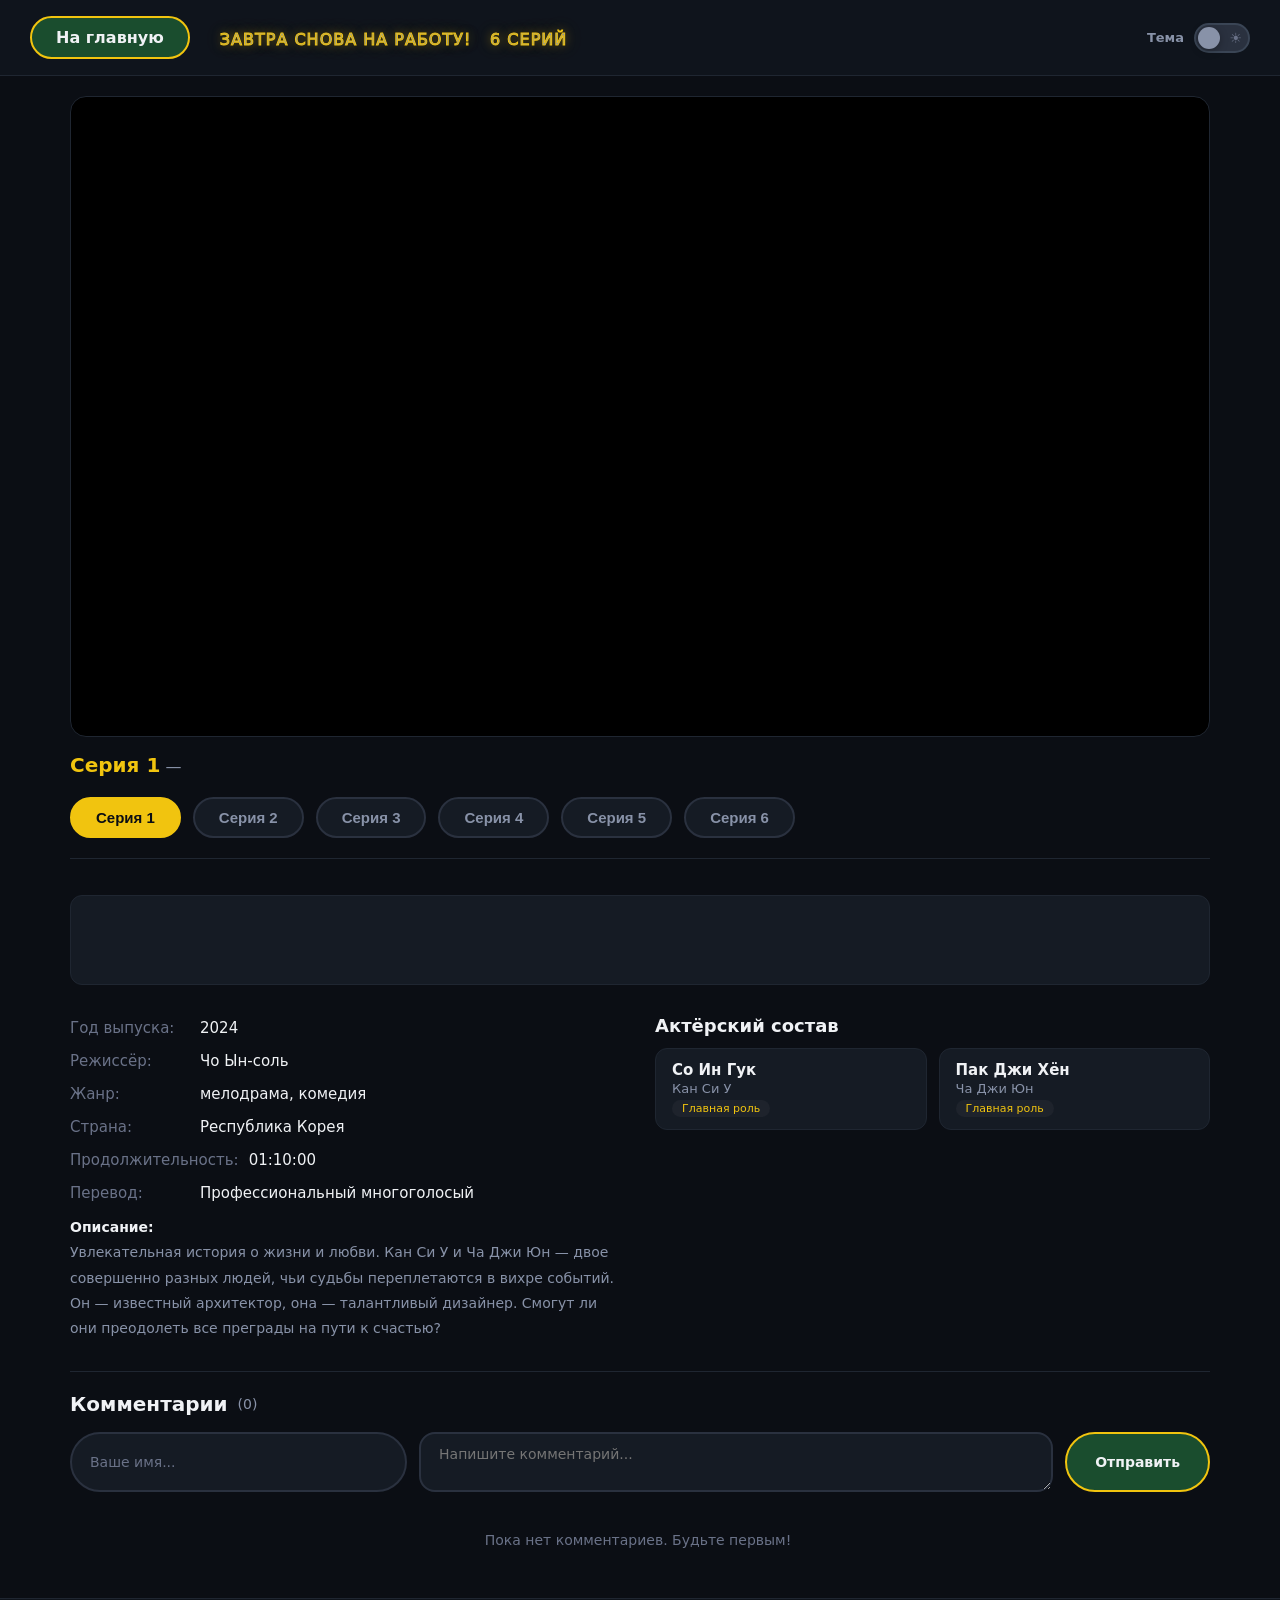
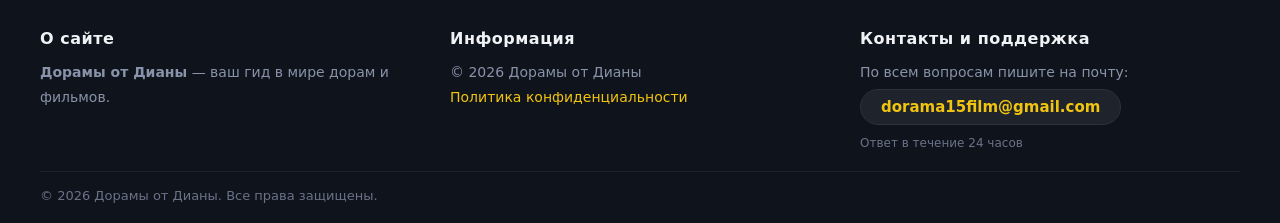
==== commit d425143c: "Update watch.html" ====
--- a/watch.html
+++ b/watch.html
@@ -893,7 +893,7 @@
                     country: 'Республика Корея',
                     duration: '01:10:00',
                     translation: 'Профессиональный многоголосый',
-                    plot: 'Увлекательная история о жизни и любви...',
+                    plot: 'Увлекательная история о жизни и любви. Кан Си У и Ча Джи Юн — двое совершенно разных людей, чьи судьбы переплетаются в вихре событий. Он — известный архитектор, она — талантливый дизайнер. Смогут ли они преодолеть все преграды на пути к счастью?',
                     cast: [
                         { name: 'Со Ин Гук', role: 'Кан Си У', tag: 'Главная роль' },
                         { name: 'Пак Джи Хён', role: 'Ча Джи Юн', tag: 'Главная роль' }
@@ -919,7 +919,7 @@
                     country: 'Корея Южная',
                     duration: '00:40:00',
                     translation: 'Профессиональный многоголосый',
-                    plot: 'Говорят, море умеет слушать...',
+                    plot: 'Говорят, море умеет слушать. Не отвечает, не осуждает — просто шумит, перекатывая гальку, и ждёт. Именно к нему и приходят двое, каждый со своим грузом, каждый — на последнем издыхании в той жизни, которую уже не в силах тащить дальше. Юн Док Хён давно перестал ждать чего-то от будущего. Прошлое прилипло к нему, как морская соль к коже — незаметно, намертво, и уже не смыть. Со Ан На когда-то бежала вперёд быстрее всех, но однажды упала — и не просто разбила колено. Разбилась вся жизнь, которую она строила. Теперь тревога стала её постоянным спутником, тихим и удушающим, как туман над водой ранним утром. Они встречаются в маленьком прибрежном посёлке, где время течёт иначе. Без суеты. Без дедлайнов. Здесь рыбаки чинят сети, пахнет водорослями и жареной рыбой, и кажется, что мир снаружи — это просто сон, который никак не хочет заканчиваться. Нырять без снаряжения — странный выбор для людей, которые едва держатся на поверхности. Но именно под водой что-то меняется. Там нет голосов, нет воспоминаний, нет страха перед завтрашним днём. Только холод, темнота и собственное сердцебиение. И — странным образом — покой.',
                     cast: [
                         { name: 'Ким Е-рим', role: 'Со Ан На', tag: 'Главная роль' },
                         { name: 'Кан Сан-джун', role: 'Юн Док Хён', tag: 'Главная роль' }
@@ -945,7 +945,7 @@
                     country: 'Корея Южная',
                     duration: '00:59:00',
                     translation: 'Профессиональный многоголосый',
-                    plot: 'Днём — серая мышка за последней партой...',
+                    plot: 'Днём — серая мышка за последней партой, та самая ученица, которую учителя путают с соседкой по парте. Ночью — автор бойких веб-романов, где слова льются куда смелее, чем в реальной жизни Е И-джу когда-либо получалось вести себя. Дома — мать с хваткой, не оставляющей пространства для своевольных решений. На бумаге же — свобода без границ. Вдохновением для нового хита становятся четверо молодых учителей, только-только переступивших порог школы: живые, настоящие, с разными голосами и разными взглядами. И вот тонкая грань между вымыслом и явью начинает плавиться, особенно когда в поле зрения попадает загадочный учитель математики — слишком спокойный, слишком наблюдательный, слишком похожий на героя из её собственных текстов. 16 серий нежной неловкости, первых румянцев и того особого корейского обаяния, когда комедия щекочет, а в следующую секунду внезапно сжимает сердце. Где кончается строка романа и начинается настоящее чувство — провести эту черту окажется куда сложнее, чем писать главы по ночам.',
                     cast: [
                         { name: 'Ким Хян-ги', role: 'Е И-джу', tag: 'Главная роль' },
                         { name: 'Ким Джэ-хён', role: 'Ким Джи-сок', tag: 'Главная роль' }
@@ -981,7 +981,7 @@
                     country: 'Таиланд',
                     duration: '00:44:00',
                     translation: 'Озвучка, Субтитры',
-                    plot: 'Сун работает сборщиком долгов...',
+                    plot: 'Сун работает сборщиком долгов, но его успех в этой роли оставляет желать лучшего. Он часто сталкивается с трудностями при попытках возврата денежных средств от должников. Ситуация усугубляется тем, что его отец, стоящий на грани банкротства, настоятельно требует от Суна возвращения долга с одного из клиентов, молодого человека по имени Атхит. Суну нужно как можно скорее найти способ эффективно разрешить эту задачу, чтобы избежать финансового коллапса своей семьи и сохранить деловую репутацию. Однако его обычные методы работают плохо — подход с прямым давлением и угрозами не приносит ожидаемых результатов. Необходимо, чтобы Сун пересмотрел свои методы и возможно нашел более гуманный и эффективный подход к взысканию задолженностей, чтобы добиться положительных изменений и успеха в своей работе.',
                     cast: [
                         { name: 'Nop Panut Guntachai', role: 'Атхит (Athit)', tag: 'Главная роль' },
                         { name: 'Prem Warut Chawalitrujiwong', role: 'Сун (Sun)', tag: 'Главная роль' }
@@ -1007,7 +1007,7 @@
                     country: 'Южная Корея',
                     duration: '00:55:00',
                     translation: 'Профессиональный многоголосый',
-                    plot: 'Со Ми Рэ живёт работой...',
+                    plot: 'Со Ми Рэ живёт работой. Продюсер вебтунов — звучит круто, да? На деле это бесконечные дедлайны, капризные авторы и постоянное ощущение, что времени катастрофически не хватает ни на что. Романтика? Да она про неё даже думать забыла. Свидания, цветы, бабочки в животе — всё это кажется какой-то сказкой из манхвы, которую она сама редактирует. И тут ей подсовывают новое приложение. "Парень по подписке". Виртуальная реальность, идеальные парни на любой вкус — красавцы, умницы, романтики. Со Ми Рэ сначала скептически фыркает, но... любопытство берёт своё. Надевает шлем — и погружается. Там всё не по-настоящему, конечно. Но чувства? О, чувства очень даже настоящие. Сердце колотится, щёки горят, хочется улыбаться без причины. Она будто заново учится влюбляться. Параллельно в офисе её достаёт коллега Пак Кён Нам. Амбициозный, успешный, вечно всех переплюнуть пытается. Они постоянно спорят, соревнуются, огрызаются друг на друга. Но с недавних пор... споры перестали раздражать. Более того — работа вообще стала легче как-то. Неужели виртуальные свидания настолько меняют настроение? Вопрос назревает сам собой: где кончается фантазия и где начинается реальность? И что если самый идеальный парень давно рядом — просто ты его не замечала? А если Кён Нам знает о приложении больше, чем кажется? Если он тоже играет в эту игру — но по своим правилам?',
                     cast: [
                         { name: 'Ким Джи Су', role: '', tag: 'Главная роль' },
                         { name: 'Со Ин Гук', role: '', tag: 'Главная роль' }
@@ -1037,7 +1037,7 @@
                     country: 'Корея Южная',
                     duration: '01:14:00',
                     translation: 'Профессиональный многоголосый',
-                    plot: 'Корея, которой не существует...',
+                    plot: 'Корея, которой не существует — и всё же она до боли узнаваема. Небоскрёбы, смартфоны, пробки на хайвеях, и где-то над всем этим — королевский дворец, живой и настоящий, с флагом, гвардией и протоколом на каждый чих. Монархия здесь — не музейный экспонат, а работающий механизм. Со своими правилами, своими жертвами и своими играми. Сон Хи Джу умеет многое. Острый ум, внешность, которая заставляет оборачиваться, воля — хоть гвозди забивай. Дочь влиятельного чеболя, казалось бы, у неё есть всё. Но одно маленькое "но" перечёркивает многое: она незаконнорождённая. В мире, где статус — это воздух, это звучит как приговор. Шёпот за спиной она слышит давно, научилась не вздрагивать. Но внутри — накопилось. Принц Ли Ан — второй сын. Не наследник, не символ, почти тень. Старший брат получил всё: внимание, привилегии, будущее. Ли Ан существует на периферии собственной семьи — и устал от этого так, что иногда хочется просто исчезнуть. Оказаться обычным человеком, хотя бы на один день. Их встреча — случайная, нелепая, немного неловкая — могла бы ничем не кончиться. Но судьба, она такая: редко спрашивает разрешения. Предложение, которое Хи Джу решается сделать, звучит холодно и по-деловому: фиктивный брак. Ей — защита и статус, ему — видимость реальной роли. Всё просто. Всё под контролем. Так обычно говорят в самом начале истории, которая потом выходит из-под контроля полностью.',
                     cast: [
                         { name: 'АйЮ', role: 'Сон Хи Джу', tag: 'Главная роль' },
                         { name: 'Пён Усок', role: 'Принц Ли Ан', tag: 'Главная роль' }
@@ -1069,7 +1069,7 @@
                     country: 'Корея Южная',
                     duration: '01:02:00',
                     translation: 'Профессиональный многоголосый',
-                    plot: 'Юн Бом сбегает из Сеула...',
+                    plot: 'Юн Бом сбегает из Сеула. Ну то есть официально она просто берёт перевод по обмену в маленький городишко Шинсу, работать учителем. Но по факту — да, сбегает, от чего-то что болит так сильно, что молчать об этом легче чем объяснять. Приезжает, а там всё как в провинции обычно бывает: все всех знают, сплетни разносятся быстрее интернета, и новенькая учительница из столицы — это событие года, считай. Поначалу Юн Бом держит дистанцию. Холодная, замкнутая, делает свою работу и всё. Пытается построить стену между собой и этим миром где все лезут с вопросами. А потом в её жизни появляется Сон Джэ Гю. Дядя одного из учеников, местная знаменитость, причём не самого положительного толка — связан с криминалом, решает вопросы по своему, грубовато так. Но парадокс в том, что за этой грубостью прячется что-то настоящее. Искреннее, что ли. Сначала их общение — чисто по школьным делам. Но Джэ-гю видит как местные начинают "прижимать" новенькую учительницу намёками, сплетнями, давлением. И начинает вмешиваться. А Юн Бом — она же независимая, ей эта защита не нужна вообще! Пытается границы выстроить, но обстоятельства заставляют их всё чаще пересекаться. Конфликты с родителями учеников, старые долги Джэ-гю, прошлое Юн Бом которое не отпускает... Постепенно между ними что то возникает. Не сразу понятно что именно, но точно больше чем просто знакомство. И теперь Юн Бом стоит перед выбором: продолжать прятаться в спокойной жизни или наконец разобраться со своим прошлым и впустить кого-то по-настоящему близко.',
                     cast: [
                         { name: 'Ан Бо-хён', role: 'Сон Джэ Гю', tag: 'Главная роль' },
                         { name: 'Ли Джу-бин', role: 'Юн Бом', tag: 'Главная роль' }
@@ -1101,7 +1101,7 @@
                     country: 'Корея Южная',
                     duration: '01:17:00',
                     translation: 'Профессиональный многоголосый',
-                    plot: '1997 год. Южная Корея...',
+                    plot: '1997 год. Южная Корея. Азиатский финансовый кризис бьёт по стране, как цунами. Компании рушатся одна за другой, люди теряют всё. В престижном районе Апкучжон умирает основатель торговой фирмы «Тайфун» — человек, который создавал это дело с нуля. А его сын Кан Тхэ-пун (имя буквально значит «тайфун») всю жизнь был беззаботным наследником. Деньги, тусовки, никакой ответственности. И вот теперь — бац! — он вынужден возглавить компанию, которая на грани банкротства. Тхэ-пун садится в кресло генерального директора, но понятия не имеет, что делать. Он путает факс с телефоном, не знает, что такое просроченный платёж, усердно конспектирует на совещаниях, как первоклашка. Кредиторы требуют долги, поставщики разрывают контракты, сотрудники в панике. Особенно О Ми-сук из бухгалтерии — старшая дочь в бедной семье, которая годами тянет родных на себе. Для неё работа в «Тайфуне» — единственный источник дохода. И тут появляется этот неопытный босс со своими идеями? Но Тхэ-пун не сдаётся. Он меняет яркую одежду на строгий костюм и начинает учиться заново — с нуля, как отец когда-то. Предлагает рискованный план: искать клиентов среди мелких провинциальных магазинов, которых игнорируют большие корпорации. Стать посредником, помочь им выжить в кризис. Ми-сук, перфекционистка до мозга костей, видит в этом плане шанс. Она соглашается возглавить проект, хотя сомнения гложут изнутри. Команда раскалывается: Ми-сук уезжает по городам, сталкиваясь с отказами и недоверием. Тхэ-пун остаётся в Сеуле, ведёт переговоры с кредиторами... и узнаёт страшную правду: его отец заложил личное имущество ради бизнеса. Эта жертва меняет всё. Тхэ-пун понимает: «Тайфун» — это не просто компания. Это наследие, любовь, символ стихии, которая может как разрушить, так и очистить путь для нового начала. И если он не справится, всё рухнет окончательно.',
                     cast: [
                         { name: 'Ли Джун-хо', role: 'Кан Тхэ-пун', tag: 'Главная роль' },
                         { name: 'Ким Мин-ха', role: 'О Ми-сук', tag: 'Главная роль' }
@@ -1137,7 +1137,7 @@
                     country: 'Корея Южная',
                     duration: '00:55:00',
                     translation: 'Любительский многоголосый',
-                    plot: 'Га Ён разучилась мечтать...',
+                    plot: 'Га Ён разучилась мечтать. Точнее, она и не умела толком. Чувства? Выражать эмоции? Зачем, если можно просто существовать, не высовываясь, не надеясь ни на что. Окружающая реальность приносит разочарования, так к чему тогда позитивное мышление и вся эта мишура про силу желаний? Но однажды случается чудо. Старинная лампа, пылившаяся где-то на антресолях, оказывается в её руках. И оттуда появляется... джинн. Настоящий, живой, эмоциональный до неприличия. Дух, который томился в заточении веками, изнывая от одиночества, жаждущий хоть какого-то общения. И вот судьба сводит его с девушкой, которая вообще не знает, чего хочет. Три желания. Классика жанра. Казалось бы, мечта любого человека — получить шанс изменить жизнь одним щелчком пальцев. Но Га Ён ошеломлена. Её мозг отказывается работать в категориях "хочу". Она отвыкла представлять себя счастливой, обладательницей чего-то ценного. Мечты стали чем-то абстрактным, недостижимым, бессмысленным. А джинн — навязчивый, неугомонный, яркий как фейерверк — не даёт ей покоя. Требует загадать желания, чтобы наконец освободиться из проклятой лампы. Но как загадать, если не знаешь, чего хочешь? Как поверить в возможность счастья, если годами убеждал себя, что это не для тебя? Наука утверждает: мозг не отличает реальность от воображения. Мечты могут влиять на жизнь, если их правильно использовать. Но грёзы — коварная штука, они не знают границ, а разочарование от несбывшихся надежд бьёт больнее любой реальной неудачи. Два существа — девушка, запершая себя в клетку равнодушия, и древний дух, переполненный эмоциями. Их встреча обещает быть взрывоопасной. Потому что иногда, чтобы исполнились желания, нужно сначала научиться их чувствовать. А это — самая сложная магия из всех возможных.',
                     cast: [
                         { name: 'Су Чжи Пэ', role: 'Га Ён', tag: 'Главная роль' },
                         { name: 'У Бин Ким', role: 'Джинн', tag: 'Главная роль' }
@@ -1170,7 +1170,7 @@
                     country: 'Корея Южная',
                     duration: '00:53:00',
                     translation: 'Профессиональный многоголосый',
-                    plot: 'Мун Джу когда-то была звездой...',
+                    plot: 'Мун Джу когда-то была звездой дипломатического небосклона — умная, решительная, безупречная в каждом жесте и слове. Её уважали коллеги, ею гордилась страна. Казалось, ей по плечу любые международные переговоры и самые запутанные политические интриги. Но одно убийство способно разрушить даже самую блестящую карьеру. Влиятельный чиновник найден мёртвым, а все улики ведут в такие дебри, где дипломатический иммунитет не поможет. Между Севером и Югом разгорается игра, ставки в которой — человеческие жизни. В центре этого водоворота появляется Сан Хо — человек без прошлого, имени и, кажется, совести. Наёмник, который умеет решать проблемы радикально и бесшумно. Его руки помнят запах пороха, а глаза видели столько крови, что уже ничему не удивляются. Теперь Мун Джу и этот загадочный незнакомец должны работать в паре. Она — с её дипломатической мудростью, он — с его жестокими методами. Правда где-то рядом, но за неё придётся заплатить такую цену, которая может оказаться слишком высокой даже для закалённых в боях сердец.',
                     cast: [
                         { name: 'Чон Джи-хён', role: 'Мун Джу', tag: 'Главная роль' },
                         { name: 'Кан Дон-вон', role: 'Сан Хо', tag: 'Главная роль' }
@@ -1199,7 +1199,7 @@
                     country: 'Китай',
                     duration: '00:46:50',
                     translation: 'Любительский многоголосый',
-                    plot: 'Метель — штука безжалостная...',
+                    plot: 'Метель — штука безжалостная, заносит следы быстрее, чем успеваешь оглянуться. Именно в такую непогоду судьба сталкивает Фань Чанъюй, простую девушку из мясной лавки, с раненым, полузамёрзшим мужчиной у обочины. Пройти мимо она не смогла — то ли совесть не позволила, то ли что-то ещё, чему сама Чанъюй пока не может подобрать название. А зря бы прошла: перед ней, оказывается, не бродяга, а Се Чжэн, маркиз, чью семью недавно вырезали жестоко и без сожаления, и теперь он вынужден скрываться, точно загнанный зверь, от врагов, что не остановятся, пока не доведут дело до конца. Фань Чанъюй — не кисейная барышня, а женщина с крепкими руками и характером под стать: работа в мясной лавке закалила и тело, и волю. Родственники у неё, как назло, из тех, что готовы обобрать до нитки при первой возможности, поэтому, когда подворачивается шанс через фиктивный брак защититься от их посягательств и заодно спасти найденного незнакомца, героиня решается — без особых раздумий, на голом расчёте пополам с состраданием. Поначалу это чистая сделка: он получает укрытие, она — защиту от жадных родичей. Она понятия не имеет, что перед ней не какой-то безродный бедолага, а наследник знатного рода. Но, как это часто случается, фальшивые чувства начинают потихоньку прорастать чем-то настоящим, будто трава сквозь трещины в камне. Между двумя людьми, которых свело чистое совпадение, зарождается связь — сначала настороженная, потом всё более крепкая, и вот уже ни он, ни она не могут сказать наверняка, где кончается расчёт и начинается любовь. Только вот радоваться рано: как только чувства становятся явными, влюблённые оказываются в самом центре смертельно опасной игры. Тайны Се Чжэна нагоняют беду, и парочке приходится расстаться — не по своей воле, а чтобы просто выжить. Но Фань Чанъюй не из тех, кто смиряется с несправедливостью: она отправляется прямиком на поле боя, вооружённая ножом мясника вместо меча, и это не метафора, а буквальная деталь, ставшая символом всей истории. Ради любимого и ради справедливости она готова на многое, а рядом с ней — верные друзья, без которых такие бои не выигрывают. Постепенно линии судьбы вновь пересекаются: влюблённые встречаются посреди хаоса войны и вместе идут против общего врага, мечтая только об одном — вернуться домой, туда, где начиналась их история, ещё до всех этих метелей, интриг и крови.',
                     cast: [
                         { name: 'Линхэ Чжан', role: 'Се Чжэн', tag: 'Главная роль' },
                         { name: 'Сивэй Тянь', role: 'Фань Чанъюй', tag: 'Главная роль' }
@@ -1259,7 +1259,7 @@
                     country: 'Корея Южная',
                     duration: '01:10:00',
                     translation: 'Профессиональный многоголосый',
-                    plot: 'Есть такая поговорка — покой нам только снится...',
+                    plot: 'Есть такая поговорка — покой нам только снится, и трое героев этой истории убедились в этом на собственной шкуре. Каждому из них давно перевалило за пятьдесят, у каждого за плечами — жизнь, полная риска, а теперь вроде бы наступило время тихой гавани. Да только гавань оказалась с подвохом. Чон Хомён когда-то был агентом национальной разведки — человеком, чья работа состояла в том, чтобы оставаться невидимым. После ложного обвинения ему пришлось исчезнуть по-настоящему: сменить имя, лицо жизни и осесть на острове Ёнсон под личиной скромного повара китайского ресторанчика. Готовит, между прочим, неплохо — но руки, которые когда-то держали оружие, иногда предательски вздрагивают при виде ножа для разделки мяса. Бон — фигура ещё более трагичная. Северокорейский спецагент, потерявший память в результате давнего инцидента. Он живёт как будто половинкой себя: старые навыки — рефлексы, реакция, умение читать людей — временами всплывают из глубин подсознания, точно рыба, на миг показавшаяся над водой и снова канувшая в омут. Сам он этого не осознаёт, а окружающие лишь диву даются, откуда в тихом соседе вдруг берётся такая прыть. Третий — Кан, человек с криминальным прошлым, некогда занимавший не последнее место в преступной иерархии. Теперь он старается держаться подальше от бывших подельников, от всего, что напоминает о прежней жизни. Но прошлое, как назло, липнет к пяткам похлеще смолы.',
                     cast: [
                         { name: 'Син Хагюн', role: 'Чон Хомён', tag: 'Главная роль' },
                         { name: 'О Джонсэ', role: 'Бон', tag: 'Главная роль' },
@@ -1292,7 +1292,7 @@
                     country: 'Корея Южная',
                     duration: '00:49:00',
                     translation: 'Профессиональный многоголосый',
-                    plot: 'Бывают люди, которые чувствуют слишком много...',
+                    plot: 'Бывают люди, которые чувствуют слишком много, и те, кто не чувствует почти ничего — по разным причинам, но одинаково больно. Психолог-консультант день за днём впитывает чужую боль, как губка, пока границы между «моим» и «твоим» переживанием не начинают стираться совсем. Он слышит чужие слёзы раньше, чем клиент успевает их произнести. По другую сторону — бывшая айдол-звезда, которая с детства училась запирать эмоции на замок. Её лицо — маска, отточенная годами перед камерами и публикой; внутри, впрочем, давно что-то потрескивает. Актёрская карьера трещит следом: холодность, которая раньше читалась как загадочность, теперь выглядит просто пустотой. Их встреча — случайность, из тех, что потом называют судьбой. Что-то происходит в момент столкновения этих двух противоположностей: чувства одного будто просачиваются в другого, минуя все привычные фильтры и защиты. Смех отражается смехом, тревога — тревогой, и оба вдруг оказываются голыми перед чужими переживаниями, как перед зеркалом без права отвернуться. Это уже не просто симпатия и не просто профессиональный интерес — это нечто вроде эмоционального заражения, от которого нет прививки. Комедийные нотки соседствуют с настоящей тревогой, лёгкость — с вопросом о том, где заканчивается «я» и начинается «другой». Что случится, когда чужая боль станет неотличима от собственной?',
                     cast: [
                         { name: 'Ким Мён-су', role: 'Психолог-консультант', tag: 'Главная роль' },
                         { name: 'Кан Мин-а', role: 'Бывшая айдол-звезда', tag: 'Главная роль' }
@@ -1318,7 +1318,7 @@
                     country: 'Китай',
                     duration: '00:45:00',
                     translation: 'Профессиональный многоголосый',
-                    plot: 'Бойкая и харизматичная студентка Тун Нянь...',
+                    plot: 'Бойкая и харизматичная студентка Тун Нянь занята собственными научными разработками по изучению искусственного интеллекта, а в свободное время участвует в аниме-косплеях и поет песни в своем видеостриме. Но вся ее спокойная жизнь полетела под откос, когда она встретилась с Хань Шан Яном — капитаном команды по киберспорту. Однако неприступный красавчик не замечает ничего вокруг, обеспокоенный только предстоящим чемпионатом мира. Умная девушка придумывает, как привлечь внимание парня: раз это невозможно в реальности, значит, надо сделать это в кибервселенной.',
                     cast: [
                         { name: 'Ян Цзы', role: 'Тун Нянь', tag: 'Главная роль' },
                         { name: 'Ли Сянь', role: 'Хань Шан Янь', tag: 'Главная роль' }
@@ -1379,7 +1379,7 @@
                     country: 'Япония',
                     duration: '00:45:00',
                     translation: 'Профессиональный многоголосый',
-                    plot: 'Камера трясётся в руках...',
+                    plot: 'Камера трясётся в руках, звук рвётся, на экране — обычный школьный двор, где обычного парня снова прижали к забору. Ничего нового. Кота Симура давно перестал считать синяки: мать тяжело болеет, в кошельке — пустота, а одноклассники чувствуют слабину носом, как собаки. Жить с этим можно. Жить на это — нельзя. И вот однажды случайно снятый ролик с дворовой дракой взлетает в сети так, что у Коты темнеет в глазах от количества просмотров. Деньги. Внимание. Хоть что-то, что не отнимет завтрашний день. Парень, ни разу в жизни не вставший в правильную боевую стойку, начинает по ночам пересматривать мутные видеоуроки, заучивая удары, как иероглифы. Получается криво, болезненно, но получается. Стримерская лестница не прощает слабину — каждая новая трансляция требует драки жёстче предыдущей, а зрители быстро привыкают к зрелищу и просят добавки. Рядом появляются такие же отчаявшиеся — кто-то стал другом, кто-то союзником на одну ночь эфира. Цифры подписчиков растут, как температура у больного: вроде хороший знак, а тревожно. Мир интернет-славы оказывается куда грязнее школьного двора — тут предают красивее и бьют не только кулаками. Вопрос лишь один: что Кота продаст раньше — свой страх или себя самого?',
                     cast: [
                         { name: 'Одзи Судзука', role: 'Кота Симура', tag: 'Главная роль' }
                     ]
@@ -1404,7 +1404,7 @@
                     country: 'Корея Южная',
                     duration: '00:52:50',
                     translation: 'Любительский двухголосый',
-                    plot: 'Ким Хи Джу умеет быть невидимкой...',
+                    plot: 'Ким Хи Джу умеет быть невидимкой. Восемь часов в форме, проверяешь сумки, смотришь в документы, киваешь, пропускаешь. Аэропорт — место, где все куда-то летят, а ты стоишь на месте. Дома — ссоры, усталость, тупик. Она давно привыкла, что её жизнь — это узкий коридор без окон: вперёд идти можно, но куда — непонятно. Один знакомый пилот попросил подержать сумку. Обычную, с виду ничем не примечательную. Внутри оказалось золото. Вот тут всё и началось. Блеск металла делает с людьми странные вещи — гасит осторожность, разжигает что-то такое, о чём потом неловко вспоминать. Хи Джу не сразу, но поддалась. Кажется, что наконец-то — вот оно, шанс, которого так долго не было. Выход из коридора. Дверь в другую жизнь. Только золото — вещь такая: оно всегда чьё-то. И за ним уже идут. Директор Пак отправил людей. Преступники почуяли запах. Детектив Джин Ман тоже двигается по следу. А из прошлого появляется Чан Ук — человек, которого она когда-то знала, и который теперь смотрит на неё так, будто читает мысли. Спасаясь, Хи Джу бежит туда, куда меньше всего хотела возвращаться — в Gold Land, бывший шахтёрский город, пропахший азартом и старыми обидами. Здесь её знают. Здесь её помнят. Здесь её боятся — или, наоборот, ждут.',
                     cast: [
                         { name: 'Бо Ён Пак', role: 'Ким Хи Джу', tag: 'Главная роль' }
                     ]
@@ -1433,7 +1433,7 @@
                     country: 'Китай',
                     duration: '30 x 00:12:00',
                     translation: 'Любительский многоголосый',
-                    plot: 'Шесть лет — это много или мало?...',
+                    plot: 'Шесть лет — это много или мало? Смотря что считать. Для Хэ Юй Чэня это была целая жизнь: из перспективного боксёра — в человека, которому, как говорится, дали подножку в самый неподходящий момент. Скандал, крах карьеры, и где-то на дне всего этого — воспоминание об одной ночи. Об одной женщине. О Бу Янь, которая появилась как гроза — ярко, оглушительно — и исчезла, не объяснив зачем. Он думал, что давно перестал думать о ней. Ошибался. Она вернулась. Причём вернулась не с извинениями — с предложением. Формальным, холодным, почти деловым: контракт, подпись, деньги. И ещё кое-что, о чём она предпочитает не говорить вслух. Бу Янь всегда умела носить маску — аристократичная, уверенная в себе наследница, которой, судя по всему, всё даётся легко. Только вот глаза иногда выдают: что-то внутри неё давно сломано, и она очень старательно делает вид, что это не так. А ещё — дети. Двое. И даты, которые совпадают слишком точно, чтобы быть случайностью. Что скрывает эта женщина? Почему она ушла тогда — и почему вернулась сейчас? И самое главное: что делать мужчине, который умеет держать удар на ринге, но совершенно беззащитен перед единственным человеком, которого никогда по-настоящему не забывал?',
                     cast: [
                         { name: 'Чэнь Фантун', role: '', tag: 'Главная роль' },
                         { name: 'Дай Гаочжэн', role: '', tag: 'Главная роль' }
@@ -1483,7 +1483,7 @@
                     country: 'Китай',
                     duration: '40 x 00:45:00',
                     translation: 'Профессиональный многоголосый',
-                    plot: 'История о настоящей любви...',
+                    plot: 'История о настоящей любви и героизме в повседневной жизни. Главные герои проходят через испытания, чтобы понять, что настоящее счастье — рядом. В центре сюжета — молодая девушка, которая мечтает стать врачом, и парень, который работает спасателем. Их пути пересекаются, когда случается трагедия, и они понимают, что судьба свела их не случайно. Смогут ли они преодолеть все преграды и быть вместе?',
                     cast: [
                         { name: 'Сун Цзянь', role: 'Чжан И', tag: 'Главная роль' },
                         { name: 'Ли Цинь', role: 'Хэ Хуань', tag: 'Главная роль' }
@@ -1543,7 +1543,7 @@
                     country: 'Китай',
                     duration: '24 x 00:45:00',
                     translation: 'Профессиональный многоголосый',
-                    plot: 'Сюжет разворачивается вокруг двух студентов...',
+                    plot: 'Сюжет разворачивается вокруг двух студентов скульптурного факультета. Цинь Шэнь — талантливый, умный и очень сосредоточенный на учёбе парень. Он холоден, замкнутый и искренне считает, что романтические отношения — это пустая трата времени. Юань Цянь — девушка с живым, упрямым и решительным характером. Она не обладает таким же врождённым талантом, как Цинь Шэнь, но очень любит скульптуру, много работает и не сдаётся. При этом она довольно критична к окружающим и часто замечает в людях то, что другие могут упустить. Их пути пересекаются: Юань Цянь постоянно попадает в ситуации, которые усложняют жизнь Цинь Шэню. Поначалу это его раздражает, но постепенно, наблюдая за девушкой, он сам того не замечает, как проникается к ней симпатией. А Юань Цянь видит, что отношение Цинь Шэня меняется. Вместе им предстоит преодолевать не только рабочие и учебные трудности, но и постепенно узнавать друг друга, расти и учиться строить отношения. В сюжете также есть линия с другим персонажем — студентом спортивного факультета Сун Си И, который тоже проявляет к Юань Цянь интерес. Дорама создаёт уютную, «студенческую» атмосферу — много сцен с учёбой, проектами, совместными выездами. В ней есть и забавные, и трогательные моменты, связанные с первой любовью и взрослением.',
                     cast: [
                         { name: 'Дэн Чаоюань', role: 'Цинь Шэнь', tag: 'Главная роль' },
                         { name: 'Ирене Сун', role: 'Юань Цянь', tag: 'Главная роль' }
@@ -1587,7 +1587,7 @@
                     country: 'Корея Южная',
                     duration: '01:10:30',
                     translation: 'Проф. Многоголосый',
-                    plot: 'Есть люди, которым, кажется, судьба выдала все козыри разом...',
+                    plot: 'Есть люди, которым, кажется, судьба выдала все козыри разом — красота, деньги, положение в обществе. Вот и наша героиня, Чон Ён Ри, живёт будто в глянцевом журнале: собственная гостиничная империя, шикарные апартаменты, машины, от которых глаза разбегаются. Соседки по кампусу в своё время локти кусали от зависти, что уж говорить. Только оболочка эта — красивая обёртка, под которой прячется штука пострашнее любого скелета в шкафу. Девушка видит мертвецов. И не в смысле "чувствую неладное", а по-настоящему, во плоти (ну, почти) — по ночам к ней наведываются души тех, кого убили несправедливо, кто не смог упокоиться. Прикиньте: ложишься спать в спальне за миллион вон, а к тебе приходит призрак с покалеченной судьбой и явно не для того, чтобы пожелать спокойной ночи. Никакие деньги от такого не спасают, хоть тресни. И вот в эту и без того непростую жизнь врывается прокурор Ма Ган Ук — полная её противоположность. Не человек, а ходячий кодекс справедливости, из тех, что спать не могут спокойно, пока подонок гуляет на свободе. Целыми днями (да что там, ночами тоже) роется в пыльных нераскрытых делах об убийствах, ищет зацепки там, где остальные давно опустили руки. Есть в нём что-то от бультерьера — вцепится и не отпустит. Ну и как водится, две противоположности сталкиваются лбами и — вот это поворот — начинают работать сообща. Ён Ри становится этаким секретным оружием следствия: духи-то знают то, чего ни в одном протоколе не сыщешь. Вдвоём они берутся за тех, кому закон обычно не по зубам — зазнавшихся чеболей, привыкших откупаться от любых проблем, и обычных мерзавцев, прячущих жестокость за закрытыми дверями. Опасно? Ещё бы. Жутко? Временами до дрожи в коленках. Но именно в этом хаосе, среди воплей неупокоенных душ и полицейских протоколов, между героями проскакивает та самая искра, ради которой, собственно, всё и затевалось. Пугающий роман — потому что и вправду страшно, и вправду роман.',
                     cast: [
                         { name: 'Пак Ынбин', role: 'Чон Ён Ри', tag: 'Главная роль' },
                         { name: 'Ян Сэджон', role: 'Ма Ган Ук', tag: 'Главная роль' }
@@ -1619,7 +1619,7 @@
                     country: 'Корея Южная',
                     duration: '16 x 01:23:00',
                     translation: 'Профессиональный многоголосый',
-                    plot: 'Ок Тэ Ён — женщина, которая привыкла прятаться...',
+                    plot: 'Ок Тэ Ён — женщина, которая привыкла прятаться за своими делами. Её имя шепчут с уважением, её помощь ищут те, кому больше некуда идти. Но в её жизни слишком много полутонов — между правдой и ложью, прошлым и настоящим. Она плетёт свою судьбу, как тончайшую паутину, надеясь, что никто не заметит, что за идеальным фасадом скрывается хрупкая душа. Когда на её пути появляется Чхон Сын Хи — человек с талантом оживлять истории, — всё начинает меняться. Он словно видит сквозь неё, не задаёт лишних вопросов, но каждый его взгляд — это вызов. В мире, где правда может стать смертельным оружием, их союз — как нож, который можно держать либо за лезвие, либо за рукоять. Но разве стоит бояться порезов, если на кону — настоящая жизнь?',
                     cast: [
                         { name: 'Син Сын Хван', role: 'Ок Тэ Ён', tag: 'Главная роль' },
                         { name: 'Чху Ён У', role: 'Чхон Сын Хи', tag: 'Главная роль' }
@@ -1655,7 +1655,7 @@
                     country: 'Корея Южная',
                     duration: '00:45:00',
                     translation: 'Профессиональный многоголосый',
-                    plot: 'Студент факультета компьютерных наук Чу Сан У...',
+                    plot: 'Студент факультета компьютерных наук Чу Сан У — человек, который живёт по строгим правилам и всегда действует логически. Работая над групповым проектом, он удаляет из списка участников имена бездельников, которые не помогали в работе, и сдаёт презентацию от своего имени. Этим поступком он рушит планы старшекурсника с факультета дизайна Чан Чжэ Ёна, который из-за незачёта по проекту теряет возможность уехать учиться за границу. Чжэ Ён — полная противоположность Сан У: он популярная звезда кампуса, стильный и общительный. Встретившись с принципиальным и непреклонным Сан У, Чжэ Ён вместо того, чтобы договориться мирно, начинает мстить и всячески досаждать ему. Однако вскоре их вынуждают работать вместе, и между ними возникает странное притяжение. Для идеального мира программиста Сан У жизнерадостный и хаотичный дизайнер Чжэ Ён становится настоящей «логической ошибкой», которую ему предстоит «отладить».',
                     cast: [
                         { name: 'Чхэ Чжон Хёп', role: 'Чу Сан У', tag: 'Главная роль' },
                         { name: 'Пак Со Хам', role: 'Чан Чжэ Ён', tag: 'Главная роль' }
@@ -1683,7 +1683,7 @@
                     country: 'Корея Южная',
                     duration: '01:10:00',
                     translation: 'Профессиональный многоголосый',
-                    plot: 'Сюжет строится вокруг двух родственников...',
+                    plot: 'Сюжет строится вокруг двух родственников — Сон Тхэ Хёна (Пэ Ин Хёк) и У Хён Джин (Но Чжон Ый). Изначально они не близки: их связывает только родство через брак (сестра Хён Джин замужем за братом Тхэ Хёна), и с первой встречи они не находят общего языка, постоянно конфликтуют. Трагическая авария уносит жизни родителей малыша У Джу (Пак Ю Хо) — его родители были братом Тхэ Хёна и сестрой Хён Джин. Теперь У Джу остаётся на попечении его дяди и тёти. Чтобы заботиться о ребёнке, Тхэ Хён и Хён Джин вынуждены начать жить вместе. По мере того как они вместе преодолевают трудности воспитания, постепенно исчезают недопонимания, а между ними зарождаются романтические чувства.',
                     cast: [
                         { name: 'Пэ Ин Хёк', role: 'Сон Тхэ Хён', tag: 'Главная роль' },
                         { name: 'Но Чжон Ый', role: 'У Хён Джин', tag: 'Главная роль' },
@@ -1716,7 +1716,7 @@
                     country: 'Китай',
                     duration: '00:45:00',
                     translation: 'Любительский многоголосый',
-                    plot: 'Шанхай двадцатых...',
+                    plot: 'Шанхай двадцатых, но за кадром — не открытки с рикшами, а гарь гражданской войны, витающая над крышами вместе с дымом от жаровен уличных торговцев. Мальчишку в этой истории с рождения перепутали в роддоме, и вместо тепла родного дома он получил кулаки приёмного отца-военачальника. Годы побоев довели его до побега — почти без сил, почти без надежды. Спасла его дочь торговца лекарствами, простая девушка с руками, пахнущими сушёными травами и полынью. Спасла — и тут же поплатилась: её семью стёрли с лица земли, будто наказывая за доброту. Дальше — тишина в несколько лет, и внезапно судьба сводит их снова, только теперь между ними не благодарность, а нечто более острое и путаное. Влечение есть, а доверия нет ни на грош. Девушка вынашивает месть, и решается на отчаянный шаг: инсценирует собственную смерть, растворяется в ночи на долгих три года. Возвращается она уже другим человеком — по документам богатая наследница откуда-то из Юго-Восточной Азии, с шёлковыми платьями и холодным взглядом. И тут — поворот, от которого сжимается всё внутри: она объявляется невестой старшего брата того самого мальчика, которого когда-то спасла. Комната, где они встречаются впервые за три года, будто наэлектризована — там смешались ревность, старая боль, недосказанная нежность.',
                     cast: [
                         { name: 'Чжан Линхэ', role: 'Мужская роль', tag: 'Главная роль' },
                         { name: 'Цзин Тянь', role: 'Женская роль', tag: 'Главная роль' }
@@ -1733,44 +1733,6 @@
                     8: 'https://vkvideo.ru/video_ext.php?oid=-240209939&id=456239510&hash=45a210f6c75f2604&hd=3',
                     9: 'https://vkvideo.ru/video_ext.php?oid=-240209939&id=456239511&hash=4d6e5ac4a6859ab2&hd=3',
                     10: 'https://vkvideo.ru/video_ext.php?oid=-240209939&id=456239512&hash=2cee6d39c259920b&hd=3'
-                }
-            },
-            drama25: {
-                name: 'Потомки солнца',
-                episodes: 16,
-                storageKey: 'lastDramaEpisode25',
-                info: {
-                    year: '2024',
-                    director: 'Ли Ын-бок',
-                    genre: 'мелодрама, драма, боевик',
-                    country: 'Корея Южная',
-                    duration: '01:00:00',
-                    translation: 'Профессиональный многоголосый',
-                    plot: 'Где-то на границе двух государств, в зоне условного перемирия, армейский врач и капитан спецназа сталкиваются нос к носу — и это не самая удачная первая встреча: операция против воли начальства, испорченный протокол, взаимное раздражение пополам с искрой, которую оба старательно не замечают. Юн Мён Чжу привыкла к холодной голове и стерильным коридорам, Ю Си Джин — к пыли, приказам и риску как образу жизни. Казалось бы, два разных мира, но судьба упорно сводит их то на учениях, то в зоне стихийного бедствия за тысячи километров от дома. Военные сводки здесь соседствуют с почти подростковой неловкостью: кто первый напишет, кто как посмотрел, кто вспомнит про кого посреди ночной тревоги. Где-то рядом — друзья, у которых своя, не менее упрямая история чувств, разворачивающаяся параллельно. Тон то официальный, будто сводка с фронта, то совсем домашний, почти шепотом. Слышен гул вертолётных лопастей, запах антисептика в палатке-госпитале, далёкий смех в перерыве между тревогами. Любовь как лишний груз — так считает капитан, но разве сердце спросит разрешения? Как говорится, где тонко, там и рвётся: вопрос лишь в том, кто не выдержит первым — броня или чувство.',
-                    cast: [
-                        { name: 'Сон Хе Гё', role: 'Кан Мо Ён / Юн Мён Чжу', tag: 'Главная роль' },
-                        { name: 'Сон Джун Ки', role: 'Ю Си Джин', tag: 'Главная роль' },
-                        { name: 'Ким Джи Вон', role: 'Юн Мён Джу', tag: 'Второстепенная роль' },
-                        { name: 'Ким Хён Су', role: 'Со Дэ Ён', tag: 'Второстепенная роль' }
-                    ]
-                },
-                videos: {
-                    1: 'https://vkvideo.ru/video_ext.php?oid=-240209939&id=456239542&hash=cece800c6c3a407b&hd=3',
-                    2: 'https://vkvideo.ru/video_ext.php?oid=-240209939&id=456239543&hash=bdad0d9b74a27715&hd=3',
-                    3: 'https://vkvideo.ru/video_ext.php?oid=-240209939&id=456239545&hash=01836091bf01beb9&hd=3',
-                    4: 'https://vkvideo.ru/video_ext.php?oid=-240209939&id=456239545&hash=01836091bf01beb9&hd=3',
-                    5: 'https://vkvideo.ru/video_ext.php?oid=-240209939&id=456239547&hash=9bd6edc26b0eac84&hd=3',
-                    6: 'https://vkvideo.ru/video_ext.php?oid=-240209939&id=456239547&hash=9bd6edc26b0eac84&hd=3',
-                    7: 'https://vkvideo.ru/video_ext.php?oid=-240209939&id=456239549&hash=d346f97e5096f795&hd=3',
-                    8: 'https://vkvideo.ru/video_ext.php?oid=-240209939&id=456239550&hash=850656aac13539d0&hd=3',
-                    9: 'https://vkvideo.ru/video_ext.php?oid=-240209939&id=456239551&hash=8ab079358a1bcf74&hd=3',
-                    10: 'https://vkvideo.ru/video_ext.php?oid=-240209939&id=456239552&hash=0fa28caca14e812d&hd=3',
-                    11: 'https://vkvideo.ru/video_ext.php?oid=-240209939&id=456239553&hash=451aab74124bf3b1&hd=3',
-                    12: 'https://vkvideo.ru/video_ext.php?oid=-240209939&id=456239554&hash=4757caa9bccfac51&hd=3',
-                    13: 'https://vkvideo.ru/video_ext.php?oid=-240209939&id=456239555&hash=b676d0ad51384b8d&hd=3',
-                    14: 'https://vkvideo.ru/video_ext.php?oid=-240209939&id=456239556&hash=04502c20491b21f0&hd=3',
-                    15: 'https://vkvideo.ru/video_ext.php?oid=-240209939&id=456239557&hash=77018346c9b81260&hd=3',
-                    16: 'https://vkvideo.ru/video_ext.php?oid=-240209939&id=456239558&hash=f439095495d77221&hd=3'
                 }
             }
         };
